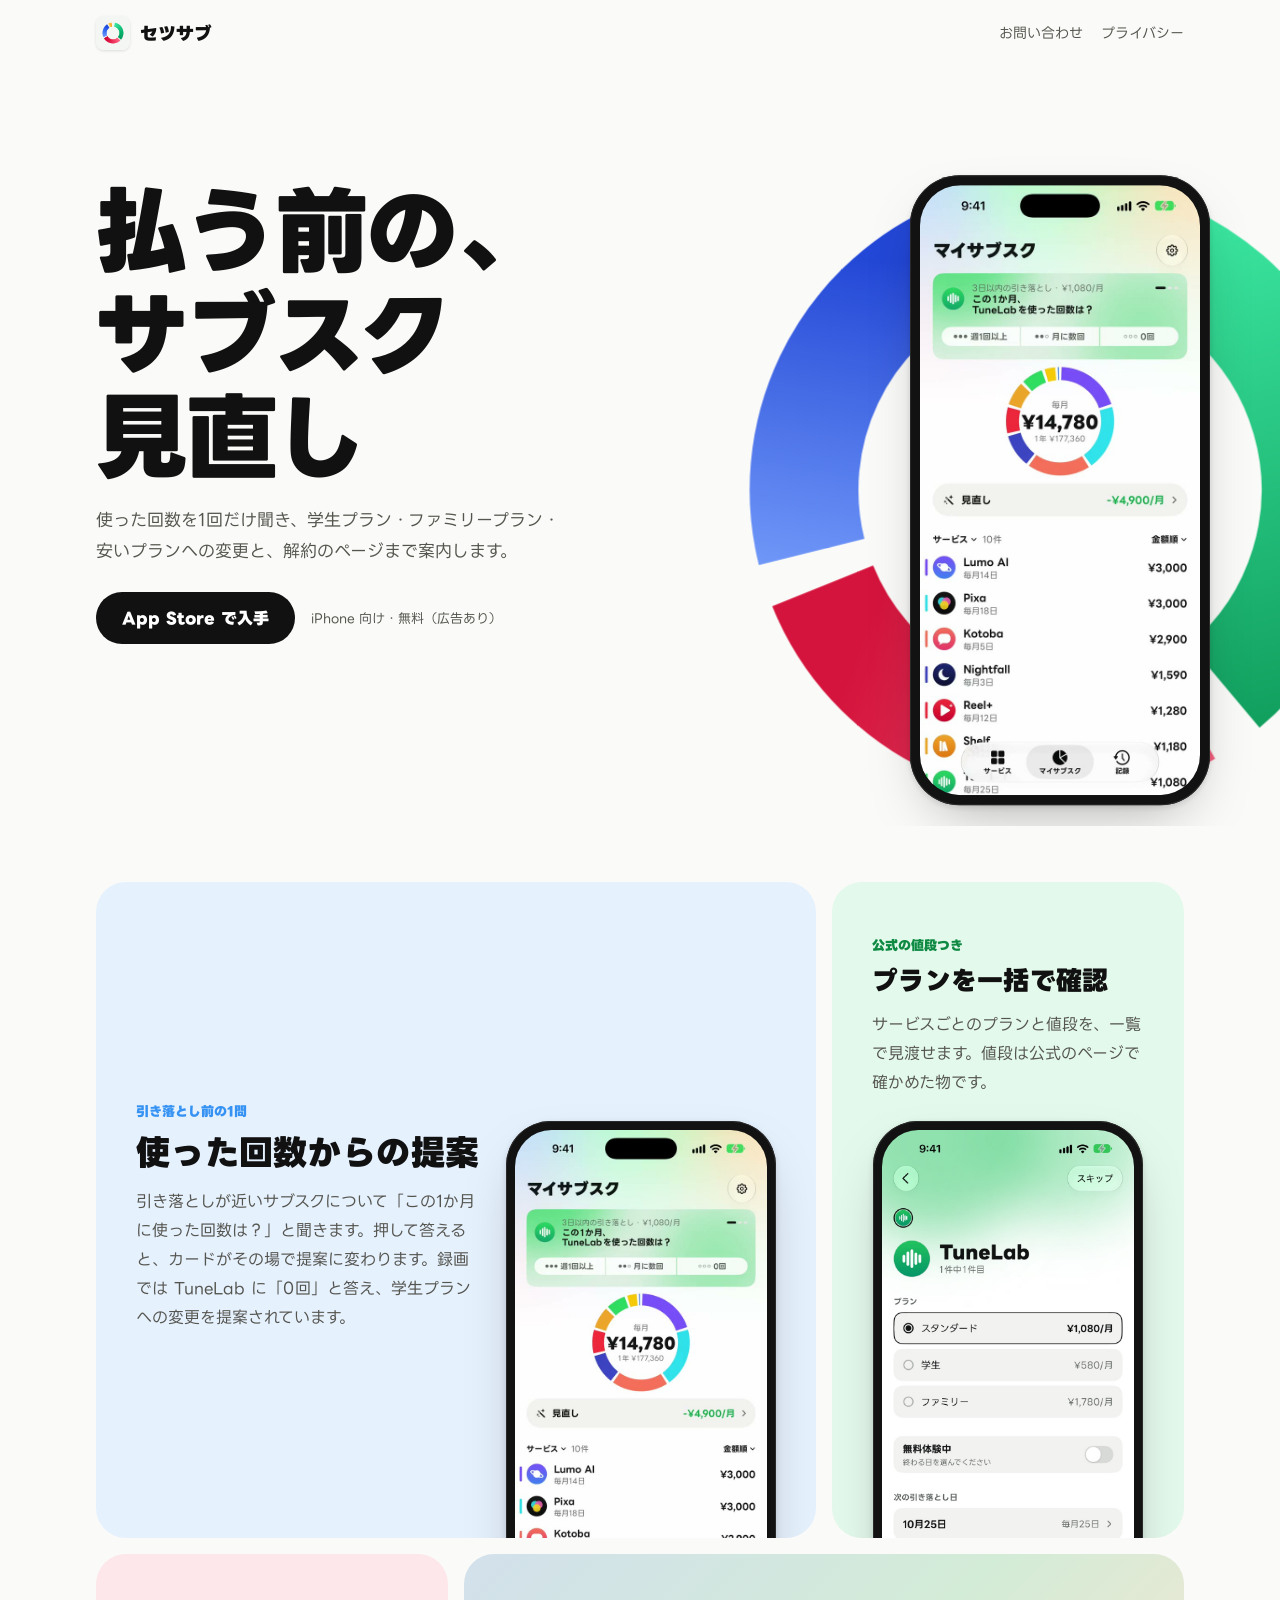
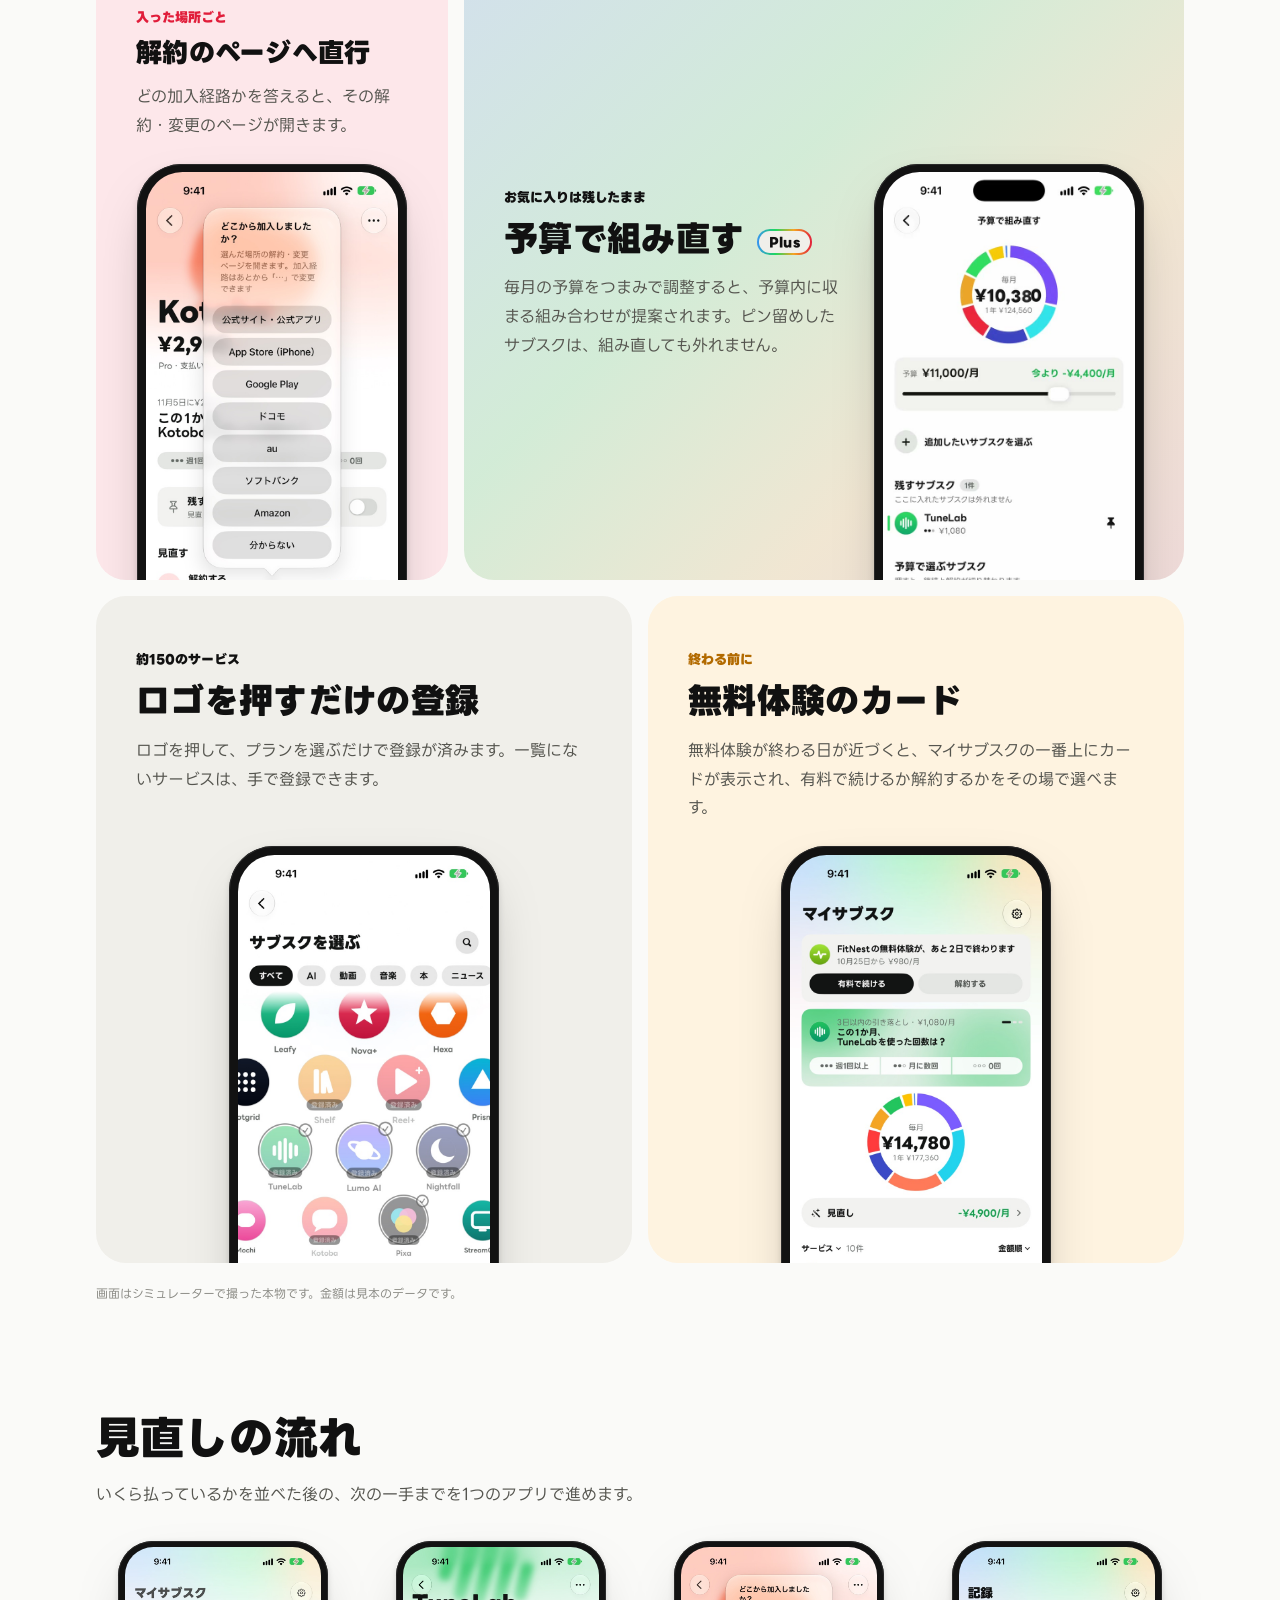
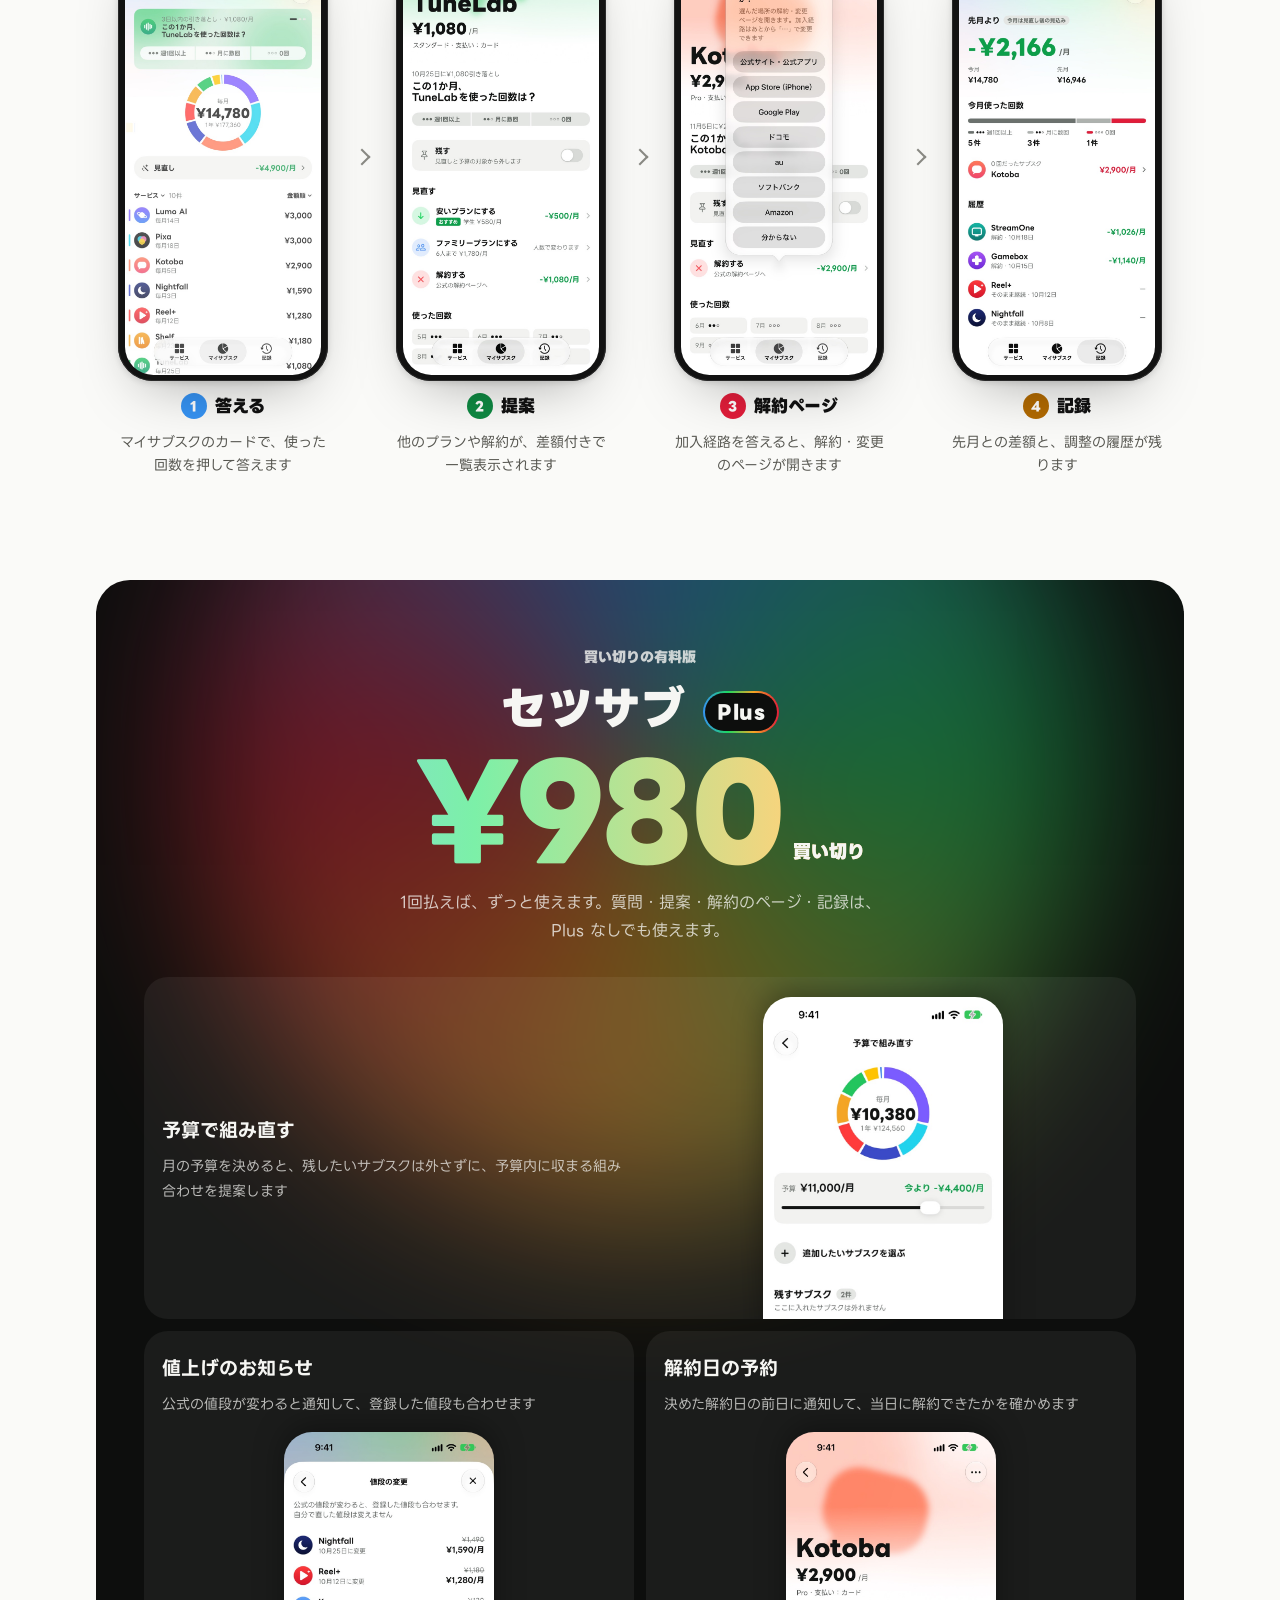
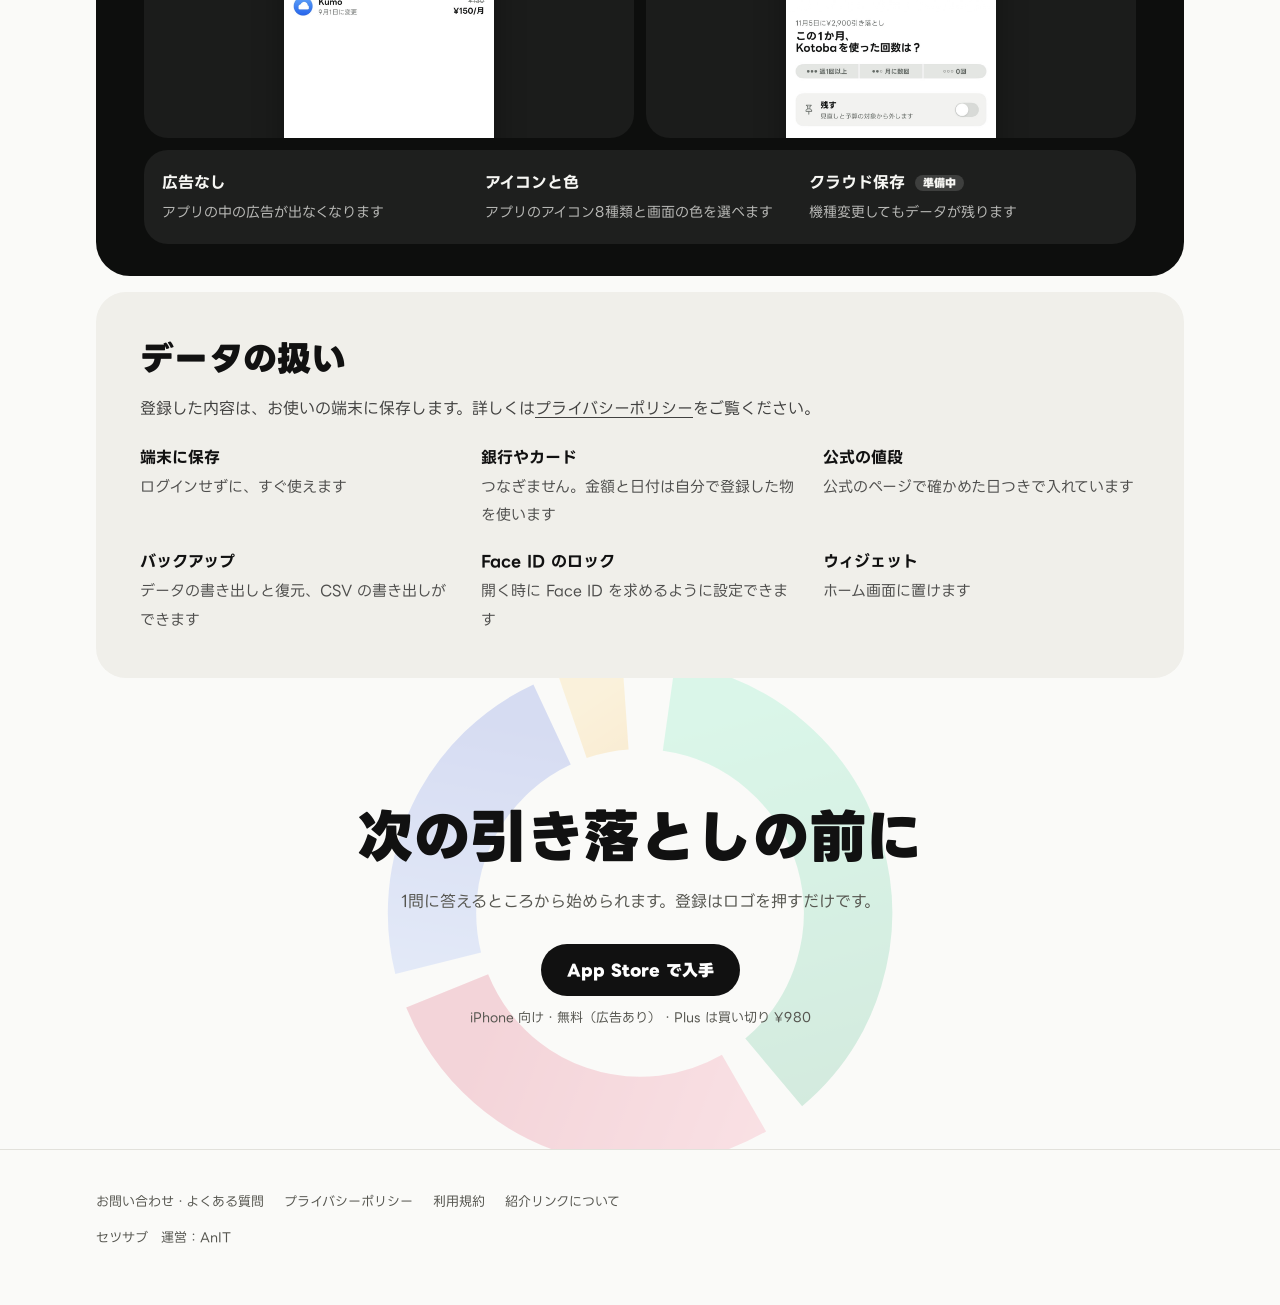
==== docs/index.html @ 862554ca "トップの説明文を直す Co-Authored-By: Claude Opus 5.5 <noreply@anthropic.com>" ====
<!doctype html>
<html lang="ja">
<head>
<meta charset="utf-8">
<meta name="viewport" content="width=device-width, initial-scale=1">
<title>セツサブ - サブスク見直し</title>
<meta name="description" content="使った回数を1回だけ聞き、学生プランやファミリープランへの変更と、解約のページまで案内するアプリです。">
<link rel="icon" href="./img/icon.png">
<link rel="apple-touch-icon" href="./img/icon.png">
<link rel="preconnect" href="https://fonts.googleapis.com">
<link rel="preconnect" href="https://fonts.gstatic.com" crossorigin>
<link rel="stylesheet" href="https://fonts.googleapis.com/css2?family=LINE+Seed+JP:wght@400;700;800&display=swap">
<link rel="stylesheet" href="./lp-base.css">
<style>
/* C：大きな数字と輪が主役。面いっぱいの4色の輪、大きな札のカード、4つの段の帯 */
:root { --tint-blue: #E6F1FE; --tint-green: #E3F9EB; --tint-orange: #FEF3E0; --tint-red: #FDE7EA; }
@media (prefers-color-scheme: dark) { :root:not([data-theme="light"]) { --tint-blue: #0F2133; --tint-green: #0E2618; --tint-orange: #2B2010; --tint-red: #2E1015; } }
:root[data-theme="dark"] { --tint-blue: #0F2133; --tint-green: #0E2618; --tint-orange: #2B2010; --tint-red: #2E1015; }

/* 面いっぱいの輪 */
.hero { position: relative; overflow: hidden; padding: 8px 0 0; }
.hero .wrap { position: relative; z-index: 1; }
.hero h1 { font-size: clamp(40px, 11.5vw, 92px); line-height: 1.12; letter-spacing: -.02em; }
.hero .lead { margin-top: 18px; font-size: 17px; color: var(--ink-2); max-width: 30em; }
.hero .cta { margin-top: 26px; display: flex; flex-wrap: wrap; align-items: center; gap: 12px 16px; }
.ring-stage { position: relative; height: 680px; margin-top: 12px; }
.ring-stage svg.ring { position: absolute; left: 50%; top: 50%; width: 640px; height: 640px; transform: translate(-50%, -50%); overflow: visible; }
.ring-stage .phone { --w: 236px; position: absolute; left: 50%; top: 50%; transform: translate(-50%, -50%); }
.ring .arc { fill: none; stroke-width: 34; transform-box: view-box; transform-origin: 100px 100px; transform: rotate(var(--rot)); animation: assemble .95s cubic-bezier(.3,.35,.25,1) both; }
@keyframes assemble {
  from { stroke-dasharray: 0 503; transform: rotate(calc(var(--rot) - 150deg)) scale(1.3); }
}
.ring-cap { position: absolute; left: 0; right: 0; bottom: 8px; text-align: center; }
@media (min-width: 960px) {
  .hero { min-height: 760px; padding-top: 40px; }
  .hero .wrap { display: grid; grid-template-columns: minmax(0, 560px) 1fr; }
  .hero-text { padding-top: 72px; max-width: 520px; }
  .ring-stage { position: absolute; right: -230px; top: -6px; width: 900px; height: 860px; margin: 0; z-index: 0; }
  .ring-stage svg.ring { width: 860px; height: 860px; }
  .ring-stage .phone { --w: 300px; }
  .ring-cap { bottom: 24px; }
}

/* 大きな数字の札 */
.numbers { padding: 72px 0 24px; }
.numbers h2, .sec-title { font-size: clamp(26px, 6.4vw, 44px); }
.sec-lead { margin-top: 12px; color: var(--ink-2); max-width: 36em; }
.num-grid { margin-top: 32px; display: grid; grid-template-columns: 1fr 1fr; gap: 10px; }
.num { padding: 20px 18px; border-radius: 22px; background: var(--surface); }
.num b { display: block; white-space: nowrap; font-size: clamp(40px, 11vw, 64px); font-weight: 800; line-height: 1.05; letter-spacing: -.02em; color: var(--c, var(--ink)); }
.num b small { font-size: .42em; letter-spacing: 0; margin-left: 2px; }
.num span { display: block; margin-top: 8px; font-size: 14px; color: var(--ink-2); line-height: 1.6; }
.num.wide { grid-column: 1 / -1; }
@media (min-width: 960px) { .num-grid { grid-template-columns: repeat(5, 1fr); } .num.wide { grid-column: auto; } .num b { font-size: 52px; } }

/* 大きなカード */
.cards { padding: 56px 0; display: grid; gap: 14px; }
.card { border-radius: 30px; background: var(--tint, var(--surface)); padding: 28px 20px 0; overflow: hidden; display: grid; gap: 24px; }
.card .label { font-size: 13px; font-weight: 800; color: var(--c, var(--ink-2)); }
.card h3 { margin-top: 6px; font-size: clamp(24px, 6vw, 34px); }
.card h3 .plus-tag { font-size: 13px; vertical-align: .3em; background: linear-gradient(var(--tint), var(--tint)) padding-box, linear-gradient(90deg, var(--blue), var(--green), var(--orange), var(--red)) border-box; }
.card p { margin-top: 12px; color: var(--ink-2); }
.card .shot { display: flex; justify-content: center; align-items: flex-end; }
/* 電話は下の端で切って、カードからはみ出させない（画面の上半分を見せる） */
.card .phone { --w: 250px; margin-bottom: -150px; }
.card.blue { --tint: var(--tint-blue); --c: var(--blue); }
.card.green { --tint: var(--tint-green); --c: var(--green-ink); }
.card.orange { --tint: var(--tint-orange); --c: #B26A00; }
.card.red { --tint: var(--tint-red); --c: var(--red); }
.card.ink { --tint: var(--surface); --c: var(--ink); }
/* Plus の機能（予算で組み直す）は、アプリの Plus のカードと同じ4色を薄く流す（ほかのカードと色を重ねない） */
.card.plus { --tint: var(--surface); --c: var(--ink);
  background: linear-gradient(135deg, color-mix(in srgb, var(--blue) 16%, var(--surface)), color-mix(in srgb, var(--green) 14%, var(--surface)) 40%, color-mix(in srgb, var(--orange) 12%, var(--surface)) 70%, color-mix(in srgb, var(--red) 10%, var(--surface))); }
@media (prefers-color-scheme: dark) { :root:not([data-theme="light"]) .card.orange { --c: var(--orange); } }
@media (min-width: 960px) {
  .cards { grid-template-columns: repeat(6, 1fr); gap: 16px; }
  .card { padding: 40px 40px 0; grid-template-columns: 1fr; }
  .card.span-4 { grid-column: span 4; grid-template-columns: 1fr auto; align-items: end; }
  .card.span-2 { grid-column: span 2; }
  .card.span-2 h3 { font-size: 26px; }
  .card.span-3 { grid-column: span 3; }
  .card.span-4 .text { align-self: center; padding-bottom: 40px; }
  .card .phone { --w: 270px; }
}
.cards-note { margin-top: -36px; padding-bottom: 40px; }

/* 4つの段の帯 */
.flow { padding: 64px 0; }
.flow ol { list-style: none; margin: 32px 0 0; padding: 0; display: grid; grid-template-columns: 1fr 1fr; gap: 24px 12px; counter-reset: f; }
.flow li { counter-increment: f; display: flex; flex-direction: column; align-items: center; text-align: center; gap: 12px; position: relative; }
.flow li .phone { --w: 150px; }
.flow li h3 { font-size: 17px; display: flex; align-items: center; gap: 8px; }
.flow li h3::before { content: counter(f); width: 26px; height: 26px; border-radius: 50%; background: var(--c); color: #fff; display: grid; place-items: center; font-size: 13px; }
.flow li p { font-size: 14px; color: var(--ink-2); line-height: 1.6; max-width: 15em; }
.flow li:nth-child(1) { --c: var(--blue); }
.flow li:nth-child(2) { --c: var(--green-ink); }
.flow li:nth-child(3) { --c: var(--red); }
.flow li:nth-child(4) { --c: #B26A00; }
@media (min-width: 960px) {
  .flow ol { grid-template-columns: repeat(4, 1fr); gap: 24px; }
  .flow li .phone { --w: 210px; }
  .flow li:not(:last-child)::after { content: ""; position: absolute; top: 210px; right: -18px; width: 12px; height: 12px; border-top: 2px solid var(--ink-3); border-right: 2px solid var(--ink-3); transform: rotate(45deg); }
}

/* ダークモード */
.dark { padding: 56px 0; display: grid; gap: 28px; align-items: center; }
.dark .pair { display: flex; justify-content: center; gap: 14px; }
.dark .pair .phone { --w: 165px; }
@media (min-width: 960px) { .dark { grid-template-columns: 1fr auto; gap: 64px; } .dark .pair .phone { --w: 230px; } }

/* Plus とデータ */
.plus-data { padding: 40px 0 0; display: grid; gap: 14px; }
.box { border-radius: 30px; padding: 28px 20px; background: var(--surface); }
.box.plus { background: var(--ink); color: var(--bg); }
.box.plus .plus-tag { background: linear-gradient(var(--ink), var(--ink)) padding-box, linear-gradient(90deg, var(--blue), var(--green), var(--orange), var(--red)) border-box; color: var(--bg); }
.box h2 { font-size: clamp(24px, 6vw, 34px); }
.box .big-price { margin-top: 10px; font-size: clamp(56px, 16vw, 88px); font-weight: 800; line-height: 1; letter-spacing: -.02em; }
.box .big-price small { font-size: 18px; letter-spacing: 0; margin-left: 8px; }
.box > p { margin-top: 12px; opacity: .78; }
.box ul { list-style: none; margin: 20px 0 0; padding: 0; display: grid; gap: 12px; }
.box li b { display: block; }
.box li span { opacity: .72; font-size: 15px; }
.box.plus .soon { background: rgba(255,255,255,.14); color: inherit; }
@media (prefers-color-scheme: dark) { :root:not([data-theme="light"]) .box.plus .soon { background: rgba(0,0,0,.1); } }
@media (min-width: 960px) { .plus-data { gap: 16px; } .box { padding: 44px; } .box ul { grid-template-columns: repeat(3, 1fr); gap: 18px 24px; } }

.final { position: relative; overflow: hidden; text-align: center; padding: 120px 0; }
.final .final-mark { left: 50%; top: 50%; width: 520px; height: 520px; transform: translate(-50%, -50%); opacity: .16; }
.final h2 { position: relative; font-size: clamp(30px, 8vw, 56px); }
.final p { position: relative; margin: 14px auto 0; color: var(--ink-2); max-width: 30em; }
.final .cta { position: relative; margin-top: 28px; display: flex; flex-direction: column; align-items: center; gap: 10px; }

/* Plus：面いっぱいの黒地に、アプリの4色の輪がゆっくり回る光。機能は本物の画面つき */
.plus-hero { position: relative; overflow: hidden; border-radius: 34px; background: #0D0E0D; color: #F6F6F3; padding: 44px 20px 24px; isolation: isolate; grid-column: 1 / -1; }
.plus-glow { position: absolute; left: 50%; top: -260px; width: 900px; height: 900px; margin-left: -450px; z-index: -1; filter: blur(80px); opacity: .45;
  background: conic-gradient(from 0deg, var(--blue), var(--green), var(--orange), var(--red), var(--blue));
  border-radius: 50%; animation: plus-spin 18s linear infinite; }
@keyframes plus-spin { to { transform: rotate(1turn); } }
@media (prefers-reduced-motion: reduce) { .plus-glow { animation: none; } }
.plus-head { text-align: center; }
.plus-kicker { font-size: 14px; font-weight: 800; opacity: .8; }
.plus-hero h2 { margin-top: 8px; font-size: clamp(30px, 8vw, 46px); }
.plus-hero .plus-tag { font-size: .42em; vertical-align: .35em; padding: 3px 12px; border: 2px solid transparent; border-radius: 999px;
  background: linear-gradient(#0D0E0D, #0D0E0D) padding-box, linear-gradient(90deg, var(--blue), var(--green), var(--orange), var(--red)) border-box; }
.plus-price { margin-top: 6px; font-size: clamp(72px, 22vw, 128px); font-weight: 800; line-height: 1; letter-spacing: -.03em;
  background: linear-gradient(90deg, #8EC5FF, #7CF0A8, #FFD27A, #FF8A9B); -webkit-background-clip: text; background-clip: text; color: transparent; }
.plus-price small { font-size: 18px; letter-spacing: 0; margin-left: 10px; color: #F6F6F3; -webkit-text-fill-color: #F6F6F3; }
.plus-lead { margin: 14px auto 0; max-width: 32em; opacity: .78; }
.plus-grid { margin-top: 32px; display: grid; gap: 12px; }
.pf { background: rgba(255,255,255,.06); border-radius: 24px; padding: 20px 18px 0; display: grid; gap: 16px; overflow: hidden; max-height: 470px; }
.pf-text b { display: block; font-size: 19px; }
.pf-text span { display: block; margin-top: 6px; font-size: 14px; opacity: .74; }
.pf-shot { display: flex; justify-content: center; }
.pf-shot img { width: 210px; height: auto; display: block; border-radius: 28px 28px 0 0; margin-bottom: -150px; box-shadow: 0 -6px 30px rgba(0,0,0,.35); }
.pf-small { list-style: none; margin: 0; padding: 18px; display: grid; gap: 14px; background: rgba(255,255,255,.07); border-radius: 24px; }
.pf-small b { display: block; font-size: 16px; }
.pf-small em { font-style: normal; font-size: 11px; font-weight: 800; padding: 2px 8px; border-radius: 999px; background: rgba(255,255,255,.14); margin-left: 4px; vertical-align: .15em; }
.pf-small span { font-size: 14px; opacity: .72; }
@media (min-width: 960px) {
  .plus-hero { padding: 64px 48px 32px; }
  .plus-grid { grid-template-columns: 1fr 1fr; }
  .pf.wide { grid-column: 1 / -1; grid-template-columns: 1fr 1fr; align-items: center; padding-bottom: 0; }
  .pf.wide .pf-shot img { width: 240px; margin-bottom: -200px; }
  .pf { max-height: 520px; }
  .pf-small { grid-column: 1 / -1; grid-template-columns: repeat(3, 1fr); }
}

/* アプリのアイコンと同じ輪（ベクター）。読み込んだ瞬間に、散った欠片が回りながら集まる */
.ring-mark, .final-mark { position: absolute; overflow: visible; }
.ring-mark { left: 50%; top: 50%; width: 640px; height: 640px; transform: translate(-50%, -50%); animation: mark-turn .9s cubic-bezier(.3,.35,.25,1) both; }
.ring-mark .piece { transform-box: view-box; transform-origin: 100px 100px; animation: piece-in .8s cubic-bezier(.34,1.3,.64,1) both; animation-delay: var(--d); }
@keyframes piece-in { from { opacity: 0; transform: rotate(var(--r)) scale(.4); } }
@keyframes mark-turn { from { transform: translate(-50%, -50%) rotate(-35deg); } }
@media (prefers-reduced-motion: reduce) { .ring-mark, .ring-mark .piece { animation: none; } }
</style>
</head>
<body>
<header class="site-header">
  <div class="wrap">
    <a class="brand" href="./index.html"><img src="./img/icon.png" alt="">セツサブ</a>
    <nav class="site-nav" aria-label="サイト内">
      <a href="./support.html">お問い合わせ</a>
      <a class="opt" href="./privacy.html">プライバシー</a>
    </nav>
  </div>
</header>

<main>
  <section class="hero">
    <div class="wrap">
      <div class="hero-text">
        <h1>払う前の、<br><span class="nw">サブスク</span><wbr><span class="nw">見直し</span></h1>
        <p class="lead">使った回数を1回だけ聞き、学生プラン・ファミリープラン・安いプランへの変更と、解約のページまで案内します。</p>
        <div class="cta">
          <!-- TODO: App Store の URL が決まったら href を差し替える -->
          <a class="button" href="#">App Store で入手</a>
          <span class="cta-note">iPhone 向け・無料（広告あり）</span>
        </div>
      </div>
    </div>
    <div class="ring-stage">
      <!-- アプリのアイコンの4つの欠片そのもの。読み込んだ瞬間に、散った欠片が回りながら集まって輪になる（アプリの RingMark と同じ動き） -->
      <svg class="ring-mark" viewBox="0 0 200 200" aria-hidden="true"><defs><linearGradient id="ring-mark-g" gradientUnits="userSpaceOnUse" x1="130" y1="20" x2="170" y2="170"><stop offset="0" stop-color="#3BE6A0"/><stop offset="1" stop-color="#12A05F"/></linearGradient><linearGradient id="ring-mark-r" gradientUnits="userSpaceOnUse" x1="40" y1="140" x2="170" y2="190"><stop offset="0" stop-color="#D4143C"/><stop offset="1" stop-color="#FF6F8E"/></linearGradient><linearGradient id="ring-mark-b" gradientUnits="userSpaceOnUse" x1="60" y1="30" x2="40" y2="150"><stop offset="0" stop-color="#2347D6"/><stop offset="1" stop-color="#7FA8FF"/></linearGradient><linearGradient id="ring-mark-o" gradientUnits="userSpaceOnUse" x1="90" y1="10" x2="110" y2="40"><stop offset="0" stop-color="#FFC94A"/><stop offset="1" stop-color="#F59E0B"/></linearGradient></defs><path d="M111.13 20.78 A80 80 0 0 1 151.42 161.28" fill="none" stroke="url(#ring-mark-g)" stroke-width="34" stroke-linecap="butt" class="piece" style="--len:184.3;--d:0.00s;--r:-60deg"/><path d="M140.00 169.28 A80 80 0 0 1 25.83 129.97" fill="none" stroke="url(#ring-mark-r)" stroke-width="34" stroke-linecap="butt" class="piece" style="--len:136.8;--d:0.07s;--r:-85deg"/><path d="M22.38 119.35 A80 80 0 0 1 66.19 27.50" fill="none" stroke="url(#ring-mark-b)" stroke-width="34" stroke-linecap="butt" class="piece" style="--len:110.3;--d:0.14s;--r:-110deg"/><path d="M73.95 24.36 A80 80 0 0 1 94.42 20.19" fill="none" stroke="url(#ring-mark-o)" stroke-width="34" stroke-linecap="butt" class="piece" style="--len:20.9;--d:0.21s;--r:-135deg"/></svg>
      <div class="phone"><div class="screen">
        <video data-auto autoplay muted loop playsinline preload="auto" poster="./video/launch.jpg" aria-label="起動の画面の録画。4色の帯が輪になり、マイサブスクに移る"><source src="./video/launch.mp4" type="video/mp4"></video>
      </div></div>
    </div>
  </section>

  <div class="wrap">

    <section class="cards" aria-label="できること">
      <article class="card blue span-4">
        <div class="text">
          <p class="label">引き落とし前の1問</p>
          <h3>使った回数からの提案</h3>
          <p>引き落としが近いサブスクについて「この1か月に使った回数は？」と聞きます。押して答えると、カードがその場で提案に変わります。録画では TuneLab に「0回」と答え、学生プランへの変更を提案されています。</p>
        </div>
        <div class="shot"><div class="phone"><div class="screen"><video data-auto muted loop playsinline preload="metadata" poster="./video/answer.jpg" aria-label="TuneLab の使った回数に0回と答え、学生プランの提案が出て、詳細へ進む録画"><source src="./video/answer.mp4" type="video/mp4"></video></div></div></div>
      </article>
      <article class="card green span-2">
        <div class="text">
          <p class="label">公式の値段つき</p>
          <h3>プランを一括で確認</h3>
          <p>サービスごとのプランと値段を、一覧で見渡せます。値段は公式のページで確かめた物です。</p>
        </div>
        <div class="shot"><div class="phone"><div class="screen"><img src="./img/app/plans.jpg" alt="TuneLab のプランを選ぶ画面。スタンダード・学生・ファミリーの値段" loading="lazy" width="750" height="1630"></div></div></div>
      </article>
      <article class="card red span-2">
        <div class="text">
          <p class="label">入った場所ごと</p>
          <h3>解約のページへ直行</h3>
          <p>どの加入経路かを答えると、その解約・変更のページが開きます。</p>
        </div>
        <div class="shot"><div class="phone"><div class="screen"><img src="./img/app/cancel-where.jpg" alt="「どこから加入しましたか？」と入った場所を選ぶ画面" loading="lazy" width="750" height="1630"></div></div></div>
      </article>
      <article class="card plus span-4">
        <div class="text">
          <p class="label">お気に入りは残したまま</p>
          <h3>予算で組み直す <span class="plus-tag">Plus</span></h3>
          <p>毎月の予算をつまみで調整すると、予算内に収まる組み合わせが提案されます。ピン留めしたサブスクは、組み直しても外れません。</p>
        </div>
        <div class="shot"><div class="phone"><div class="screen"><video data-auto muted loop playsinline preload="metadata" poster="./video/rebuild.jpg" aria-label="予算で組み直す画面で、Lumo AI のピンを押して残すサブスクに入れる録画"><source src="./video/rebuild.mp4" type="video/mp4"></video></div></div></div>
      </article>
      <article class="card ink span-3">
        <div class="text">
          <p class="label">約150のサービス</p>
          <h3>ロゴを押すだけの登録</h3>
          <p>ロゴを押して、プランを選ぶだけで登録が済みます。一覧にないサービスは、手で登録できます。</p>
        </div>
        <div class="shot"><div class="phone"><div class="screen"><img src="./img/app/logos.jpg" alt="ロゴを並べたサブスクを選ぶ画面" loading="lazy" width="750" height="1630"></div></div></div>
      </article>
      <article class="card orange span-3">
        <div class="text">
          <p class="label">終わる前に</p>
          <h3>無料体験のカード</h3>
          <p>無料体験が終わる日が近づくと、マイサブスクの一番上にカードが表示され、有料で続けるか解約するかをその場で選べます。</p>
        </div>
        <div class="shot"><div class="phone"><div class="screen"><img src="./img/app/trialsoon.jpg" alt="FitNest の無料体験があと2日で終わると知らせるカード" loading="lazy" width="750" height="1630"></div></div></div>
      </article>
    </section>
    <p class="shot-note cards-note">画面はシミュレーターで撮った本物です。金額は見本のデータです。</p>

    <section class="flow" aria-labelledby="flow-title">
      <h2 class="sec-title" id="flow-title">見直しの流れ</h2>
      <p class="sec-lead">いくら払っているかを並べた後の、次の一手までを1つのアプリで進めます。</p>
      <ol>
        <li><div class="phone"><div class="screen"><img src="./img/app/home.jpg" alt="マイサブスクの、使った回数を聞くカード" loading="lazy" width="750" height="1630"></div></div><h3>答える</h3><p>マイサブスクのカードで、使った回数を押して答えます</p></li>
        <li><div class="phone"><div class="screen"><img src="./img/app/spotify-review.jpg" alt="TuneLab の詳細の見直す。安いプラン・ファミリープラン・解約" loading="lazy" width="750" height="1630"></div></div><h3>提案</h3><p>他のプランや解約が、差額付きで一覧表示されます</p></li>
        <li><div class="phone"><div class="screen"><img src="./img/app/cancel-where.jpg" alt="入った場所を選ぶ画面" loading="lazy" width="750" height="1630"></div></div><h3>解約ページ</h3><p>加入経路を答えると、解約・変更のページが開きます</p></li>
        <li><div class="phone"><div class="screen"><img src="./img/app/record.jpg" alt="記録の画面" loading="lazy" width="750" height="1630"></div></div><h3>記録</h3><p>先月との差額と、調整の履歴が残ります</p></li>
      </ol>
    </section>

    <div class="plus-data">
      <section class="plus-hero" aria-labelledby="plus-title">
        <div class="plus-glow" aria-hidden="true"></div>
        <div class="plus-head">
          <p class="plus-kicker">買い切りの有料版</p>
          <h2 id="plus-title">セツサブ <span class="plus-tag">Plus</span></h2>
          <p class="plus-price">¥980<small>買い切り</small></p>
          <p class="plus-lead">1回払えば、ずっと使えます。質問・提案・解約のページ・記録は、Plus なしでも使えます。</p>
        </div>
        <div class="plus-grid">
          <article class="pf wide">
            <div class="pf-text"><b>予算で組み直す</b><span>月の予算を決めると、残したいサブスクは外さずに、予算内に収まる組み合わせを提案します</span></div>
            <div class="pf-shot"><img src="./img/app/rebuild-pinned.jpg" alt="予算で組み直す画面。残すサブスクと予算のつまみ" loading="lazy" width="750" height="1630"></div>
          </article>
          <article class="pf">
            <div class="pf-text"><b>値上げのお知らせ</b><span>公式の値段が変わると通知して、登録した値段も合わせます</span></div>
            <div class="pf-shot"><img src="./img/app/pricehistory.jpg" alt="値段の変更の一覧" loading="lazy" width="750" height="1630"></div>
          </article>
          <article class="pf">
            <div class="pf-text"><b>解約日の予約</b><span>決めた解約日の前日に通知して、当日に解約できたかを確かめます</span></div>
            <div class="pf-shot"><img src="./img/app/cancelplan.jpg" alt="解約の予定の設定" loading="lazy" width="750" height="1630"></div>
          </article>
          <ul class="pf-small">
            <li><b>広告なし</b><span>アプリの中の広告が出なくなります</span></li>
            <li><b>アイコンと色</b><span>アプリのアイコン8種類と画面の色を選べます</span></li>
            <li><b>クラウド保存 <em>準備中</em></b><span>機種変更してもデータが残ります</span></li>
          </ul>
        </div>
      </section>
      <section class="box" aria-labelledby="data-title">
        <h2 id="data-title">データの扱い</h2>
        <p>登録した内容は、お使いの端末に保存します。詳しくは<a href="./privacy.html">プライバシーポリシー</a>をご覧ください。</p>
        <ul>
          <li><b>端末に保存</b><span>ログインせずに、すぐ使えます</span></li>
          <li><b>銀行やカード</b><span>つなぎません。金額と日付は自分で登録した物を使います</span></li>
          <li><b>公式の値段</b><span>公式のページで確かめた日つきで入れています</span></li>
          <li><b>バックアップ</b><span>データの書き出しと復元、CSV の書き出しができます</span></li>
          <li><b>Face ID のロック</b><span>開く時に Face ID を求めるように設定できます</span></li>
          <li><b>ウィジェット</b><span>ホーム画面に置けます</span></li>
        </ul>
      </section>
    </div>
  </div>

  <section class="final">
    <svg class="final-mark" viewBox="0 0 200 200" aria-hidden="true"><defs><linearGradient id="final-mark-g" gradientUnits="userSpaceOnUse" x1="130" y1="20" x2="170" y2="170"><stop offset="0" stop-color="#3BE6A0"/><stop offset="1" stop-color="#12A05F"/></linearGradient><linearGradient id="final-mark-r" gradientUnits="userSpaceOnUse" x1="40" y1="140" x2="170" y2="190"><stop offset="0" stop-color="#D4143C"/><stop offset="1" stop-color="#FF6F8E"/></linearGradient><linearGradient id="final-mark-b" gradientUnits="userSpaceOnUse" x1="60" y1="30" x2="40" y2="150"><stop offset="0" stop-color="#2347D6"/><stop offset="1" stop-color="#7FA8FF"/></linearGradient><linearGradient id="final-mark-o" gradientUnits="userSpaceOnUse" x1="90" y1="10" x2="110" y2="40"><stop offset="0" stop-color="#FFC94A"/><stop offset="1" stop-color="#F59E0B"/></linearGradient></defs><path d="M111.13 20.78 A80 80 0 0 1 151.42 161.28" fill="none" stroke="url(#final-mark-g)" stroke-width="34" stroke-linecap="butt"/><path d="M140.00 169.28 A80 80 0 0 1 25.83 129.97" fill="none" stroke="url(#final-mark-r)" stroke-width="34" stroke-linecap="butt"/><path d="M22.38 119.35 A80 80 0 0 1 66.19 27.50" fill="none" stroke="url(#final-mark-b)" stroke-width="34" stroke-linecap="butt"/><path d="M73.95 24.36 A80 80 0 0 1 94.42 20.19" fill="none" stroke="url(#final-mark-o)" stroke-width="34" stroke-linecap="butt"/></svg>
    <div class="wrap">
      <h2>次の引き落としの前に</h2>
      <p>1問に答えるところから始められます。登録はロゴを押すだけです。</p>
      <div class="cta">
        <!-- TODO: App Store の URL が決まったら href を差し替える -->
        <a class="button" href="#">App Store で入手</a>
        <span class="cta-note">iPhone 向け・無料（広告あり）・Plus は買い切り ¥980</span>
      </div>
    </div>
  </section>
</main>

<footer class="site-footer">
  <div class="wrap">
    <nav aria-label="サイトの案内">
      <a href="./support.html">お問い合わせ・よくある質問</a>
      <a href="./privacy.html">プライバシーポリシー</a>
      <a href="./terms.html">利用規約</a>
      <a href="./referral.html">紹介リンクについて</a>
    </nav>
    <p>セツサブ　運営：AnIT</p>
  </div>
</footer>
<script src="./lp-video.js"></script>
</body>
</html>
---- docs/lp-base.css ----
/* セツサブ LP 3案の共通部分（色・文字・電話の枠・上下の帯）。各案の形は各 index.html の中 */

:root {
  --bg: #FAFAF8;
  --surface: #F0EFEA;
  --surface-2: #E7E6E0;
  --ink: #111111;
  --ink-2: #55554F;
  --ink-3: #8A8A84;
  --line: #E2E1DB;
  --blue: #3693F3;
  --green: #1ED760;
  --green-ink: #0F8A43;
  --orange: #F5A524;
  --red: #E11D3A;
  --button-bg: #111111;
  --button-ink: #FFFFFF;
  --bezel: #121212;
  --bezel-edge: #2A2A2A;
  color-scheme: light dark;
}

@media (prefers-color-scheme: dark) {
  :root:not([data-theme="light"]) {
    --bg: #0E0E0E;
    --surface: #1A1A1B;
    --surface-2: #242425;
    --ink: #F3F3F1;
    --ink-2: #B2B2AD;
    --ink-3: #7E7E7A;
    --line: #2A2A2B;
    --green-ink: #3DDC79;
    --button-bg: #F3F3F1;
    --button-ink: #111111;
    --bezel: #2B2B2D;
    --bezel-edge: #3A3A3C;
  }
}
:root[data-theme="dark"] {
  --bg: #0E0E0E; --surface: #1A1A1B; --surface-2: #242425; --ink: #F3F3F1; --ink-2: #B2B2AD;
  --ink-3: #7E7E7A; --line: #2A2A2B; --green-ink: #3DDC79; --button-bg: #F3F3F1; --button-ink: #111111;
  --bezel: #2B2B2D; --bezel-edge: #3A3A3C;
}

*, *::before, *::after { box-sizing: border-box; }
html { -webkit-text-size-adjust: 100%; }
body {
  margin: 0;
  background: var(--bg);
  color: var(--ink);
  font-family: "LINE Seed JP", -apple-system, BlinkMacSystemFont, "Hiragino Sans", "Hiragino Kaku Gothic ProN", "Noto Sans JP", sans-serif;
  font-size: 16px;
  line-height: 1.8;
  overflow-x: hidden;
  word-break: normal;
  overflow-wrap: anywhere;
  line-break: strict;
}
img, video { display: block; max-width: 100%; }
a { color: inherit; text-underline-offset: 3px; text-decoration-thickness: 1px; }
h1, h2, h3 { margin: 0; line-height: 1.35; font-weight: 800; letter-spacing: .01em; }
p { margin: 0; }
/* 見出しの改行を語の切れ目で（Chrome / Safari 17.4+）。効かない所は <wbr> と nowrap の span で守る */
h1, h2, h3, .lead, .pain, .big { text-wrap: balance; word-break: auto-phrase; }
.nw { white-space: nowrap; }

.wrap { width: 100%; max-width: 1120px; margin: 0 auto; padding: 0 16px; }

/* 上の帯 */
.site-header { padding: 16px 0; }
.site-header .wrap { display: flex; align-items: center; justify-content: space-between; gap: 12px; }
.brand { display: flex; align-items: center; gap: 10px; text-decoration: none; font-weight: 800; font-size: 18px; }
.brand img { width: 34px; height: 34px; border-radius: 8px; box-shadow: 0 1px 3px rgba(0,0,0,.12); }
.site-nav { display: flex; gap: 18px; font-size: 14px; }
.site-nav a { text-decoration: none; color: var(--ink-2); }
.site-nav a:hover { color: var(--ink); }
@media (max-width: 520px) { .site-nav .opt { display: none; } }

/* ボタン */
.button {
  display: inline-flex; align-items: center; justify-content: center; gap: 8px;
  min-height: 52px; padding: 0 26px; border-radius: 999px;
  background: var(--button-bg); color: var(--button-ink);
  font-weight: 800; font-size: 16px; text-decoration: none;
  transition: transform .12s ease-out;
}
.button:hover { color: var(--button-ink); }
.button:active { transform: scale(.97); }
.button svg { width: 18px; height: 18px; }
.cta-note { font-size: 13px; color: var(--ink-2); }

/* 電話の枠：本物の画面写真を CSS で縮めて入れる。状態バーは写真の中の本物 */
.phone {
  --w: 300px;
  position: relative;
  width: var(--w);
  max-width: 100%;
  padding: calc(var(--w) * .032);
  border-radius: calc(var(--w) * .165);
  background: var(--bezel);
  box-shadow: 0 0 0 1px var(--bezel-edge) inset, 0 24px 60px -24px rgba(0,0,0,.35), 0 2px 6px rgba(0,0,0,.12);
  flex: none;
}
.phone .screen {
  position: relative;
  overflow: hidden;
  border-radius: calc(var(--w) * .135);
  aspect-ratio: 1206 / 2622;
  background: #000;
}
.phone .screen > img, .phone .screen > video {
  position: absolute; inset: 0; width: 100%; height: 100%; object-fit: cover;
}

.shot-note { font-size: 12px; color: var(--ink-3); }

/* Plus の印（アプリの Plus の札と同じ4色の縁） */
.plus-tag {
  display: inline-block; padding: 0 10px; border-radius: 999px; font-size: .62em; font-weight: 800; line-height: 1.7;
  border: 2px solid transparent;
  background: linear-gradient(var(--bg), var(--bg)) padding-box, linear-gradient(90deg, var(--blue), var(--green), var(--orange), var(--red)) border-box;
  vertical-align: .2em;
}
.soon { display: inline-block; font-size: 11px; font-weight: 700; padding: 0 8px; border-radius: 999px; background: var(--surface-2); color: var(--ink-2); line-height: 1.8; vertical-align: .15em; margin-left: 6px; }

/* 下の帯 */
.site-footer { padding: 40px 0 56px; border-top: 1px solid var(--line); font-size: 13px; color: var(--ink-2); }
.site-footer nav { display: flex; flex-wrap: wrap; gap: 8px 20px; margin-bottom: 12px; }
.site-footer a { text-decoration: none; }
.site-footer a:hover { color: var(--ink); }

@media (prefers-reduced-motion: reduce) {
  *, *::before, *::after { animation: none !important; transition: none !important; }
}
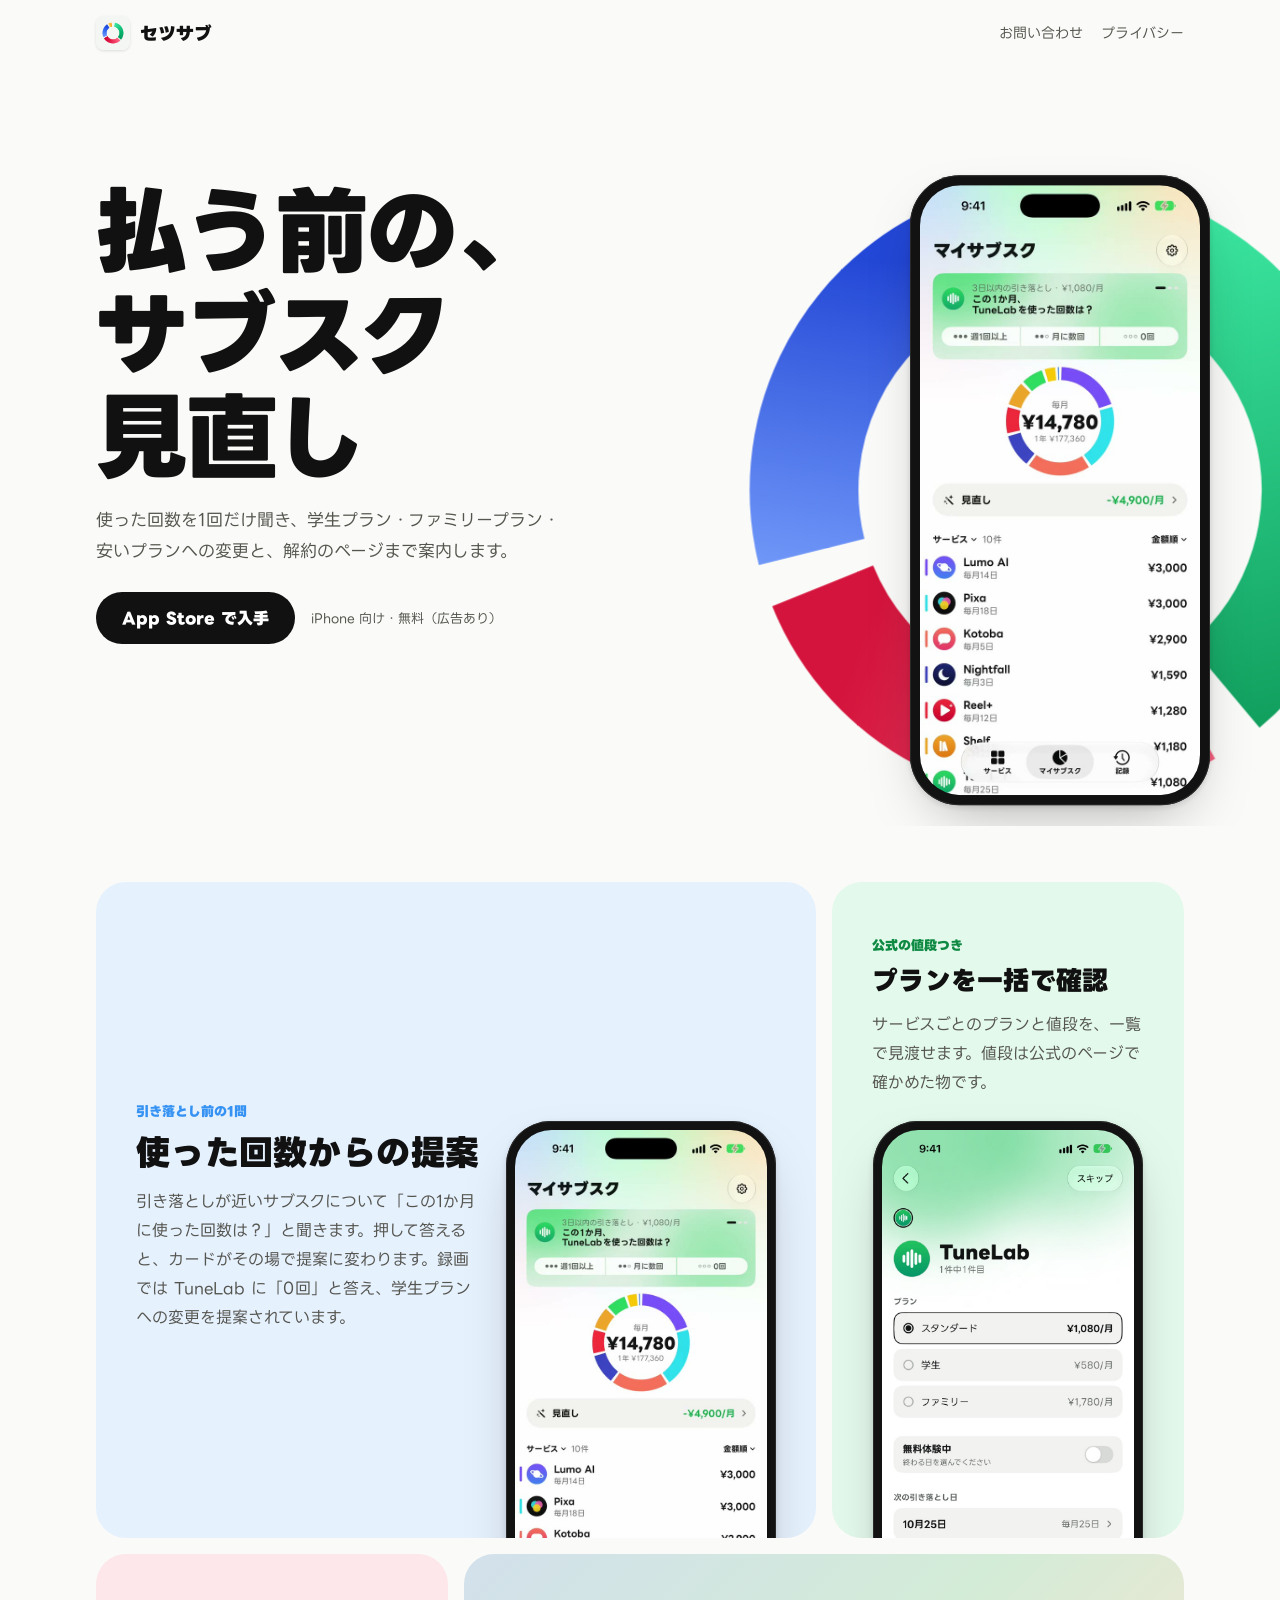
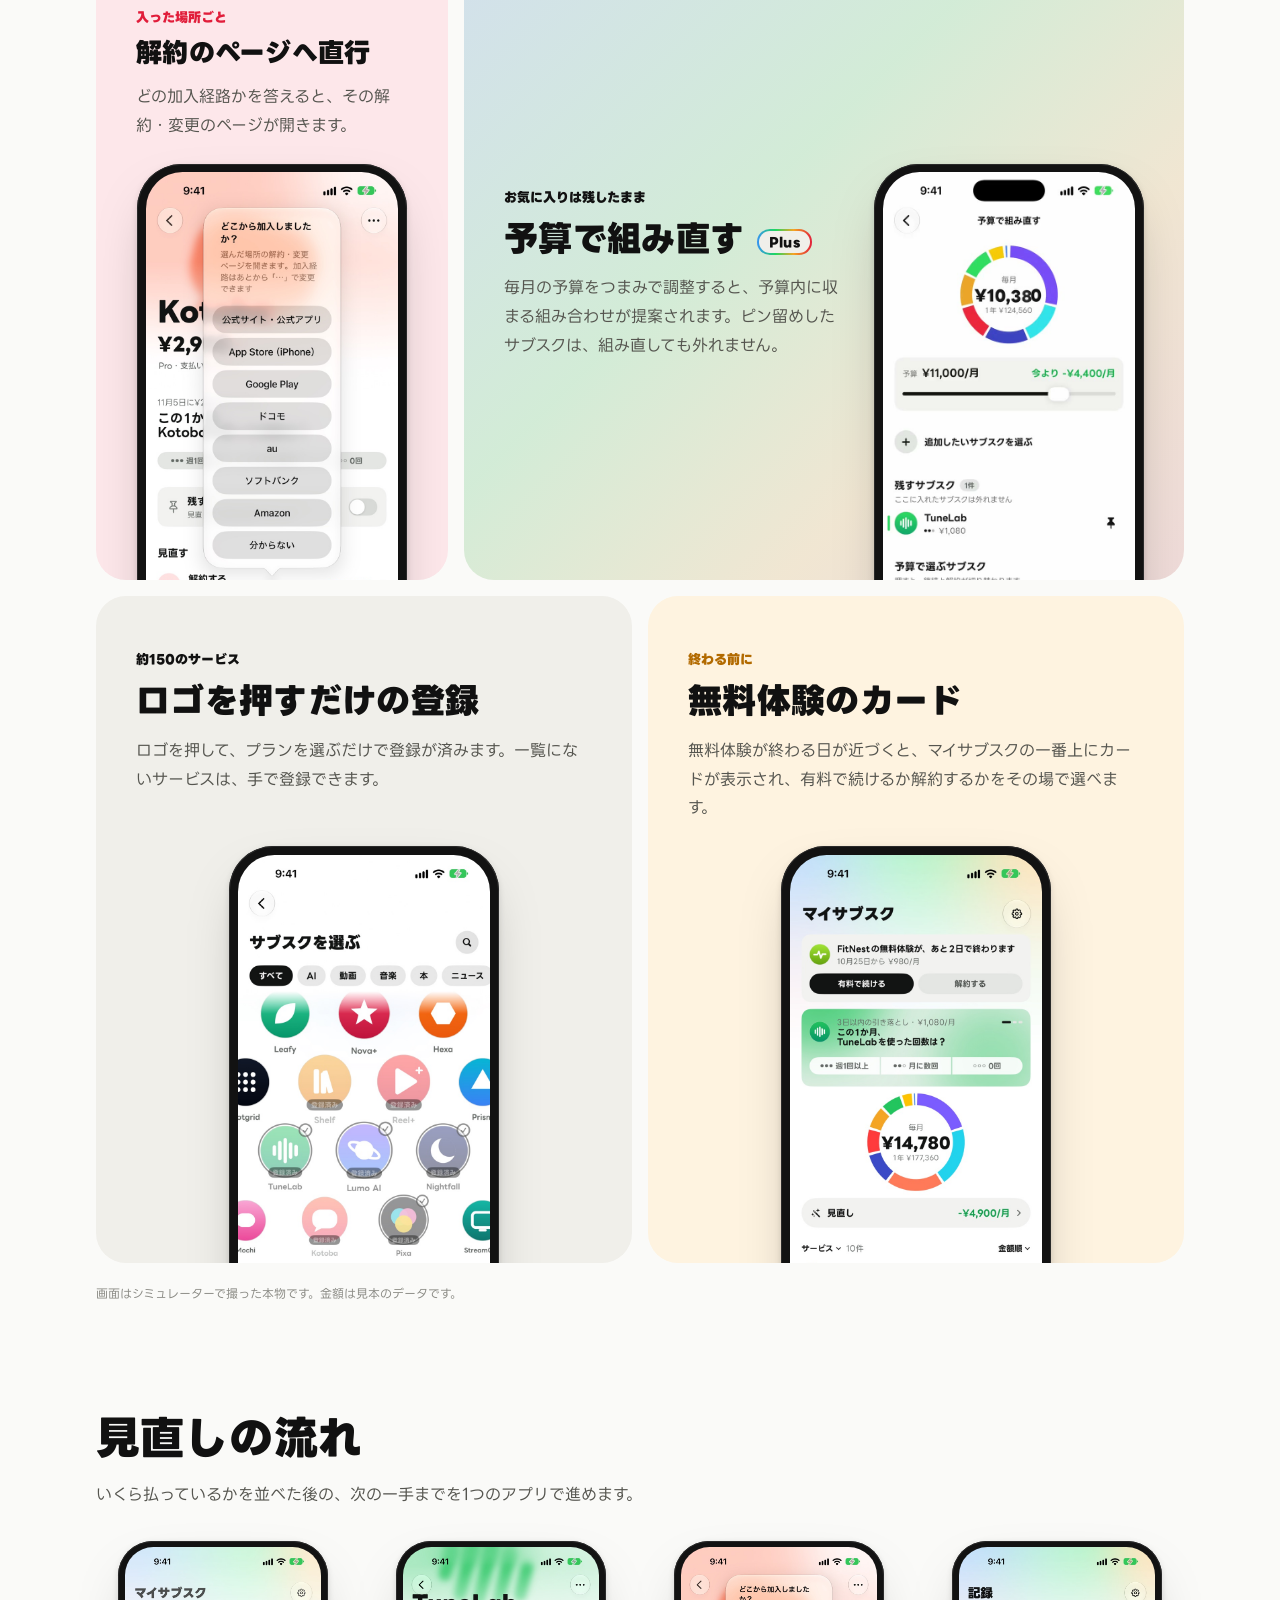
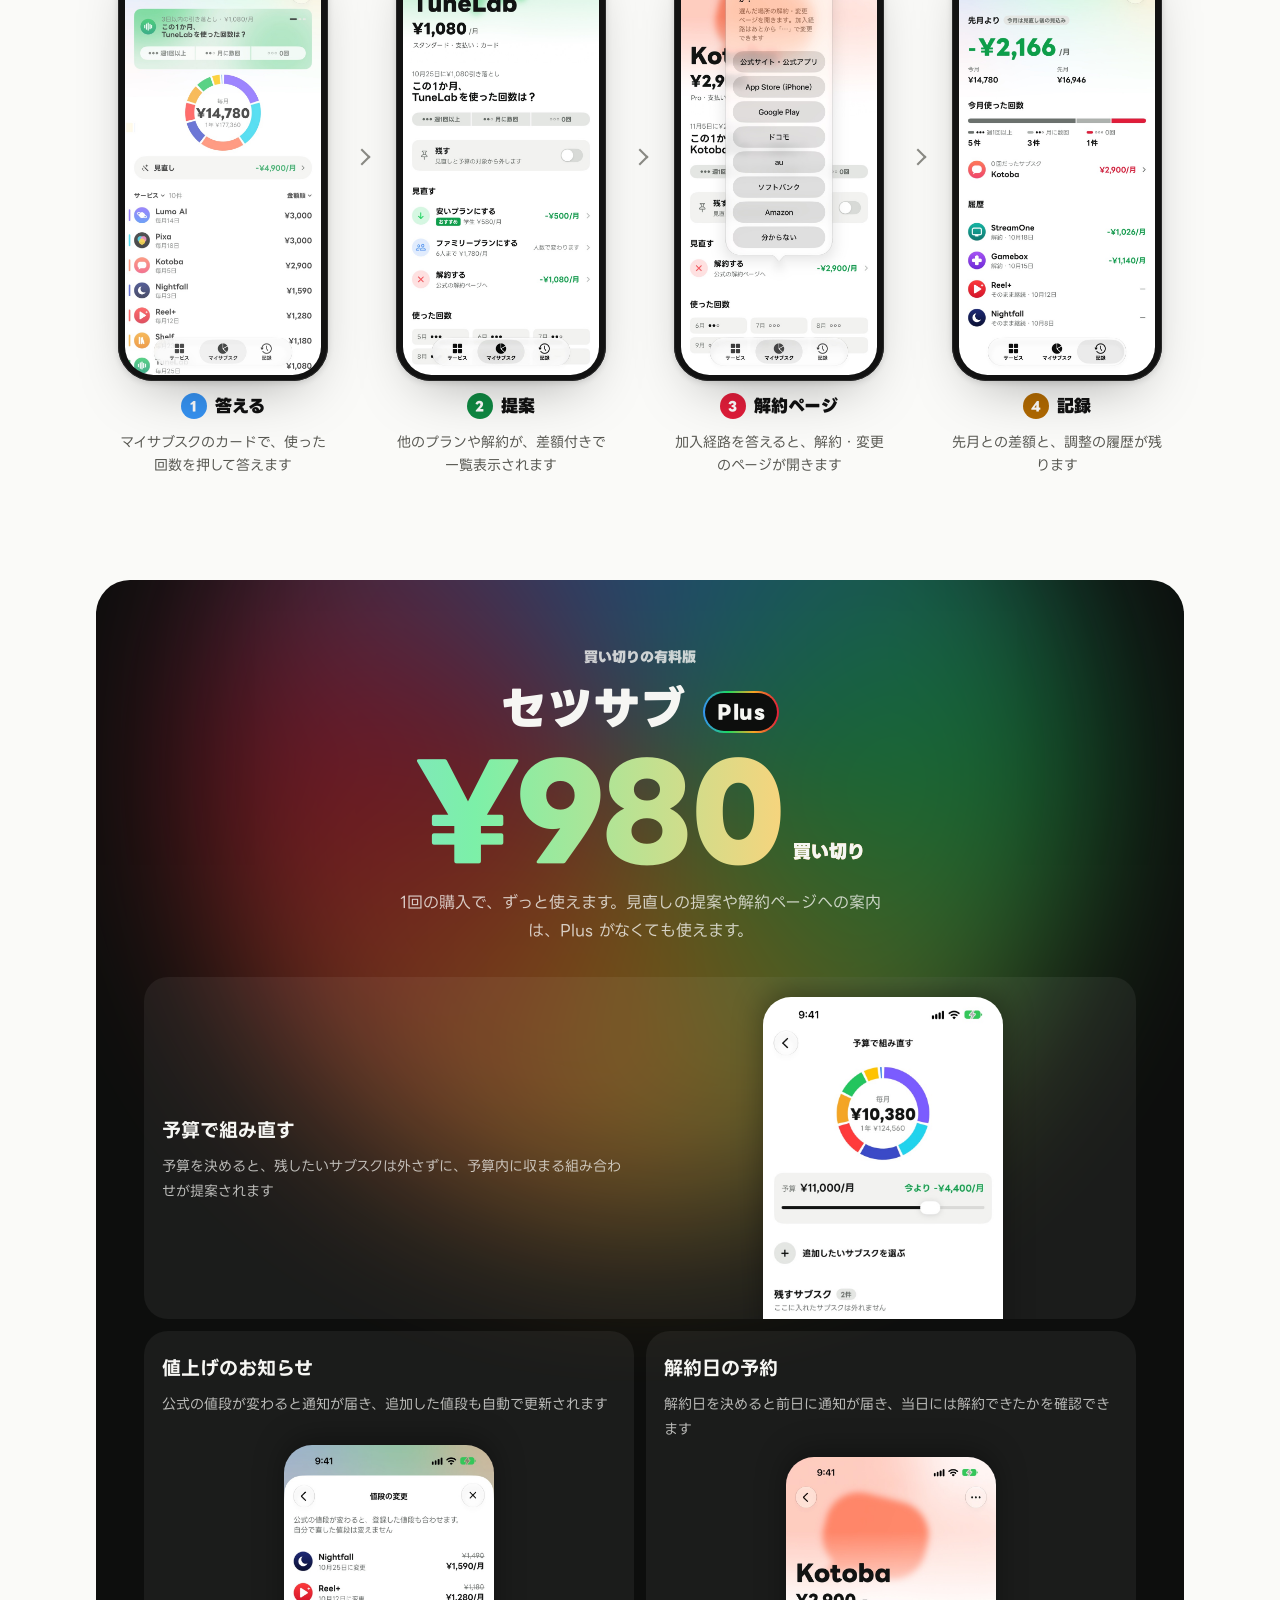
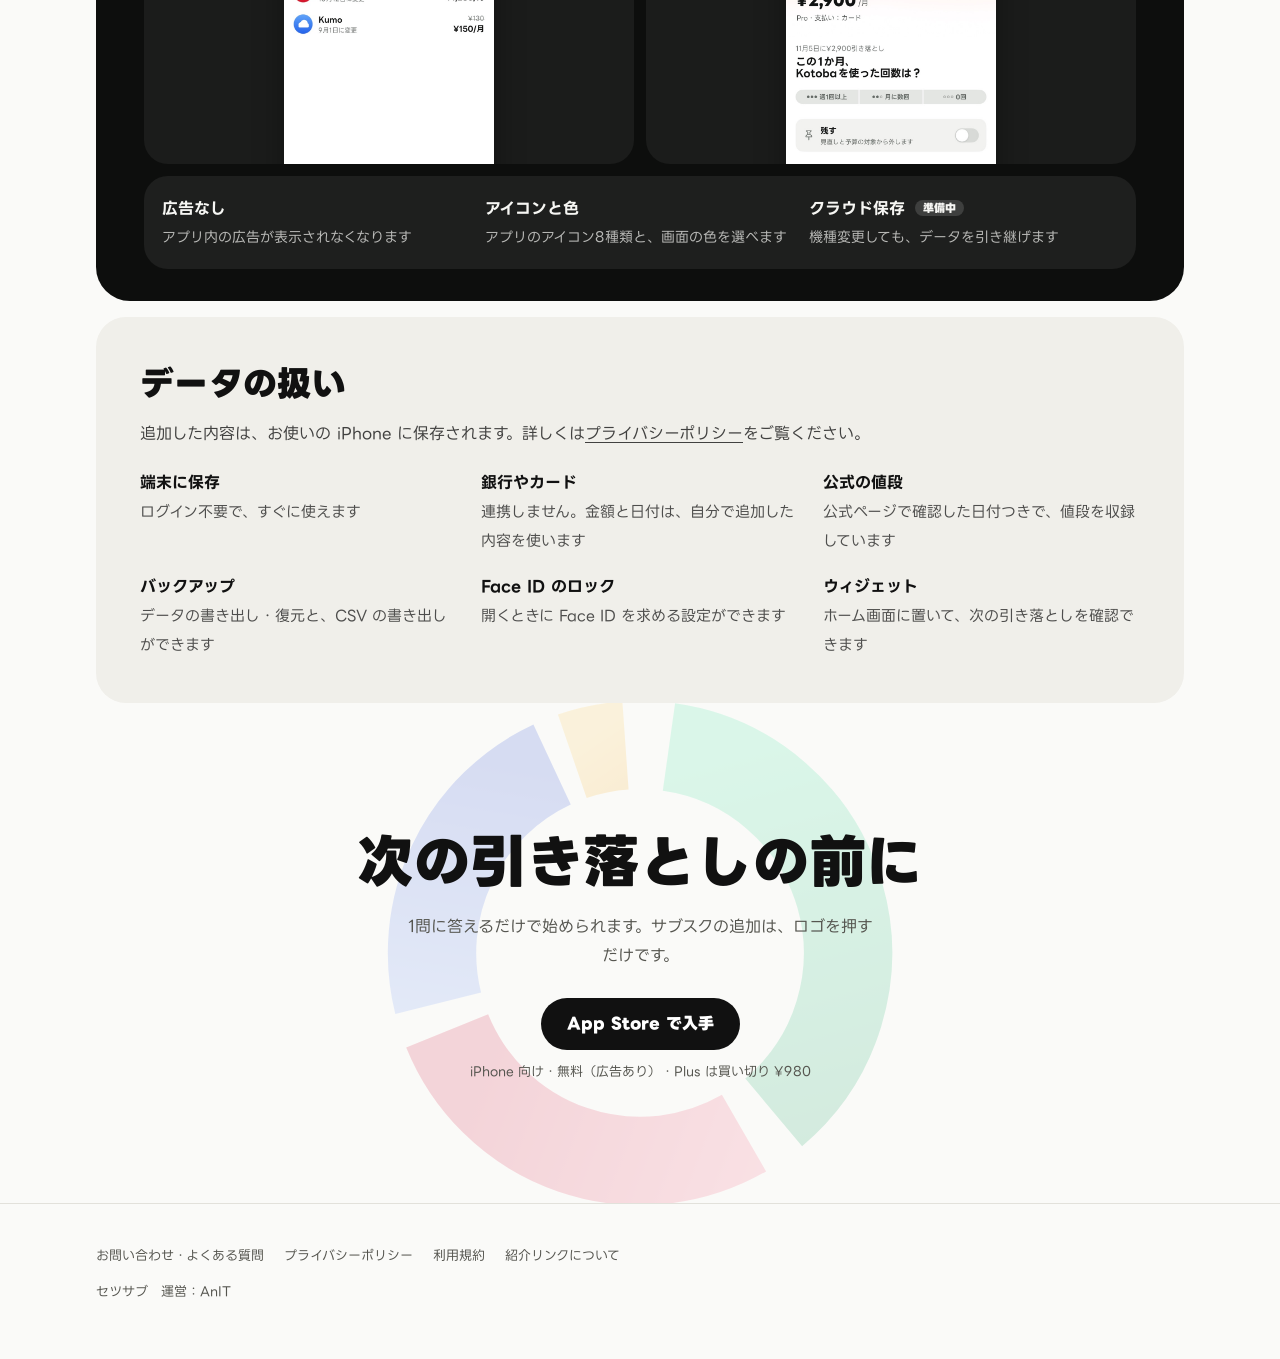
==== commit 7eab909e: "Plus から下の説明文も同じ書き方に Co-Authored-By: Claude Opus 5.5 <noreply@anthropic.com>" ====
--- a/docs/index.html
+++ b/docs/index.html
@@ -279,38 +279,38 @@
           <p class="plus-kicker">買い切りの有料版</p>
           <h2 id="plus-title">セツサブ <span class="plus-tag">Plus</span></h2>
           <p class="plus-price">¥980<small>買い切り</small></p>
-          <p class="plus-lead">1回払えば、ずっと使えます。質問・提案・解約のページ・記録は、Plus なしでも使えます。</p>
+          <p class="plus-lead">1回の購入で、ずっと使えます。見直しの提案や解約ページへの案内は、Plus がなくても使えます。</p>
         </div>
         <div class="plus-grid">
           <article class="pf wide">
-            <div class="pf-text"><b>予算で組み直す</b><span>月の予算を決めると、残したいサブスクは外さずに、予算内に収まる組み合わせを提案します</span></div>
+            <div class="pf-text"><b>予算で組み直す</b><span>予算を決めると、残したいサブスクは外さずに、予算内に収まる組み合わせが提案されます</span></div>
             <div class="pf-shot"><img src="./img/app/rebuild-pinned.jpg" alt="予算で組み直す画面。残すサブスクと予算のつまみ" loading="lazy" width="750" height="1630"></div>
           </article>
           <article class="pf">
-            <div class="pf-text"><b>値上げのお知らせ</b><span>公式の値段が変わると通知して、登録した値段も合わせます</span></div>
+            <div class="pf-text"><b>値上げのお知らせ</b><span>公式の値段が変わると通知が届き、追加した値段も自動で更新されます</span></div>
             <div class="pf-shot"><img src="./img/app/pricehistory.jpg" alt="値段の変更の一覧" loading="lazy" width="750" height="1630"></div>
           </article>
           <article class="pf">
-            <div class="pf-text"><b>解約日の予約</b><span>決めた解約日の前日に通知して、当日に解約できたかを確かめます</span></div>
+            <div class="pf-text"><b>解約日の予約</b><span>解約日を決めると前日に通知が届き、当日には解約できたかを確認できます</span></div>
             <div class="pf-shot"><img src="./img/app/cancelplan.jpg" alt="解約の予定の設定" loading="lazy" width="750" height="1630"></div>
           </article>
           <ul class="pf-small">
-            <li><b>広告なし</b><span>アプリの中の広告が出なくなります</span></li>
-            <li><b>アイコンと色</b><span>アプリのアイコン8種類と画面の色を選べます</span></li>
-            <li><b>クラウド保存 <em>準備中</em></b><span>機種変更してもデータが残ります</span></li>
+            <li><b>広告なし</b><span>アプリ内の広告が表示されなくなります</span></li>
+            <li><b>アイコンと色</b><span>アプリのアイコン8種類と、画面の色を選べます</span></li>
+            <li><b>クラウド保存 <em>準備中</em></b><span>機種変更しても、データを引き継げます</span></li>
           </ul>
         </div>
       </section>
       <section class="box" aria-labelledby="data-title">
         <h2 id="data-title">データの扱い</h2>
-        <p>登録した内容は、お使いの端末に保存します。詳しくは<a href="./privacy.html">プライバシーポリシー</a>をご覧ください。</p>
+        <p>追加した内容は、お使いの iPhone に保存されます。詳しくは<a href="./privacy.html">プライバシーポリシー</a>をご覧ください。</p>
         <ul>
-          <li><b>端末に保存</b><span>ログインせずに、すぐ使えます</span></li>
-          <li><b>銀行やカード</b><span>つなぎません。金額と日付は自分で登録した物を使います</span></li>
-          <li><b>公式の値段</b><span>公式のページで確かめた日つきで入れています</span></li>
-          <li><b>バックアップ</b><span>データの書き出しと復元、CSV の書き出しができます</span></li>
-          <li><b>Face ID のロック</b><span>開く時に Face ID を求めるように設定できます</span></li>
-          <li><b>ウィジェット</b><span>ホーム画面に置けます</span></li>
+          <li><b>端末に保存</b><span>ログイン不要で、すぐに使えます</span></li>
+          <li><b>銀行やカード</b><span>連携しません。金額と日付は、自分で追加した内容を使います</span></li>
+          <li><b>公式の値段</b><span>公式ページで確認した日付つきで、値段を収録しています</span></li>
+          <li><b>バックアップ</b><span>データの書き出し・復元と、CSV の書き出しができます</span></li>
+          <li><b>Face ID のロック</b><span>開くときに Face ID を求める設定ができます</span></li>
+          <li><b>ウィジェット</b><span>ホーム画面に置いて、次の引き落としを確認できます</span></li>
         </ul>
       </section>
     </div>
@@ -320,7 +320,7 @@
     <svg class="final-mark" viewBox="0 0 200 200" aria-hidden="true"><defs><linearGradient id="final-mark-g" gradientUnits="userSpaceOnUse" x1="130" y1="20" x2="170" y2="170"><stop offset="0" stop-color="#3BE6A0"/><stop offset="1" stop-color="#12A05F"/></linearGradient><linearGradient id="final-mark-r" gradientUnits="userSpaceOnUse" x1="40" y1="140" x2="170" y2="190"><stop offset="0" stop-color="#D4143C"/><stop offset="1" stop-color="#FF6F8E"/></linearGradient><linearGradient id="final-mark-b" gradientUnits="userSpaceOnUse" x1="60" y1="30" x2="40" y2="150"><stop offset="0" stop-color="#2347D6"/><stop offset="1" stop-color="#7FA8FF"/></linearGradient><linearGradient id="final-mark-o" gradientUnits="userSpaceOnUse" x1="90" y1="10" x2="110" y2="40"><stop offset="0" stop-color="#FFC94A"/><stop offset="1" stop-color="#F59E0B"/></linearGradient></defs><path d="M111.13 20.78 A80 80 0 0 1 151.42 161.28" fill="none" stroke="url(#final-mark-g)" stroke-width="34" stroke-linecap="butt"/><path d="M140.00 169.28 A80 80 0 0 1 25.83 129.97" fill="none" stroke="url(#final-mark-r)" stroke-width="34" stroke-linecap="butt"/><path d="M22.38 119.35 A80 80 0 0 1 66.19 27.50" fill="none" stroke="url(#final-mark-b)" stroke-width="34" stroke-linecap="butt"/><path d="M73.95 24.36 A80 80 0 0 1 94.42 20.19" fill="none" stroke="url(#final-mark-o)" stroke-width="34" stroke-linecap="butt"/></svg>
     <div class="wrap">
       <h2>次の引き落としの前に</h2>
-      <p>1問に答えるところから始められます。登録はロゴを押すだけです。</p>
+      <p>1問に答えるだけで始められます。サブスクの追加は、ロゴを押すだけです。</p>
       <div class="cta">
         <!-- TODO: App Store の URL が決まったら href を差し替える -->
         <a class="button" href="#">App Store で入手</a>
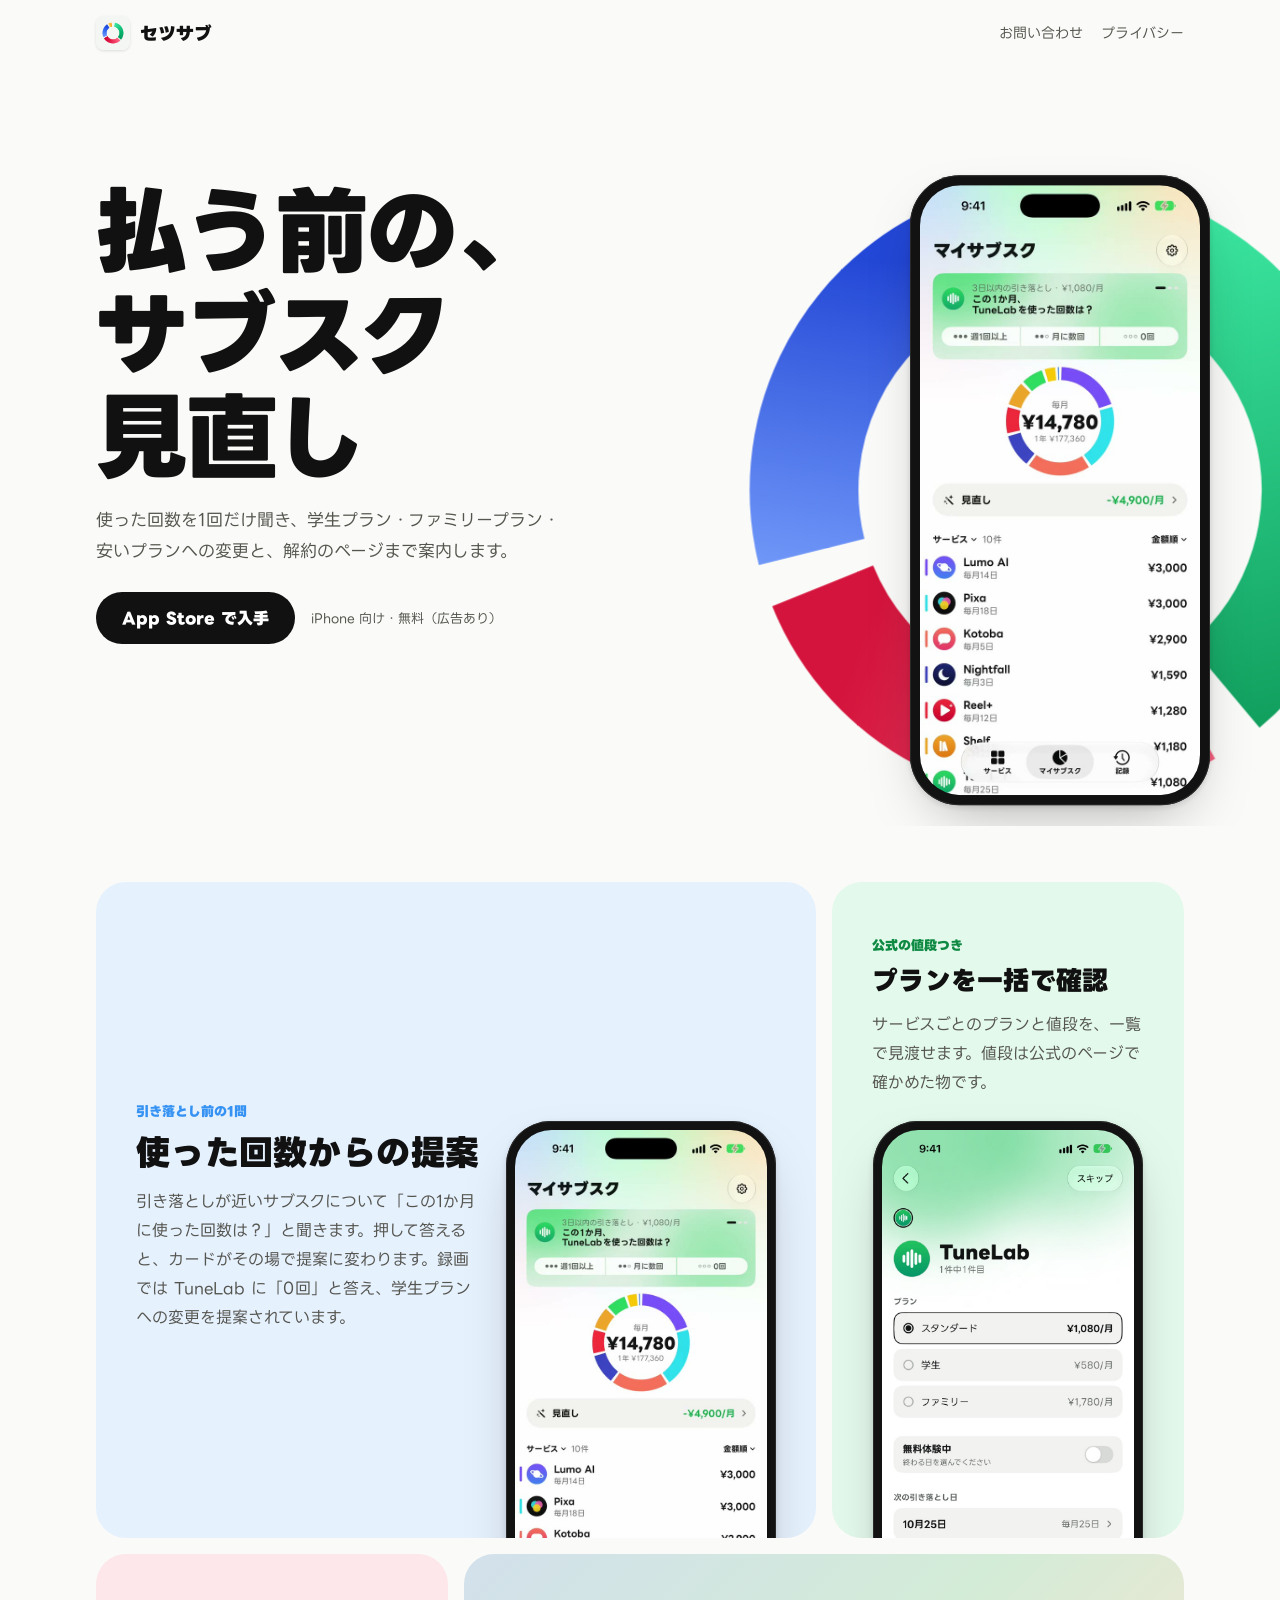
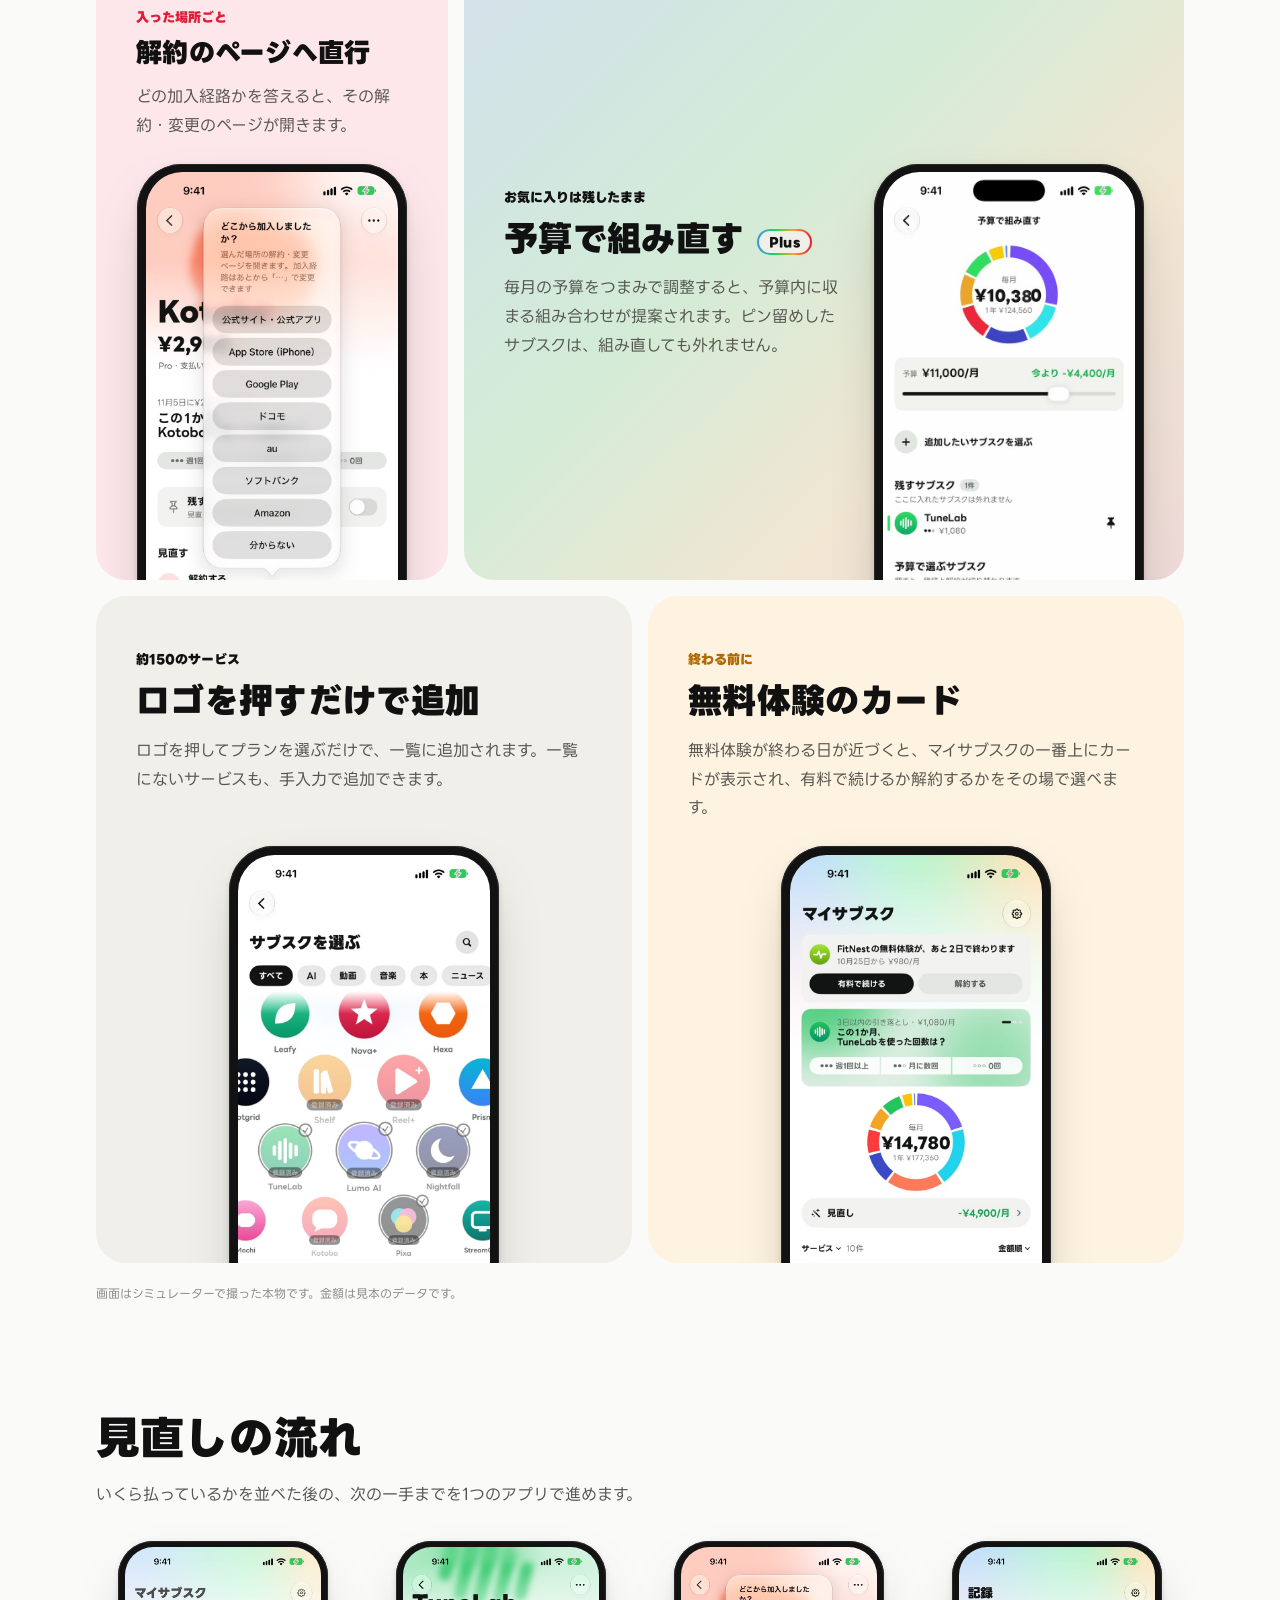
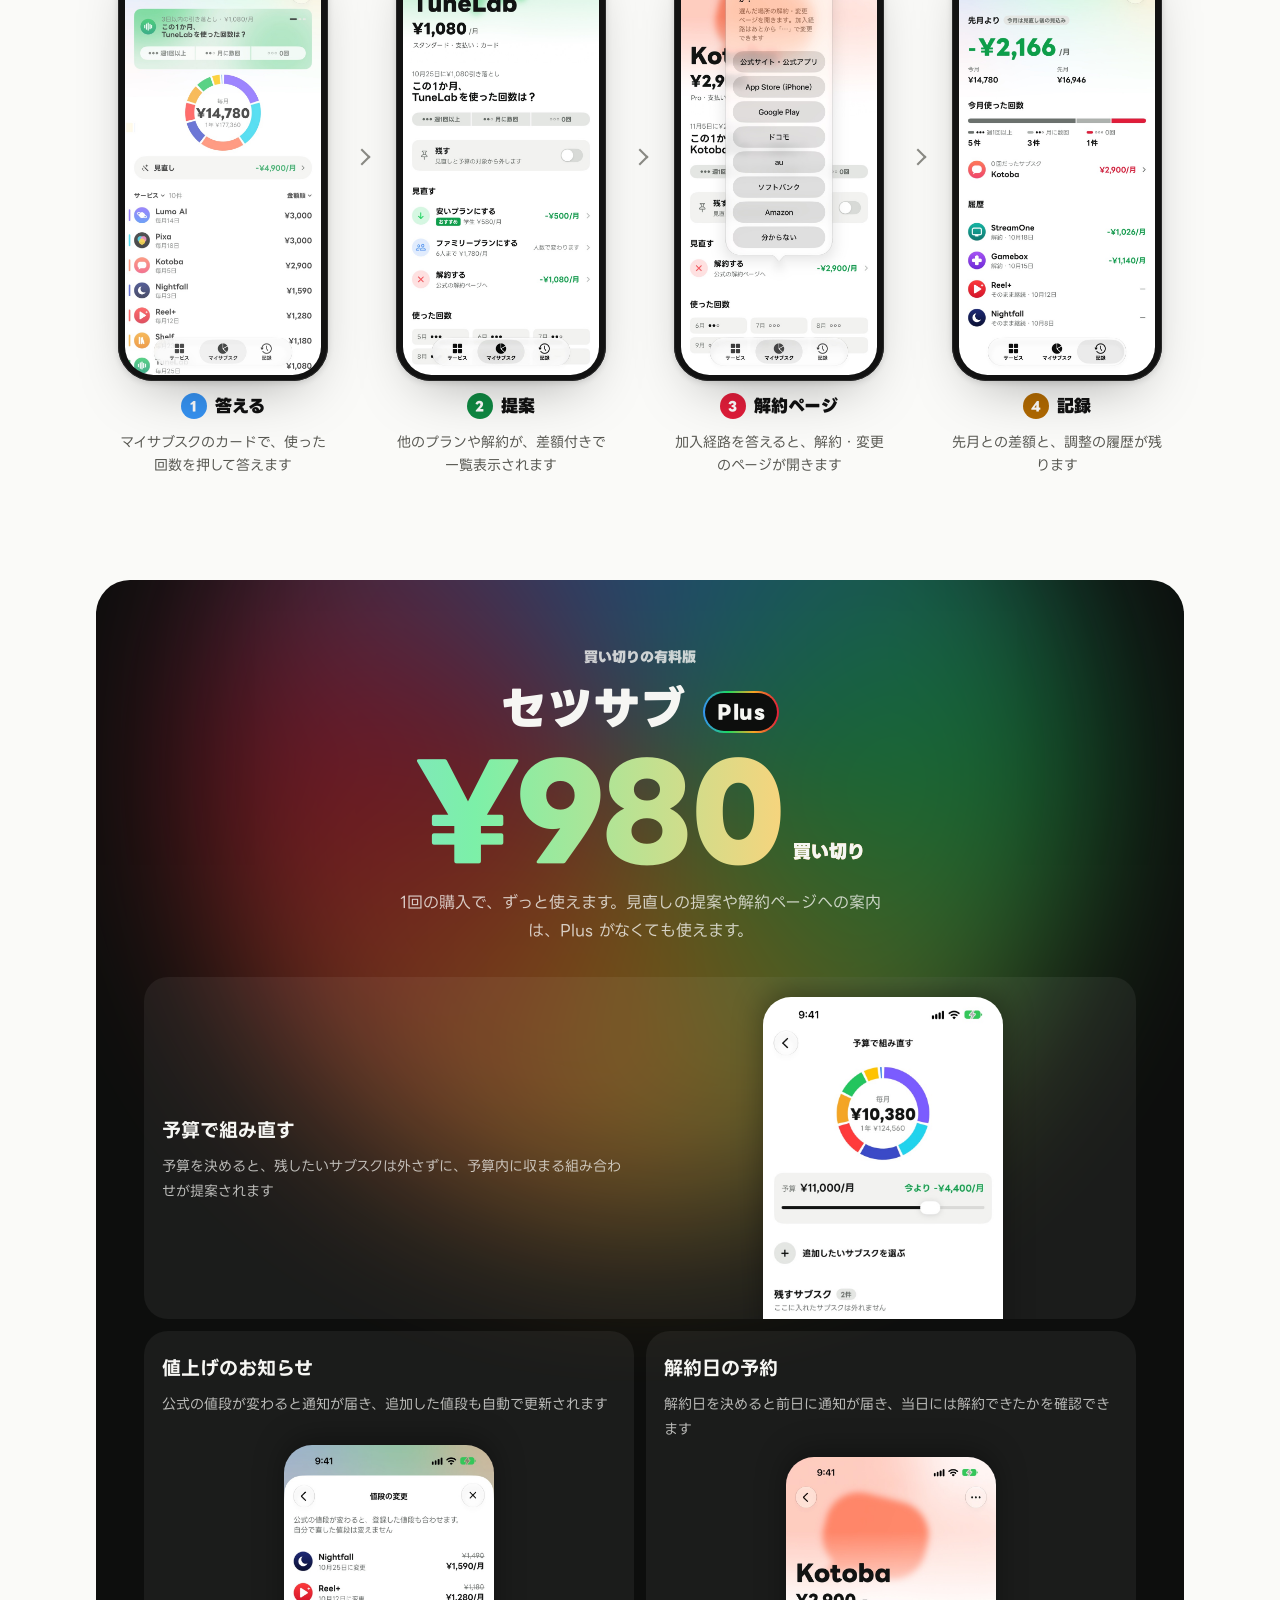
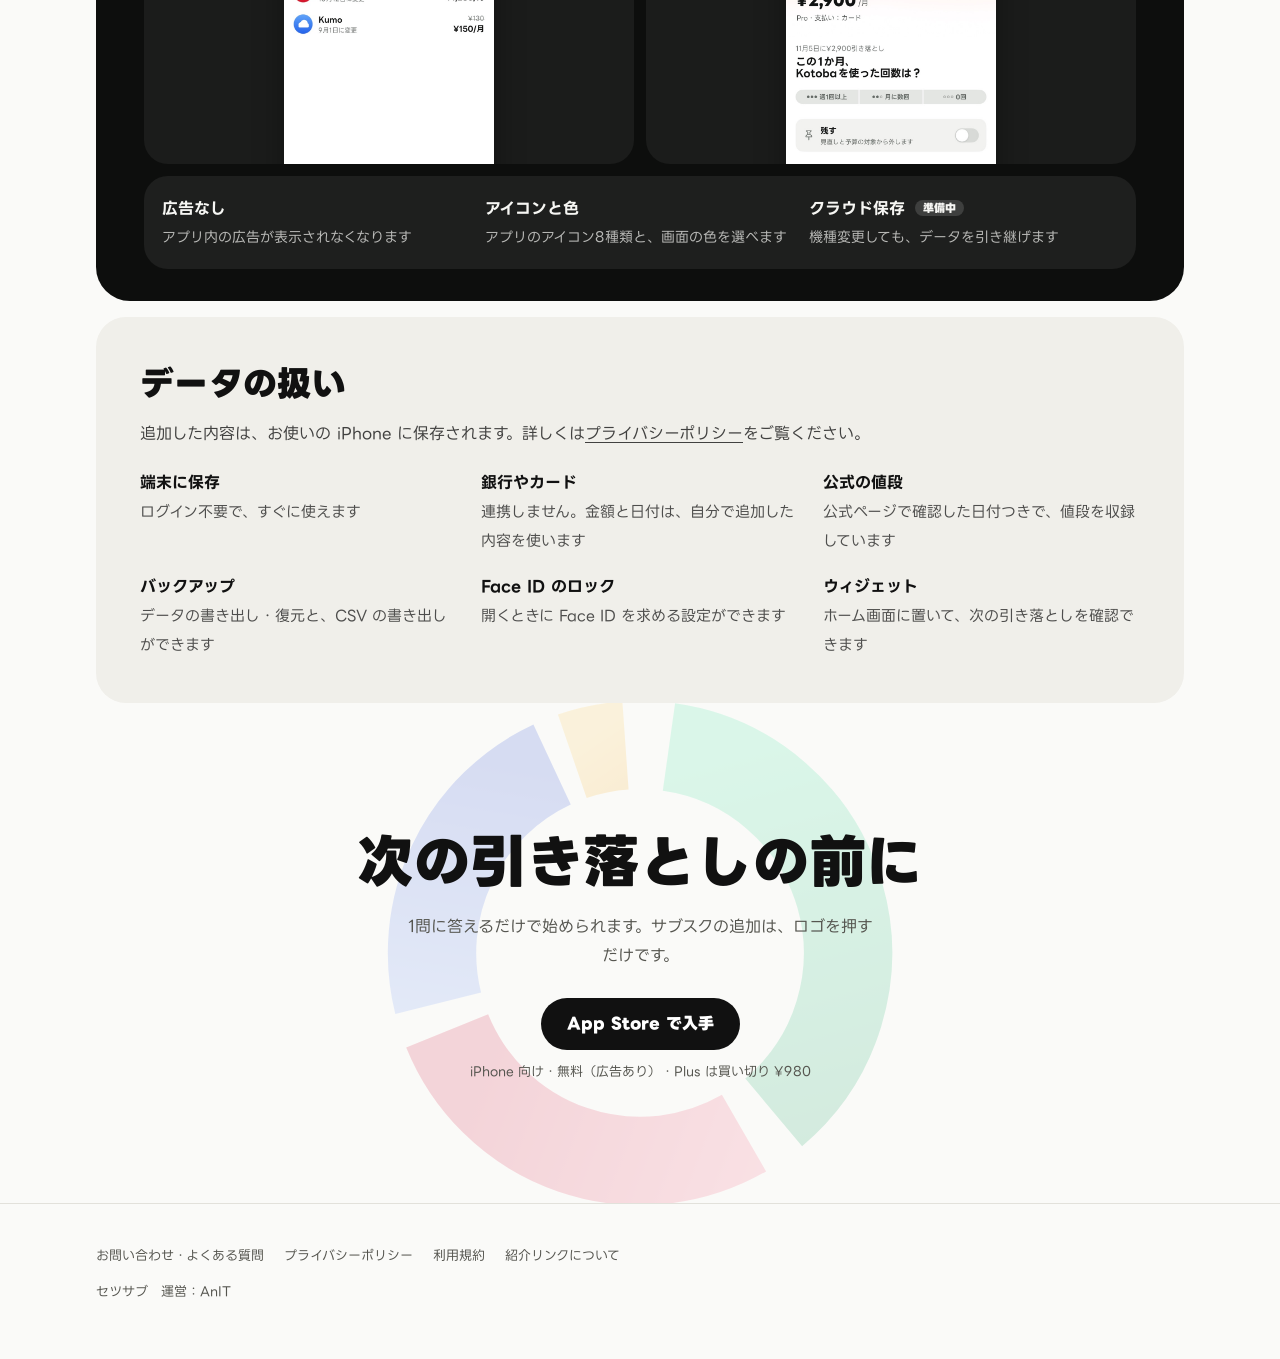
==== commit f066b8d7: "「登録」を「追加」に Co-Authored-By: Claude Opus 5.5 <noreply@anthropic.com>" ====
--- a/docs/index.html
+++ b/docs/index.html
@@ -245,8 +245,8 @@
       <article class="card ink span-3">
         <div class="text">
           <p class="label">約150のサービス</p>
-          <h3>ロゴを押すだけの登録</h3>
-          <p>ロゴを押して、プランを選ぶだけで登録が済みます。一覧にないサービスは、手で登録できます。</p>
+          <h3>ロゴを押すだけで追加</h3>
+          <p>ロゴを押してプランを選ぶだけで、一覧に追加されます。一覧にないサービスも、手入力で追加できます。</p>
         </div>
         <div class="shot"><div class="phone"><div class="screen"><img src="./img/app/logos.jpg" alt="ロゴを並べたサブスクを選ぶ画面" loading="lazy" width="750" height="1630"></div></div></div>
       </article>
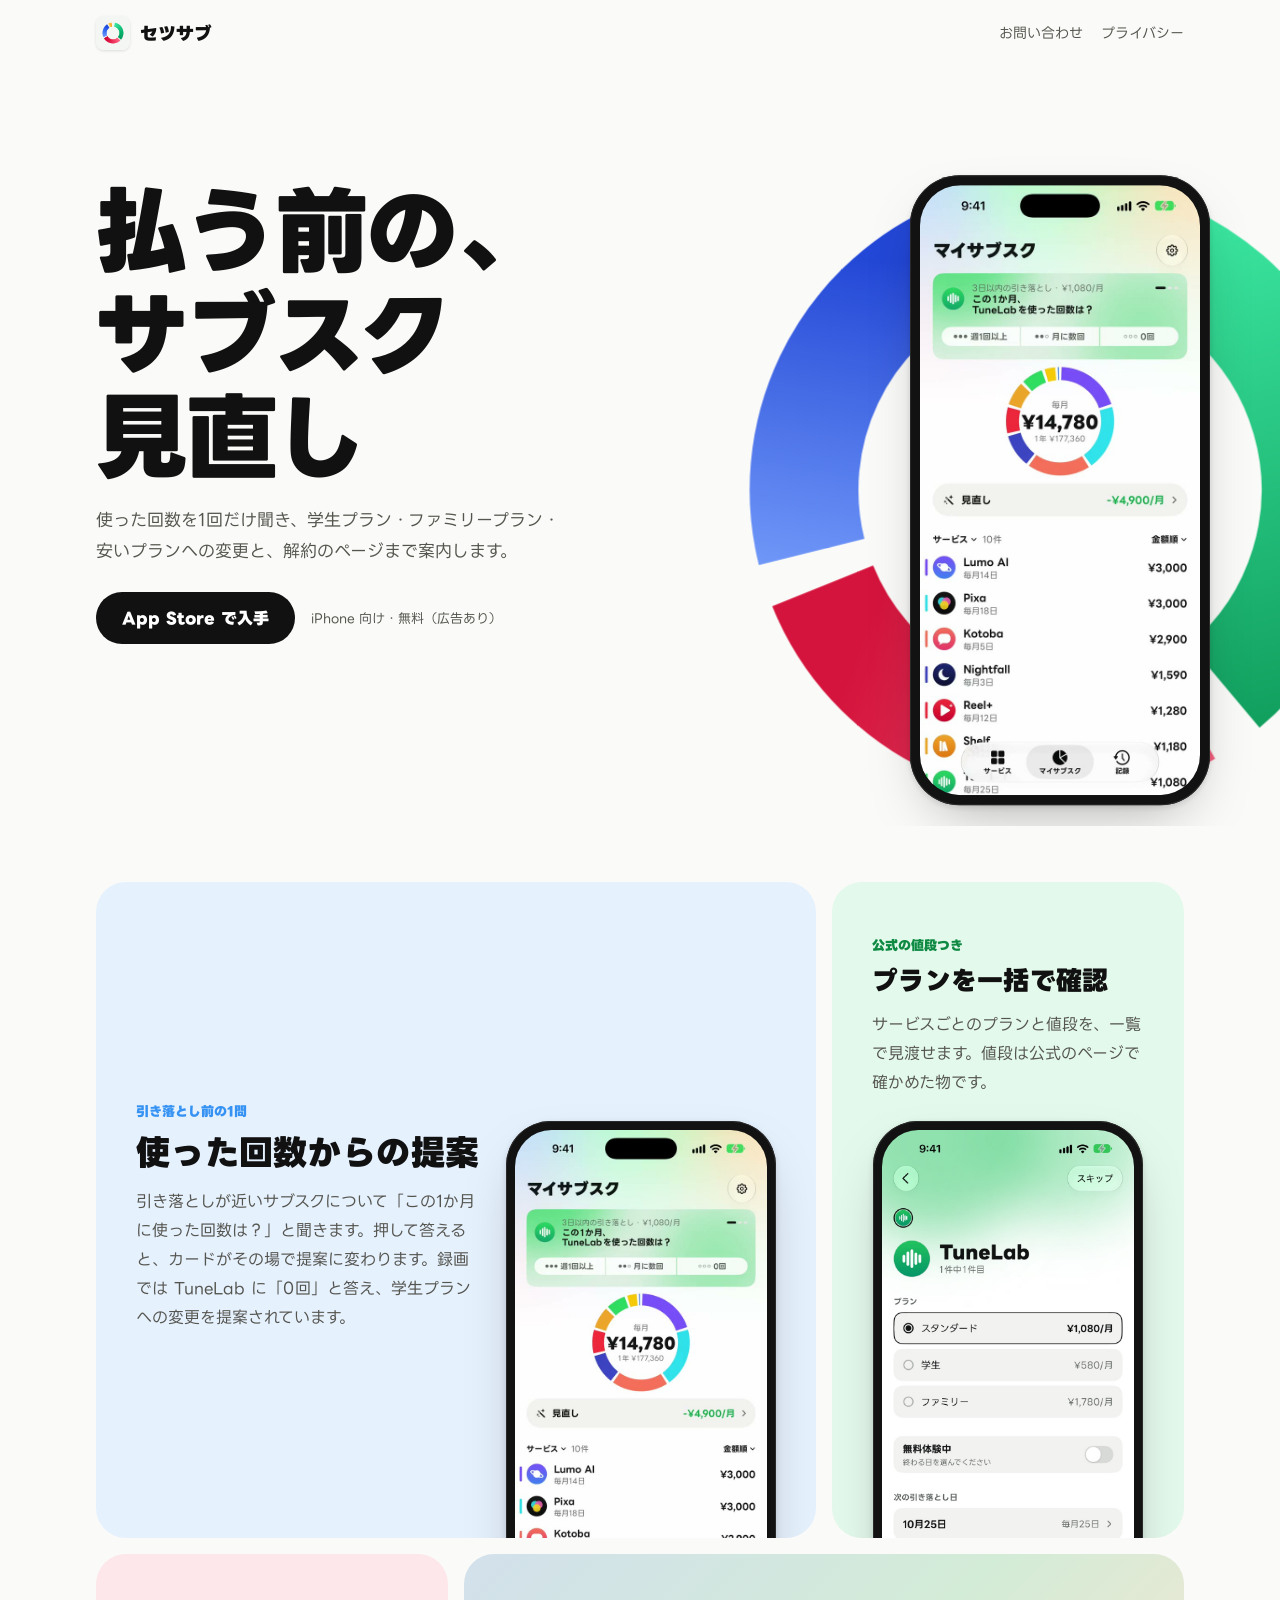
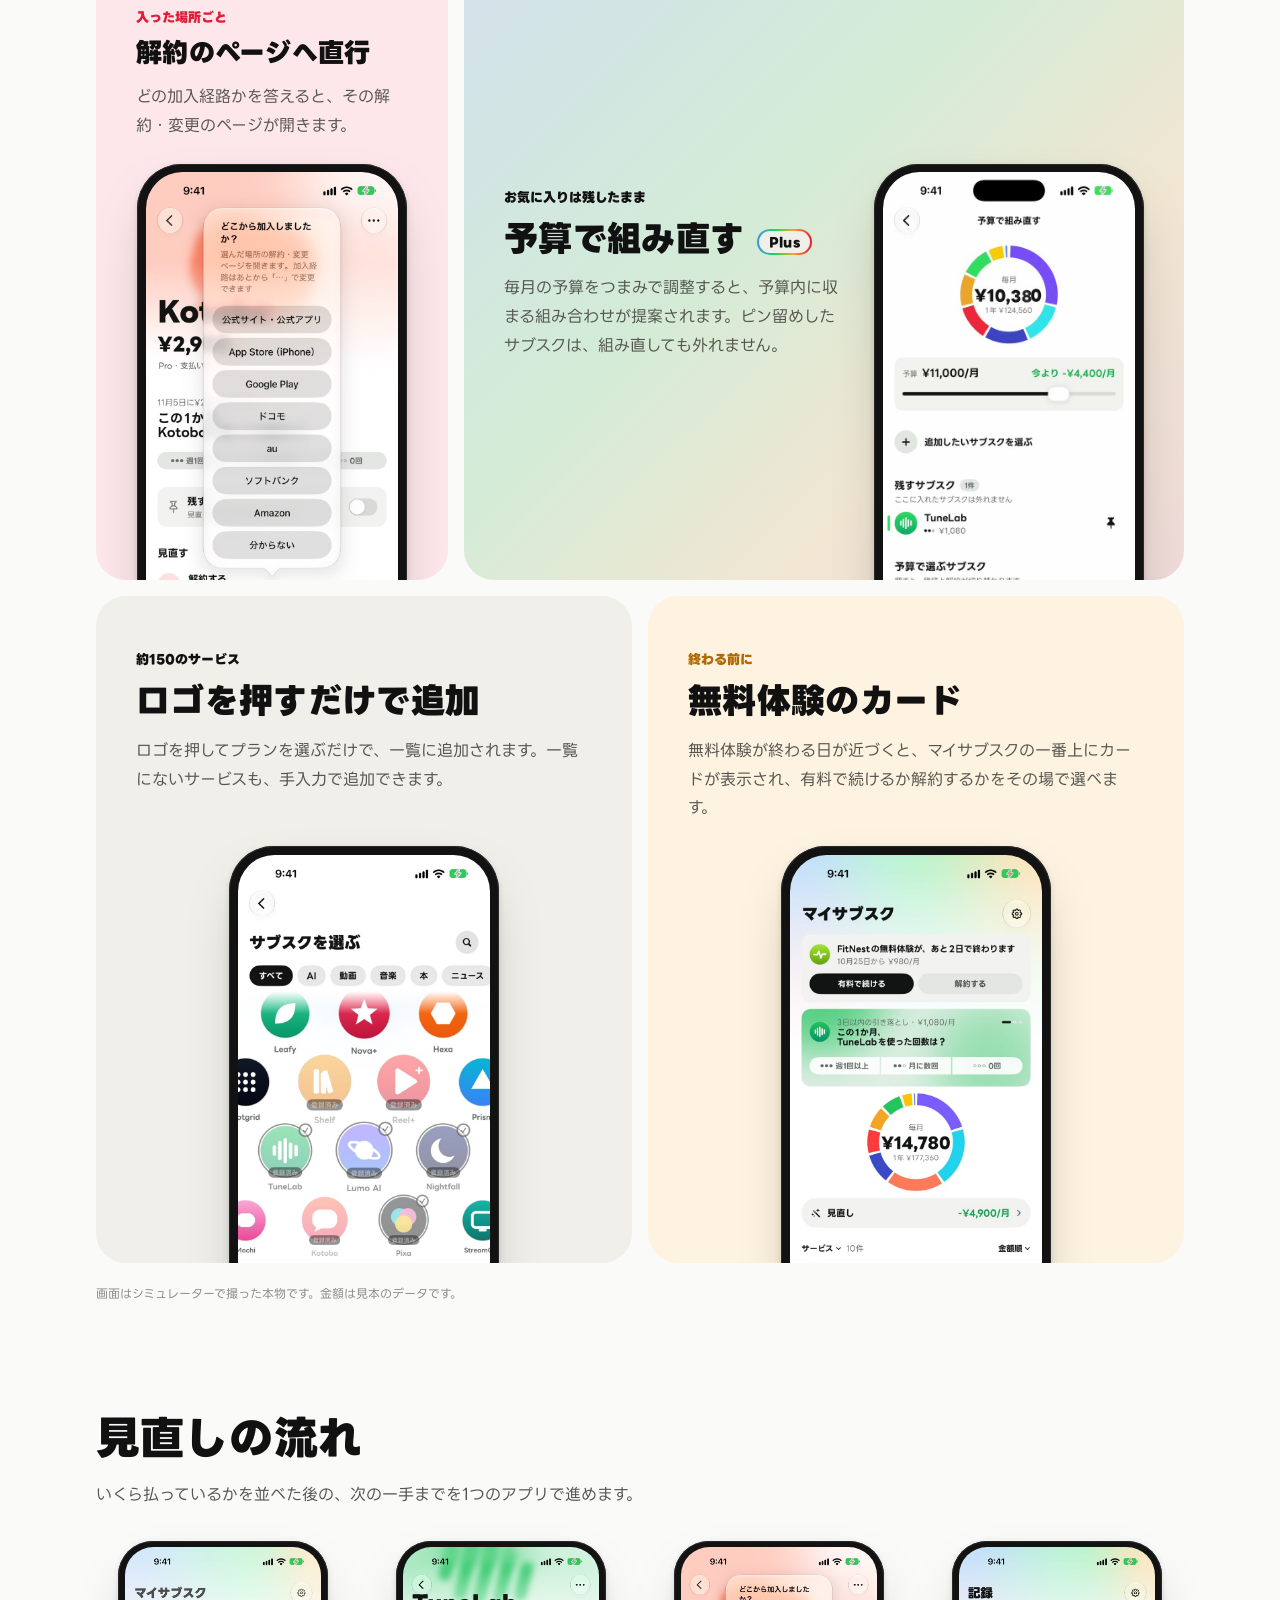
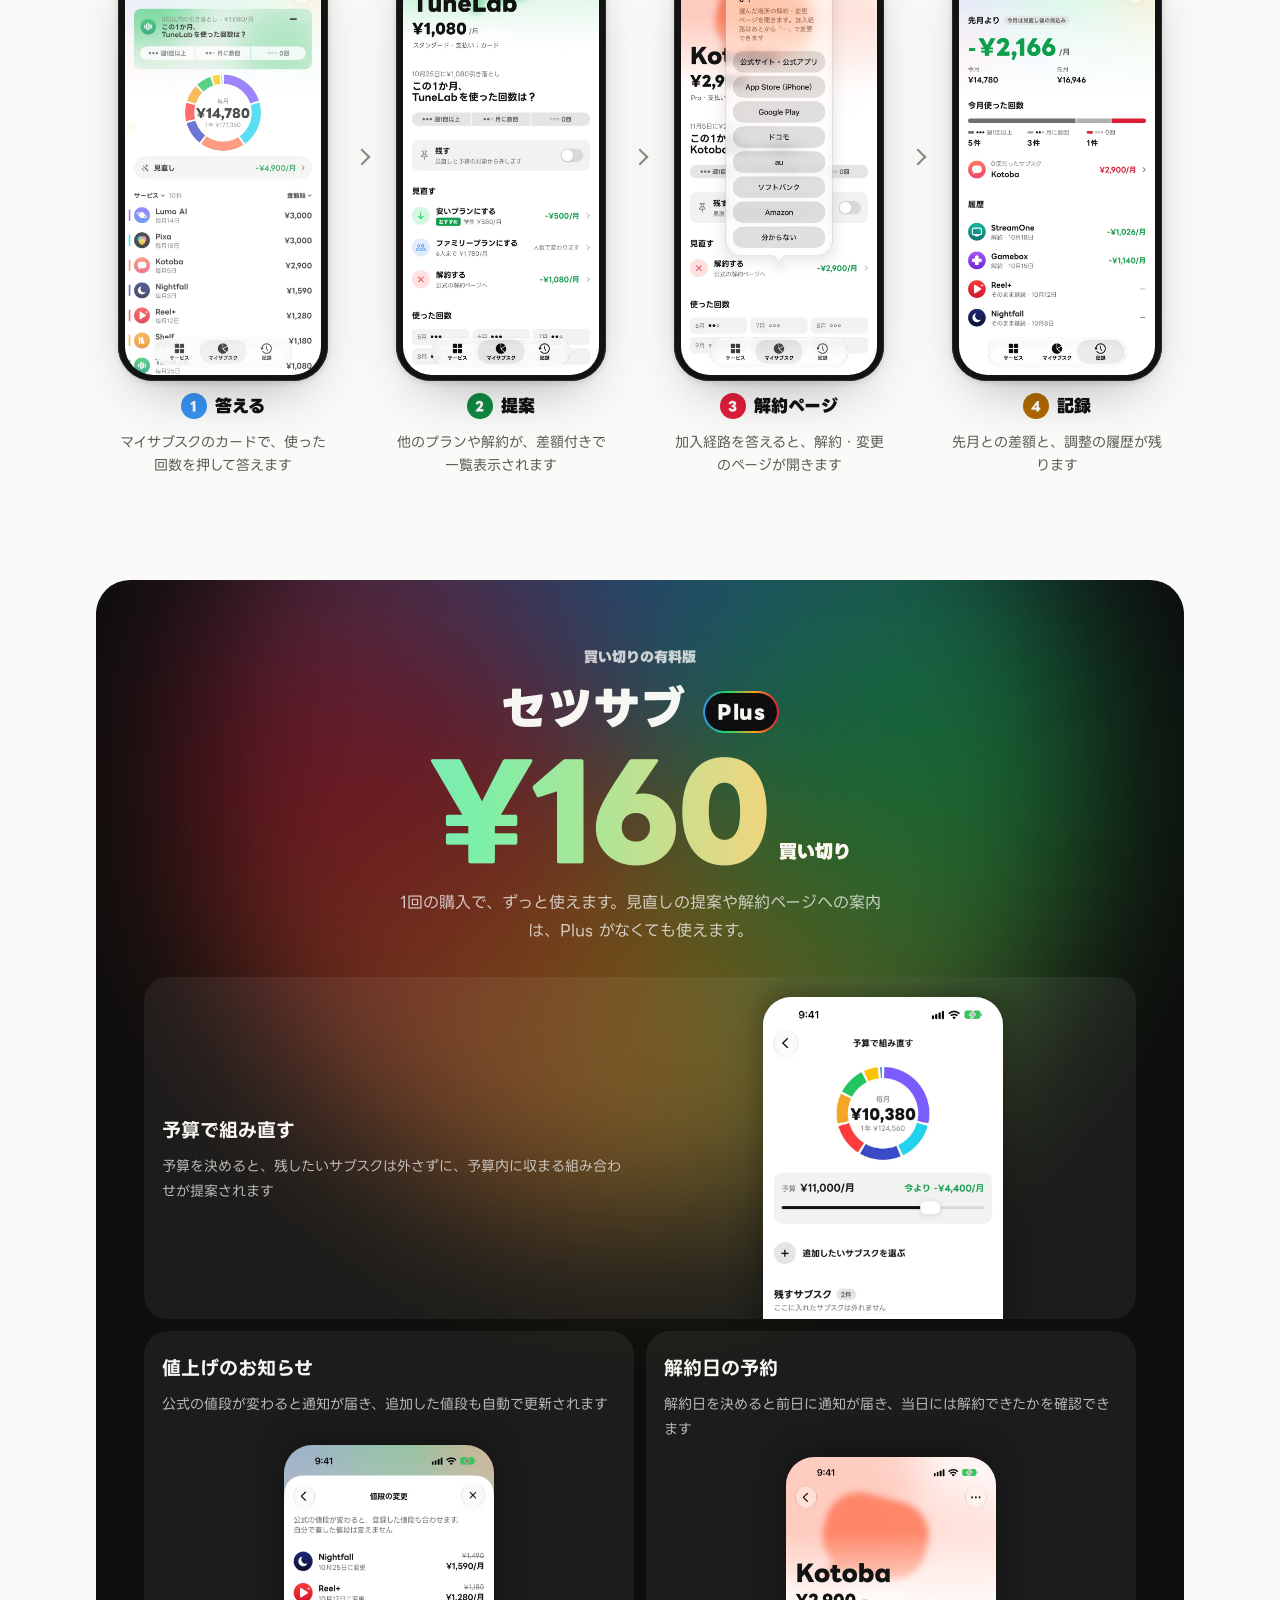
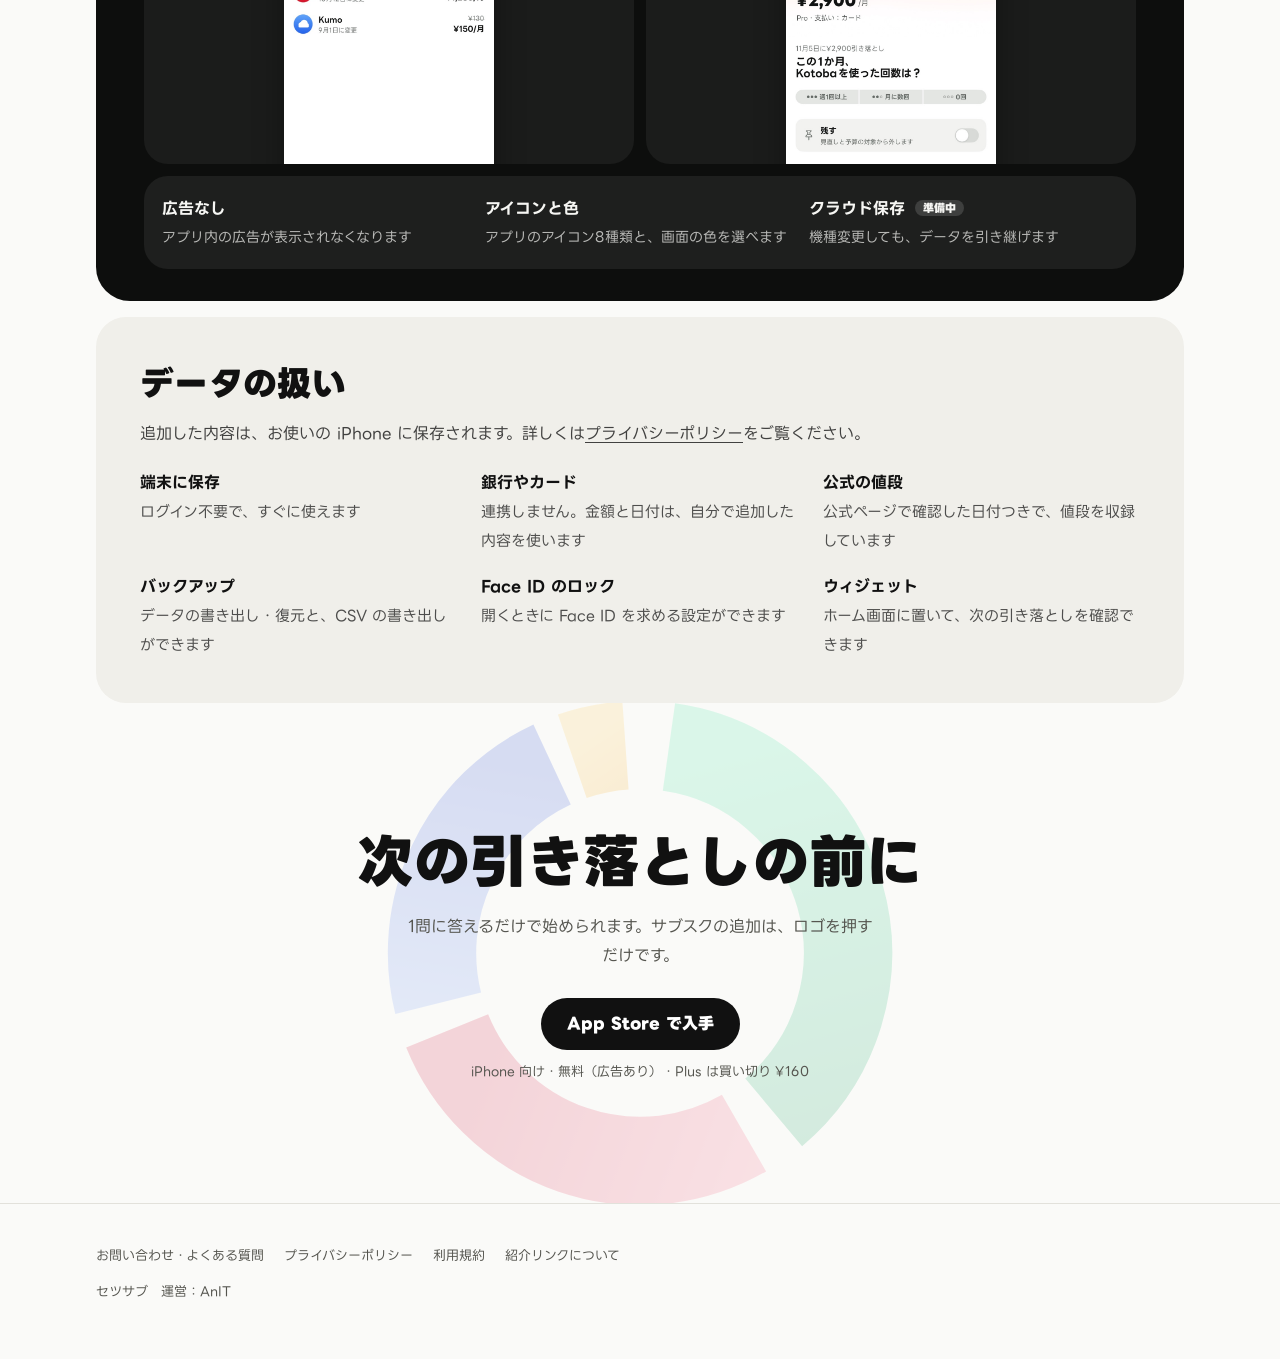
==== commit 99f2970b: "Plus の値段を ¥160 に Co-Authored-By: Claude Opus 5.5 <noreply@anthropic.com>" ====
--- a/docs/index.html
+++ b/docs/index.html
@@ -278,7 +278,7 @@
         <div class="plus-head">
           <p class="plus-kicker">買い切りの有料版</p>
           <h2 id="plus-title">セツサブ <span class="plus-tag">Plus</span></h2>
-          <p class="plus-price">¥980<small>買い切り</small></p>
+          <p class="plus-price">¥160<small>買い切り</small></p>
           <p class="plus-lead">1回の購入で、ずっと使えます。見直しの提案や解約ページへの案内は、Plus がなくても使えます。</p>
         </div>
         <div class="plus-grid">
@@ -324,7 +324,7 @@
       <div class="cta">
         <!-- TODO: App Store の URL が決まったら href を差し替える -->
         <a class="button" href="#">App Store で入手</a>
-        <span class="cta-note">iPhone 向け・無料（広告あり）・Plus は買い切り ¥980</span>
+        <span class="cta-note">iPhone 向け・無料（広告あり）・Plus は買い切り ¥160</span>
       </div>
     </div>
   </section>
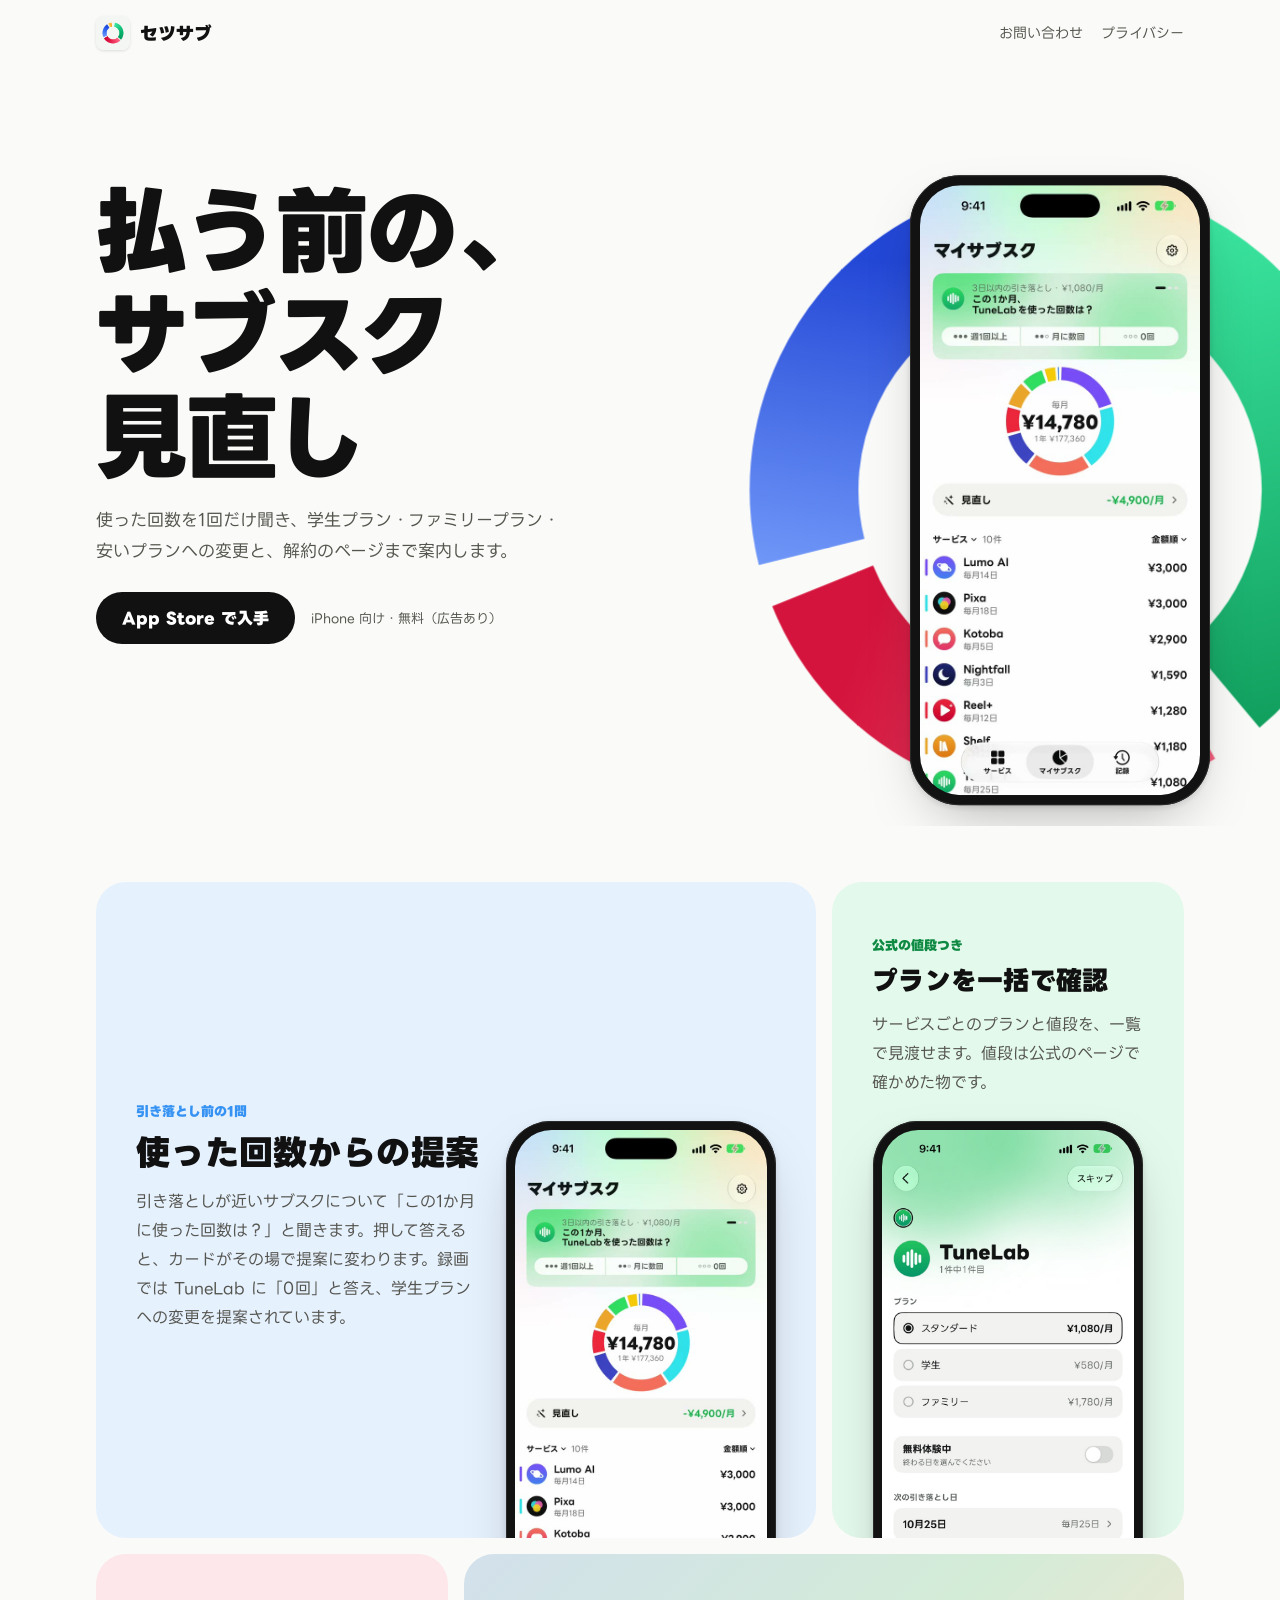
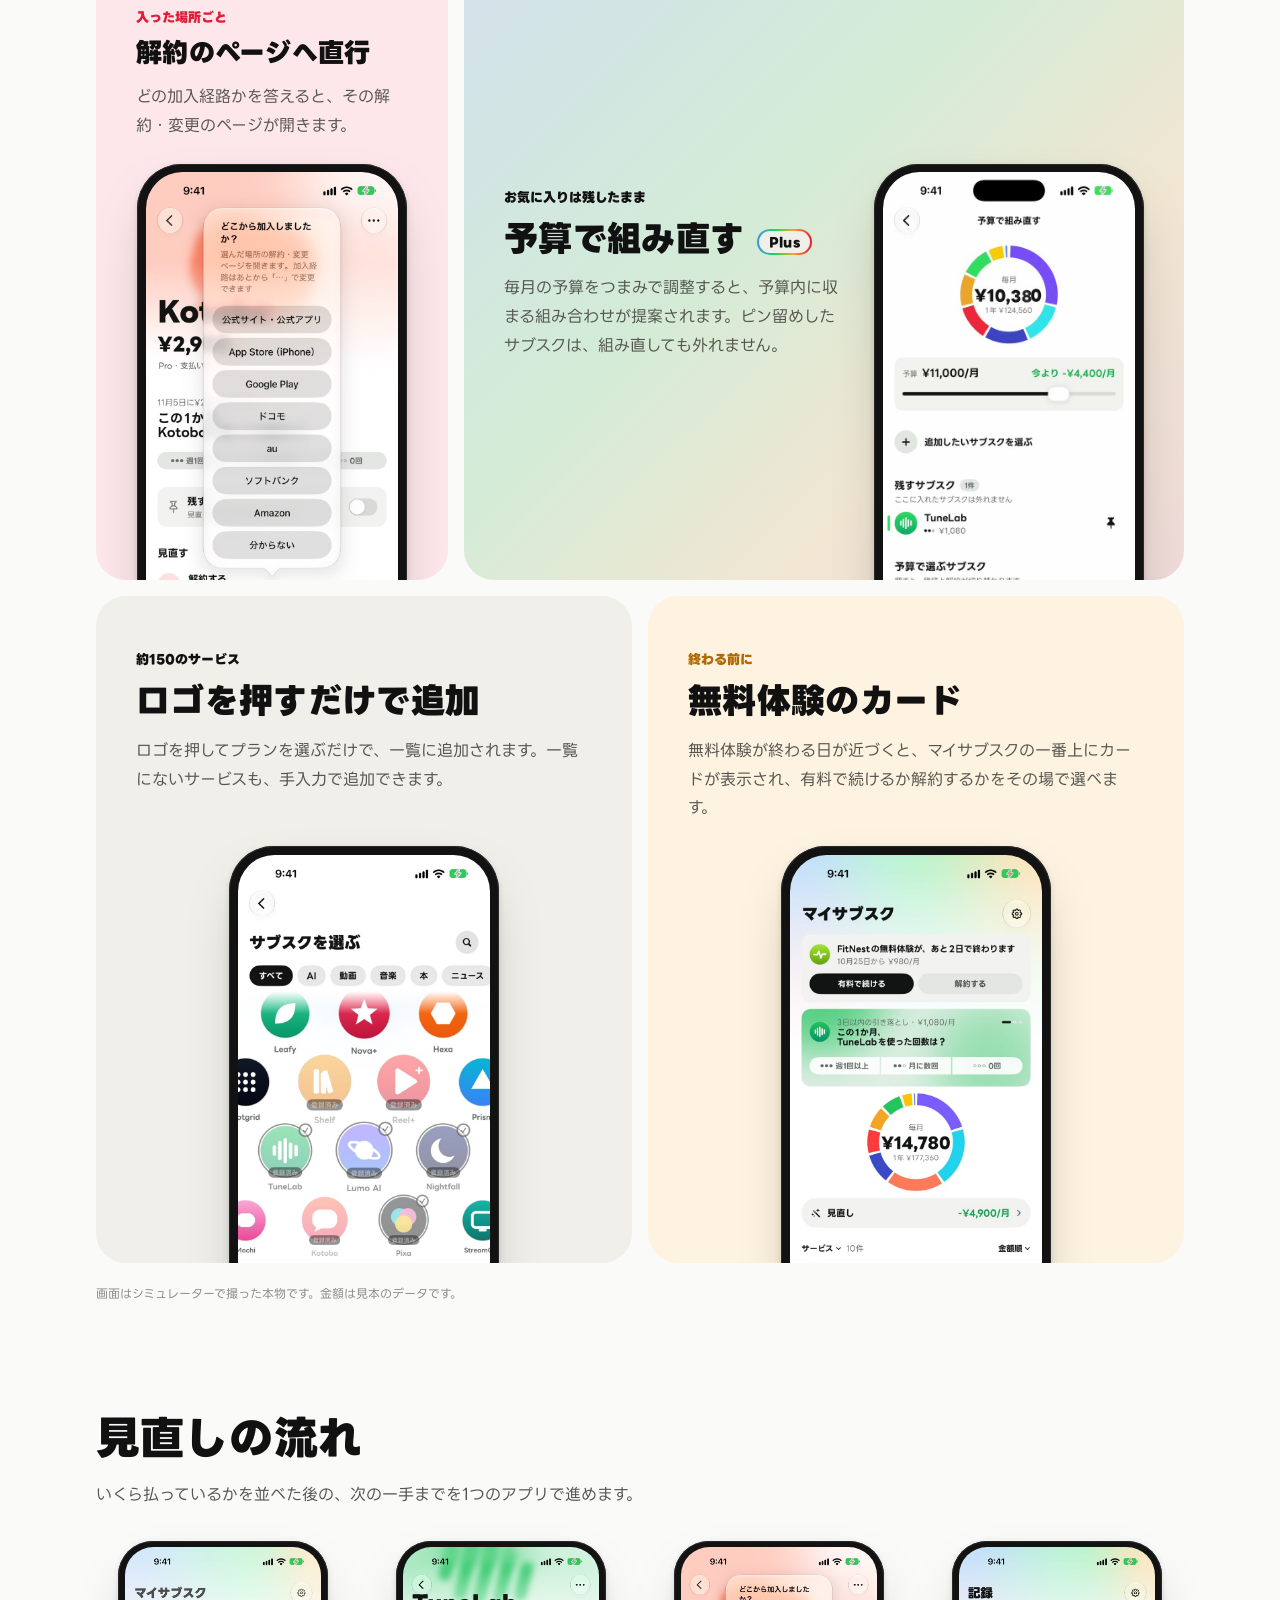
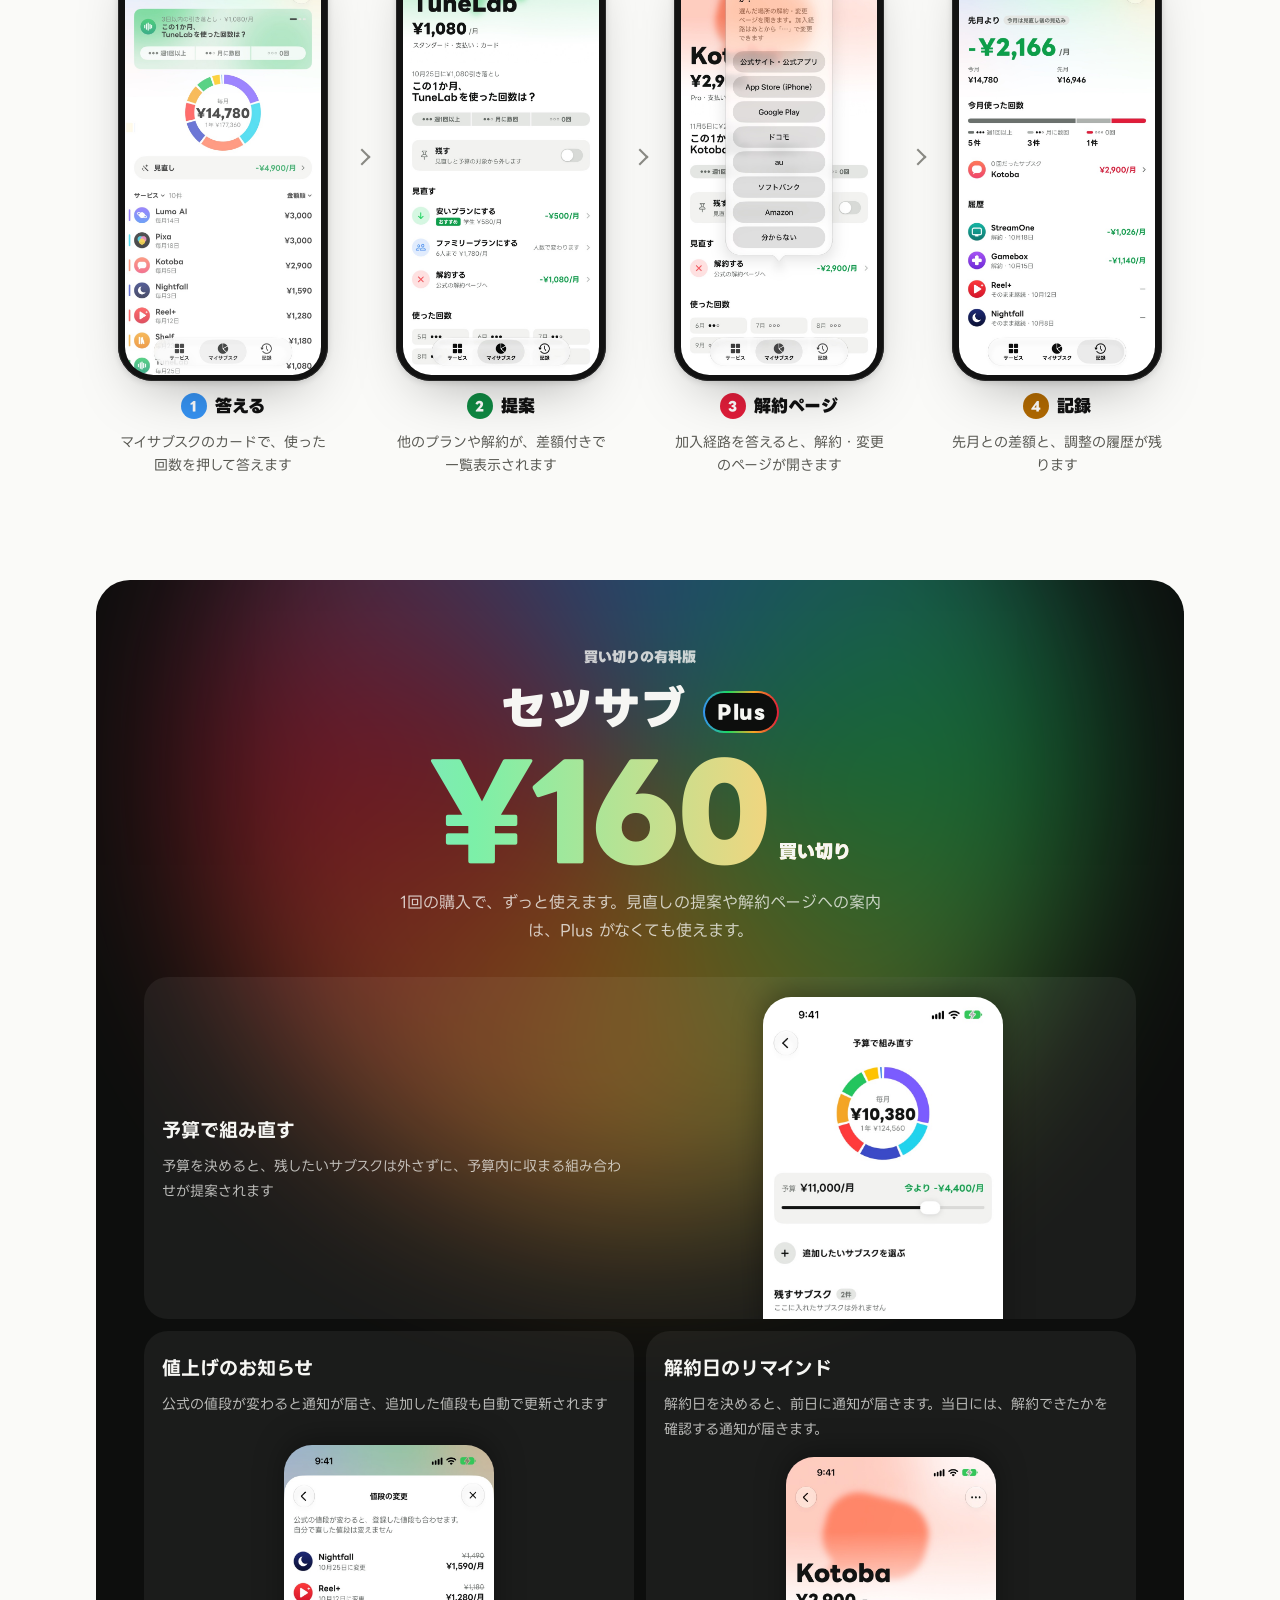
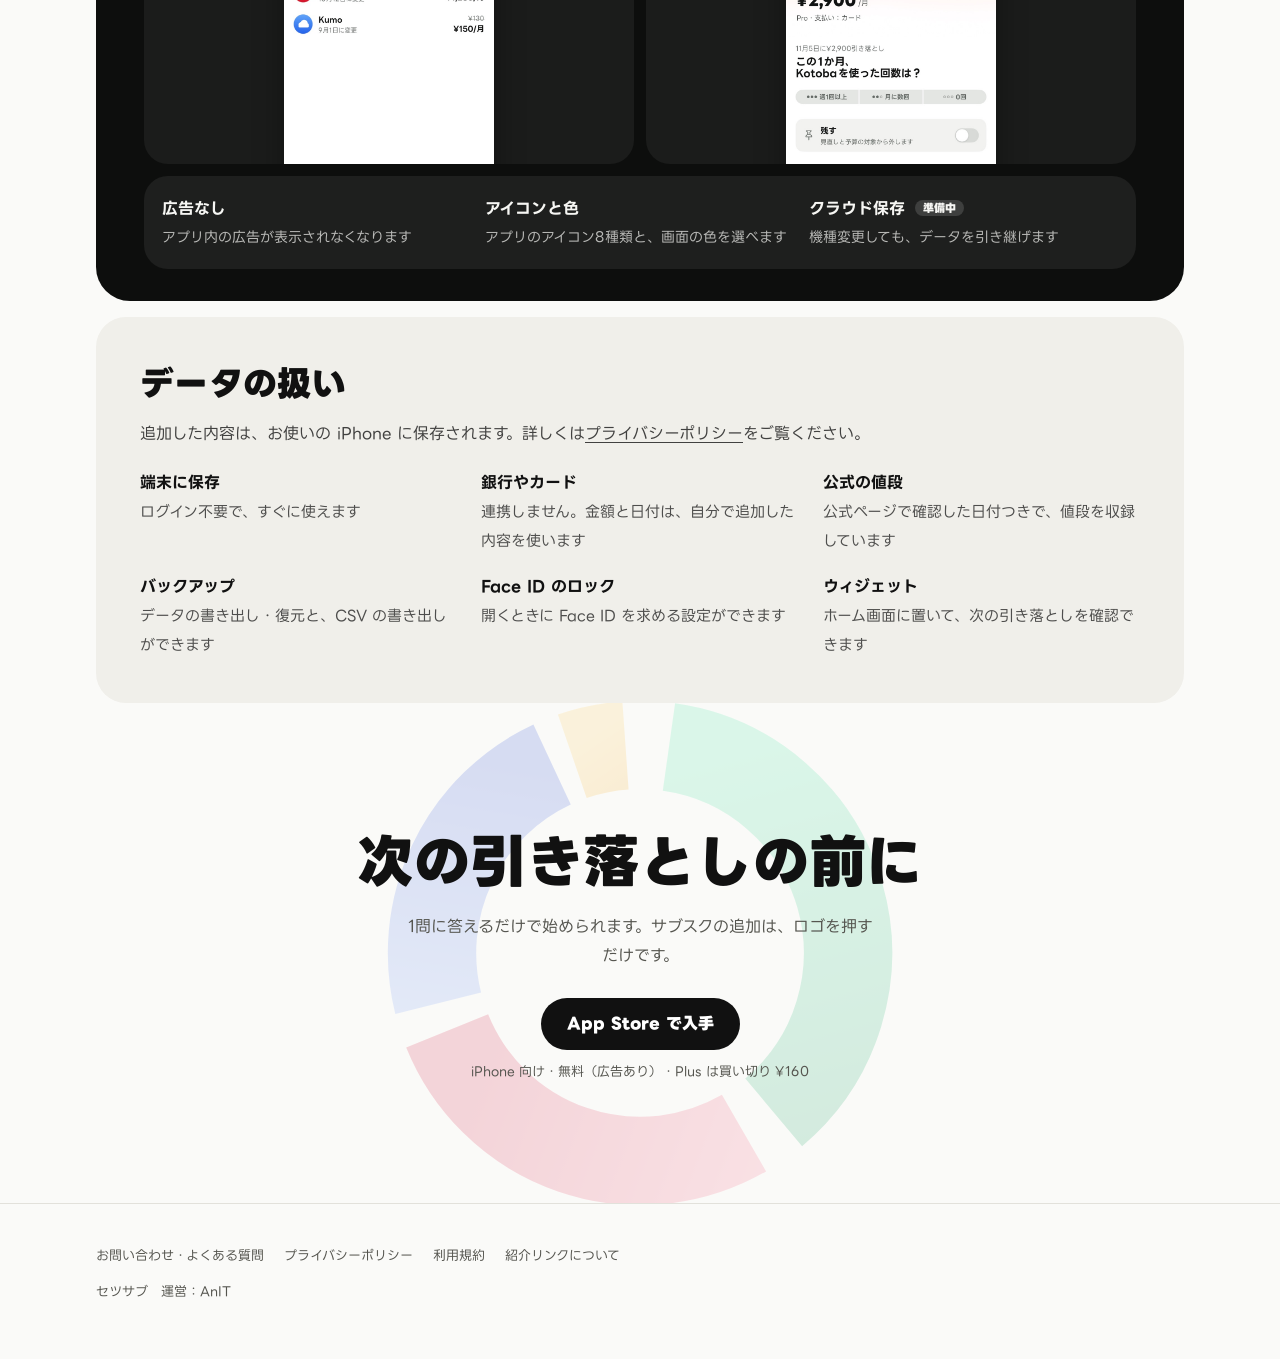
==== commit 3d8beb3e: "Plus の「解約日の予約」を「解約日のリマインド」に Co-Authored-By: Claude Opus 5.5 <noreply@anthropic.com>" ====
--- a/docs/index.html
+++ b/docs/index.html
@@ -291,7 +291,7 @@
             <div class="pf-shot"><img src="./img/app/pricehistory.jpg" alt="値段の変更の一覧" loading="lazy" width="750" height="1630"></div>
           </article>
           <article class="pf">
-            <div class="pf-text"><b>解約日の予約</b><span>解約日を決めると前日に通知が届き、当日には解約できたかを確認できます</span></div>
+            <div class="pf-text"><b>解約日のリマインド</b><span>解約日を決めると、前日に通知が届きます。当日には、解約できたかを確認する通知が届きます。</span></div>
             <div class="pf-shot"><img src="./img/app/cancelplan.jpg" alt="解約の予定の設定" loading="lazy" width="750" height="1630"></div>
           </article>
           <ul class="pf-small">
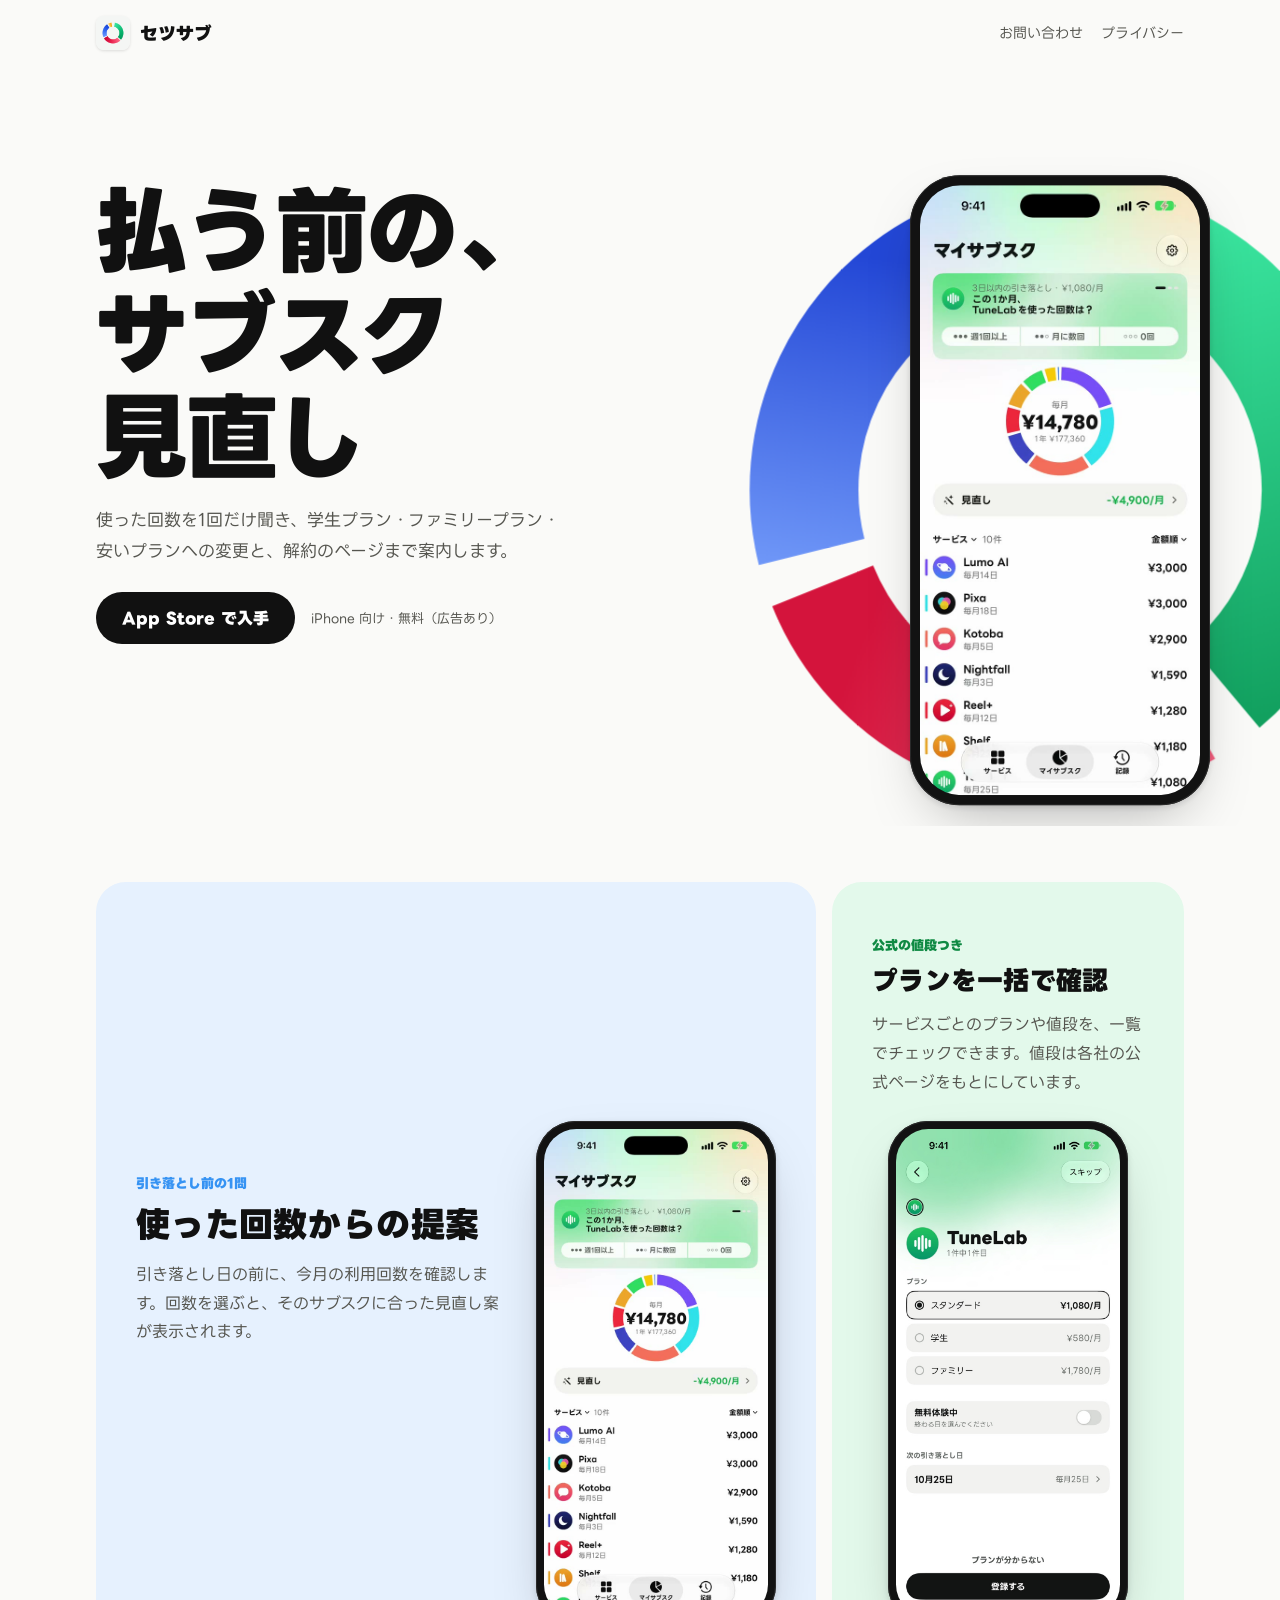
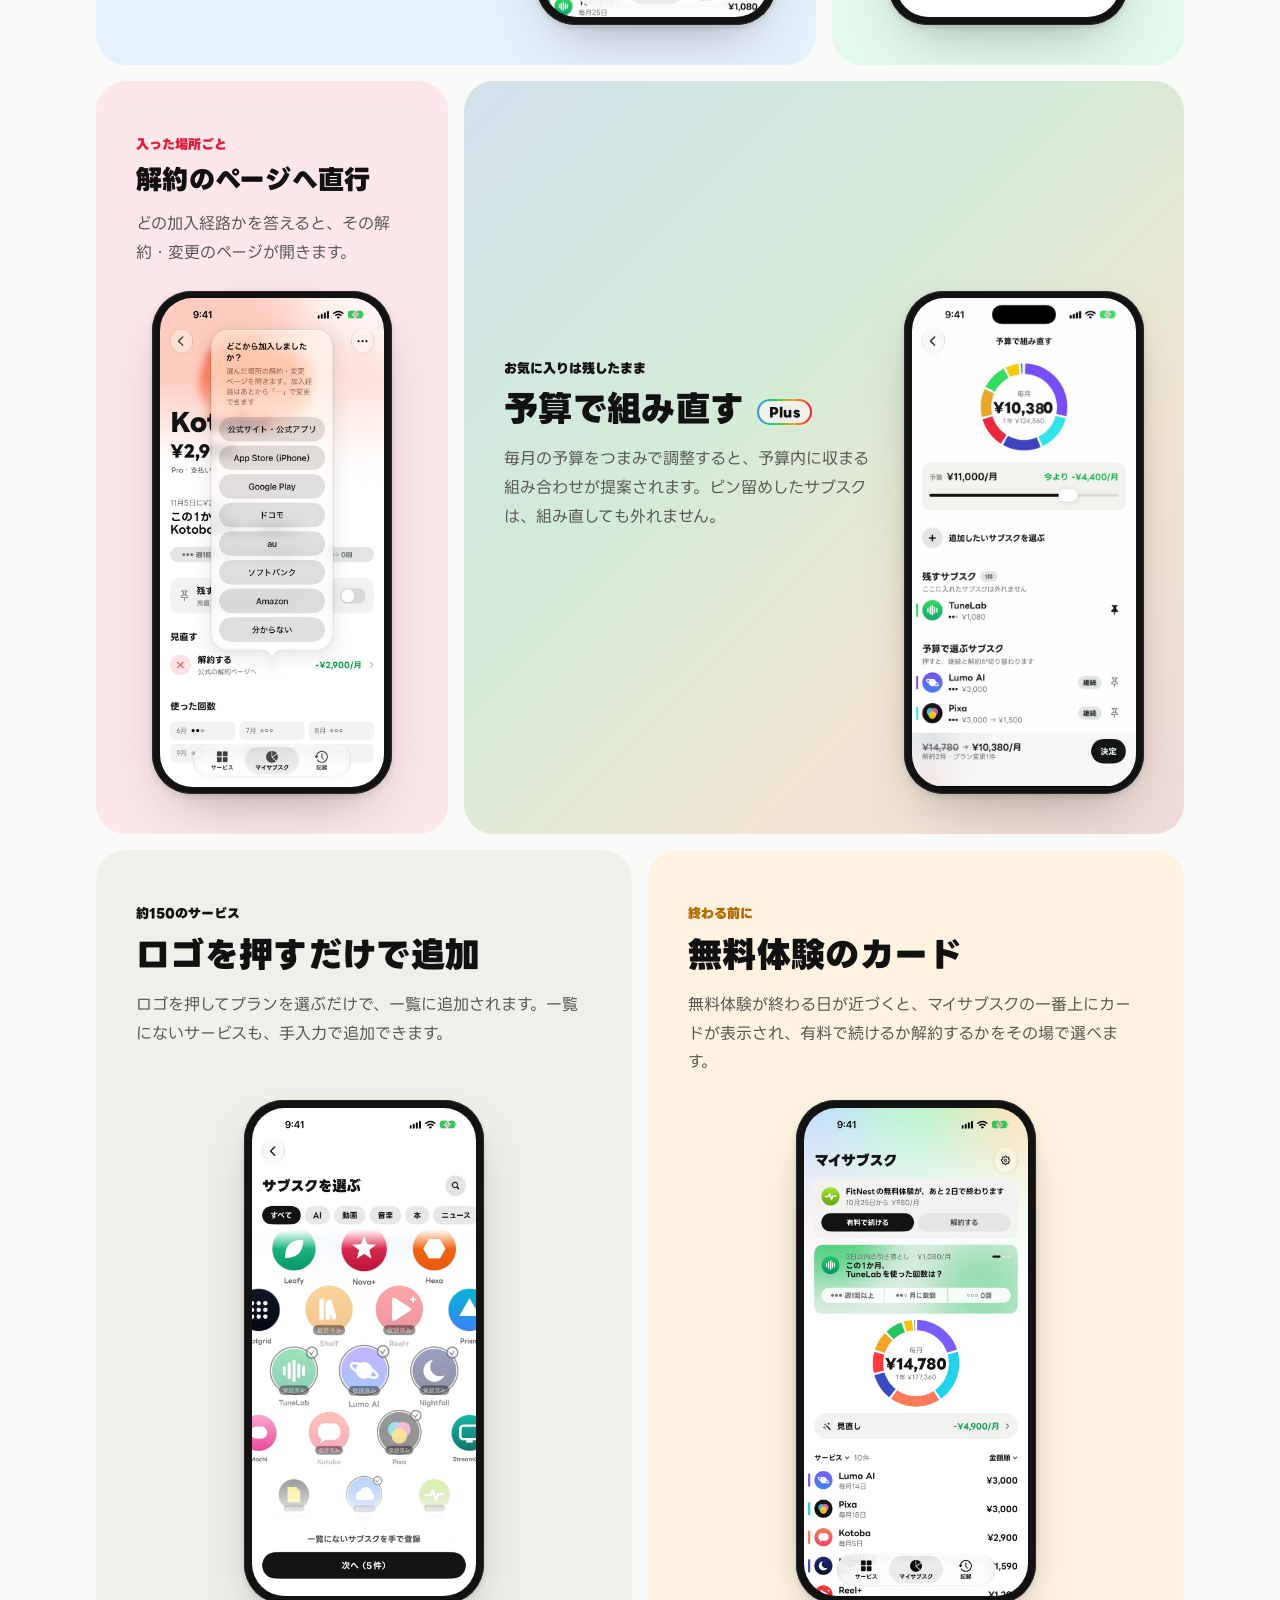
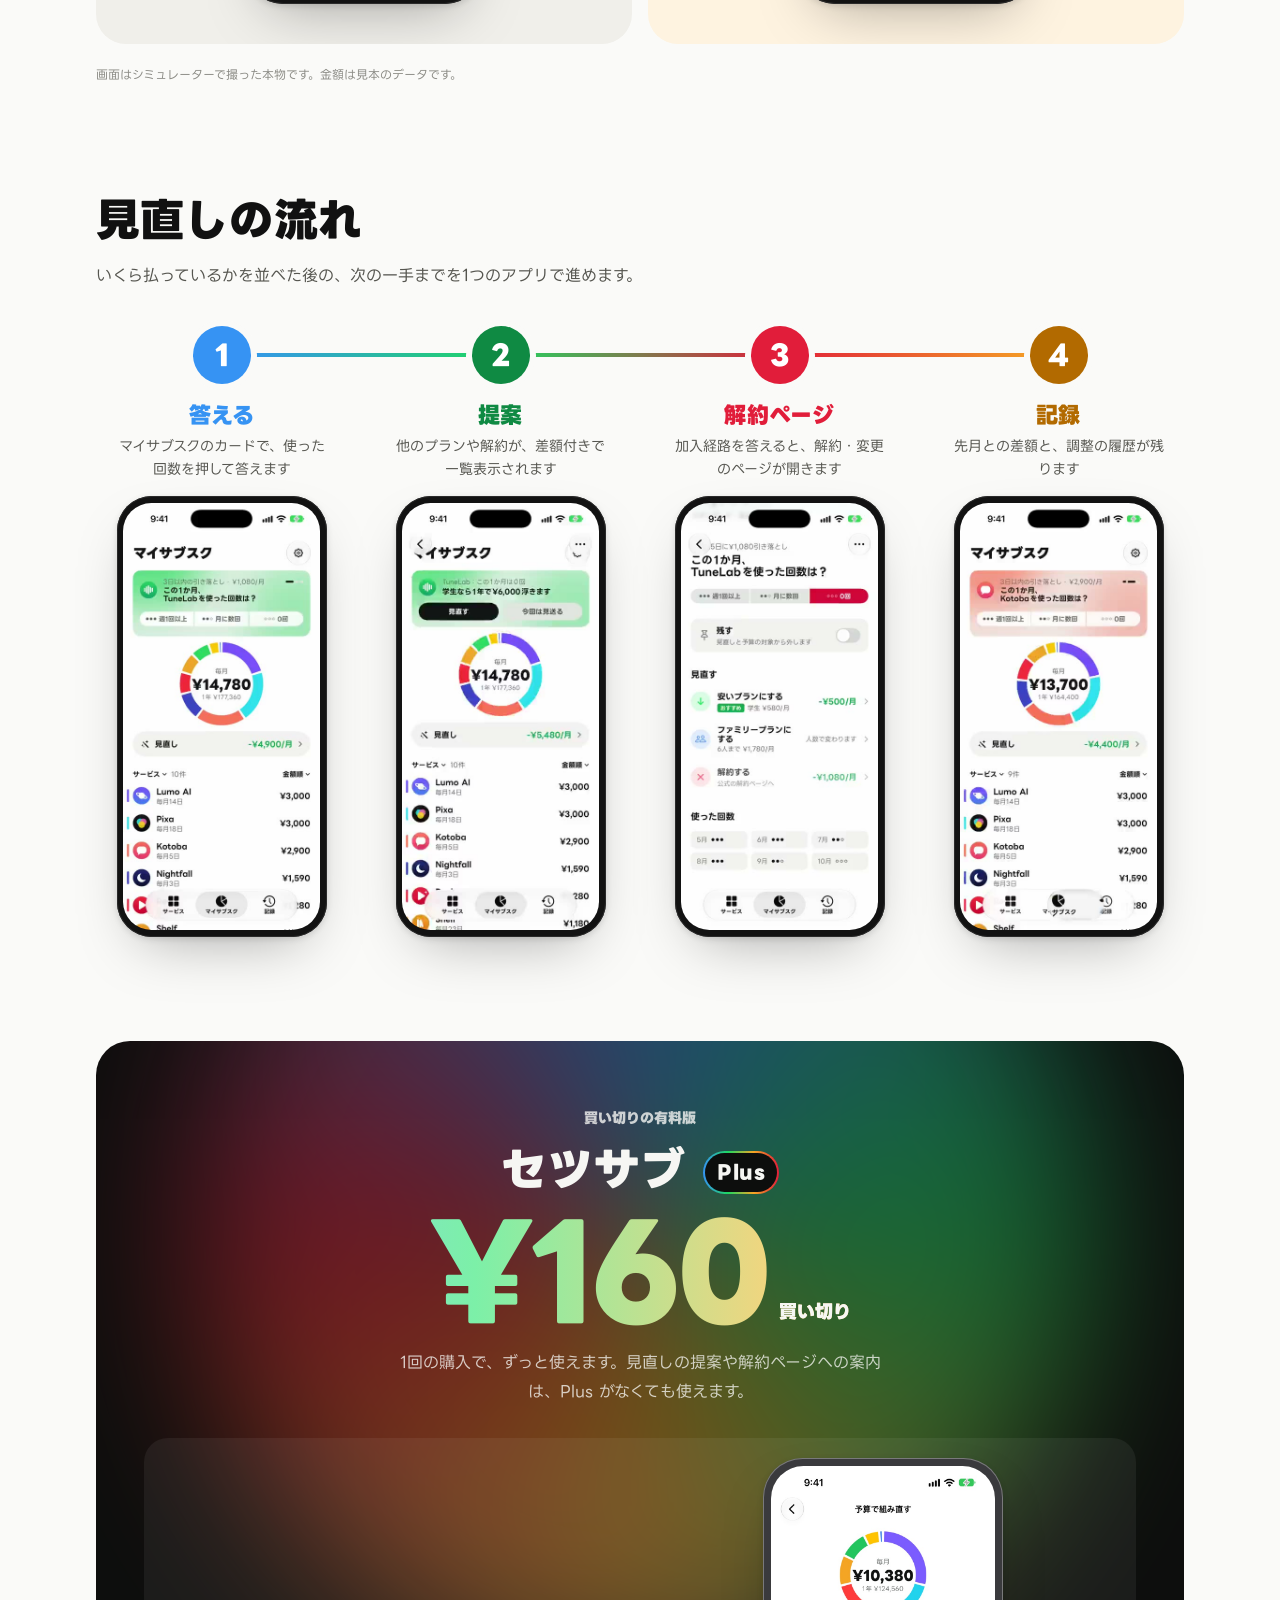
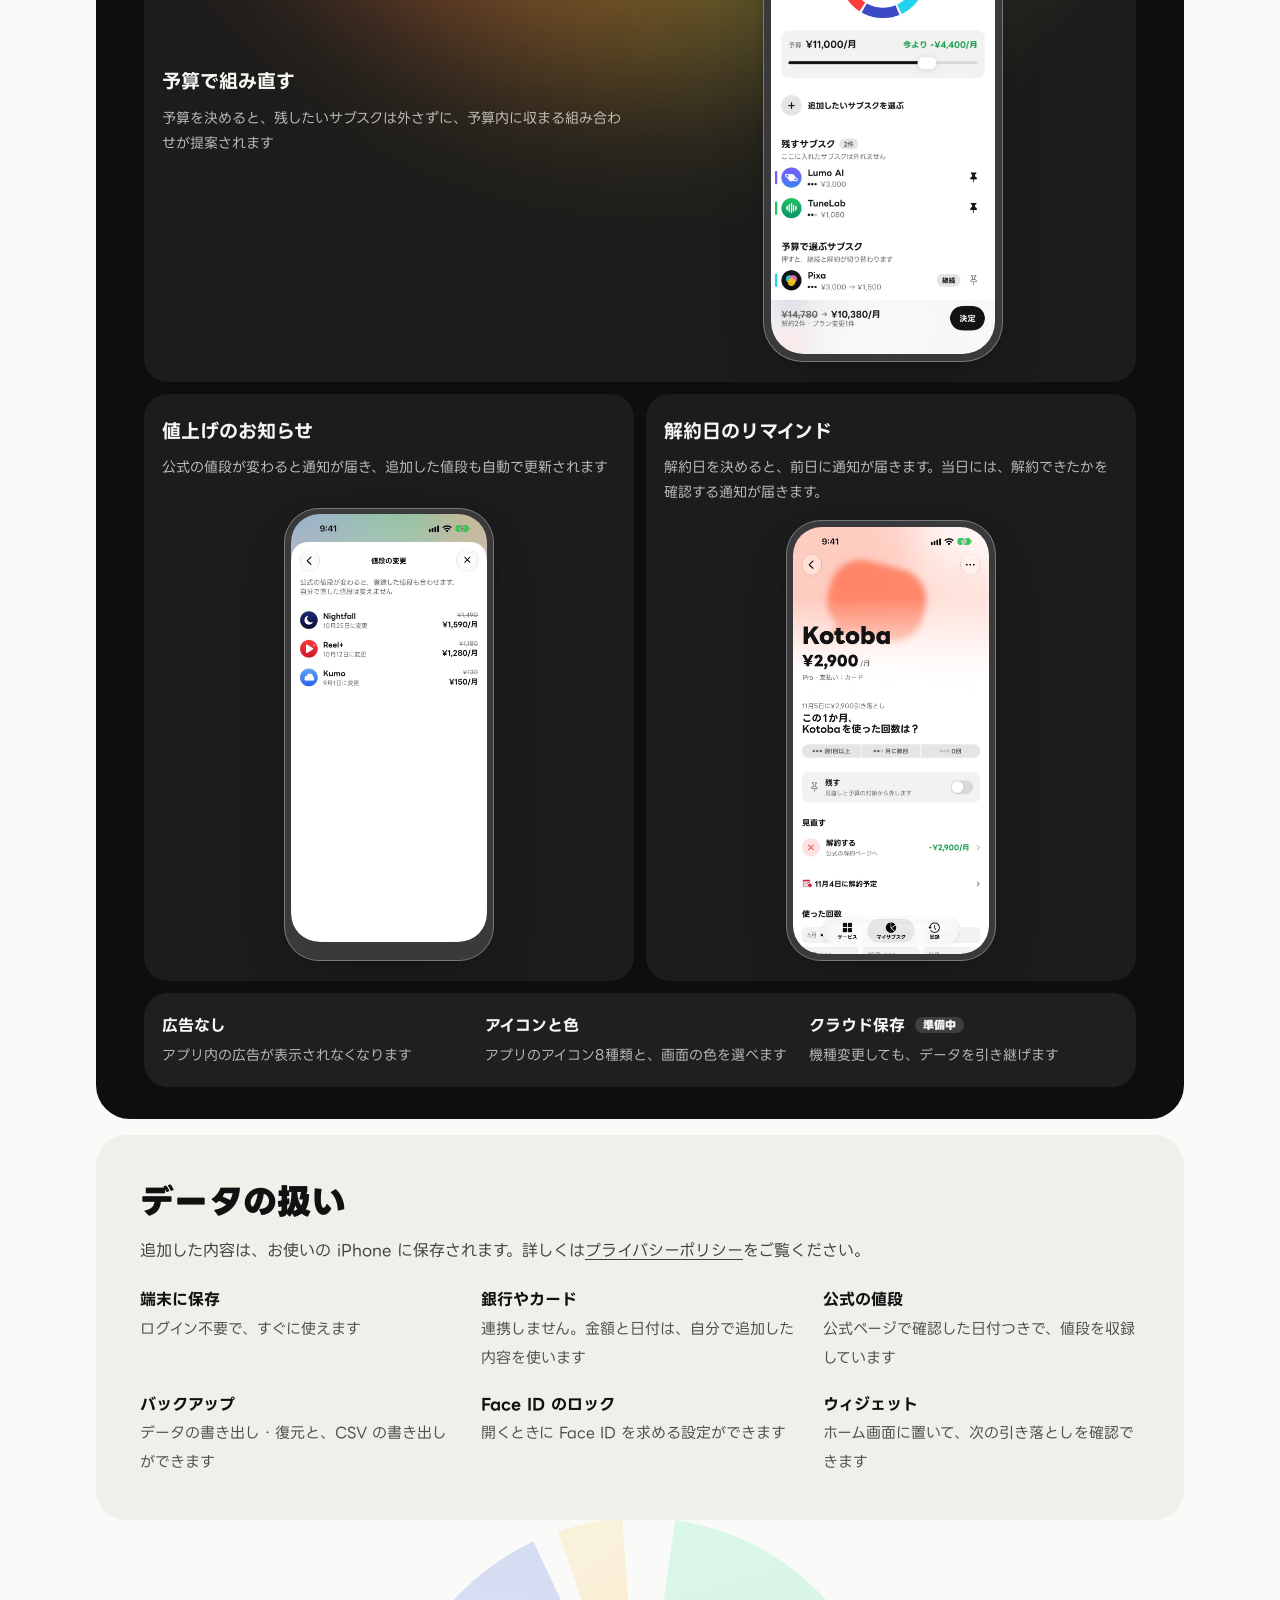
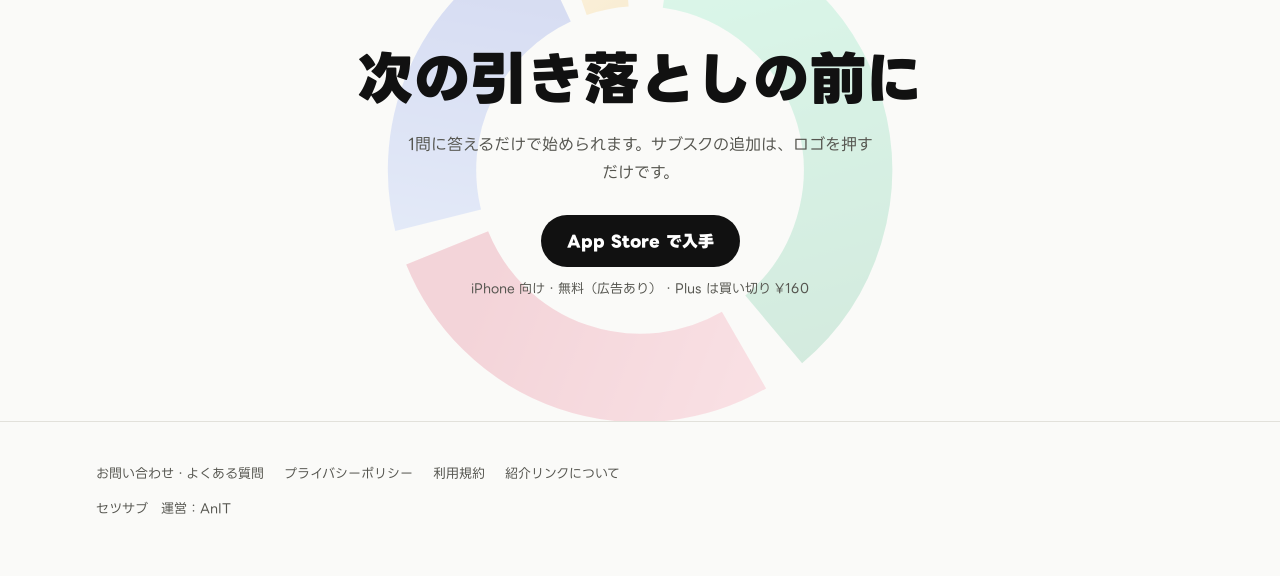
==== commit ed19f648: "見直しの流れを縦の1本道と動画に・スマホを丸ごと表示・文の直し Co-Authored-By: Claude Opus 5.5 <noreply@anthropic.com>" ====
--- a/docs/index.html
+++ b/docs/index.html
@@ -61,8 +61,7 @@
 .card h3 .plus-tag { font-size: 13px; vertical-align: .3em; background: linear-gradient(var(--tint), var(--tint)) padding-box, linear-gradient(90deg, var(--blue), var(--green), var(--orange), var(--red)) border-box; }
 .card p { margin-top: 12px; color: var(--ink-2); }
 .card .shot { display: flex; justify-content: center; align-items: flex-end; }
-/* 電話は下の端で切って、カードからはみ出させない（画面の上半分を見せる） */
-.card .phone { --w: 250px; margin-bottom: -150px; }
+.card .phone { --w: 250px; }
 .card.blue { --tint: var(--tint-blue); --c: var(--blue); }
 .card.green { --tint: var(--tint-green); --c: var(--green-ink); }
 .card.orange { --tint: var(--tint-orange); --c: #B26A00; }
@@ -83,23 +82,43 @@
   .card .phone { --w: 270px; }
 }
 .cards-note { margin-top: -36px; padding-bottom: 40px; }
-
-/* 4つの段の帯 */
+/* スマホは丸ごと見せる（下を切ると欠けて見える。2026-10-25 本人・お父さん） */
+.card { padding-bottom: 28px; }
+.card .phone { --w: 210px; margin-bottom: 0; }
+@media (min-width: 960px) { .card { padding-bottom: 40px; } .card .phone { --w: 240px; } }
+
+/* 見直しの流れ：スマホは縦の1本道。大きい番号を、アプリの4色で塗り分けた線でつなぐ（線はスクロールに合わせて伸びる） */
 .flow { padding: 64px 0; }
-.flow ol { list-style: none; margin: 32px 0 0; padding: 0; display: grid; grid-template-columns: 1fr 1fr; gap: 24px 12px; counter-reset: f; }
-.flow li { counter-increment: f; display: flex; flex-direction: column; align-items: center; text-align: center; gap: 12px; position: relative; }
-.flow li .phone { --w: 150px; }
-.flow li h3 { font-size: 17px; display: flex; align-items: center; gap: 8px; }
-.flow li h3::before { content: counter(f); width: 26px; height: 26px; border-radius: 50%; background: var(--c); color: #fff; display: grid; place-items: center; font-size: 13px; }
-.flow li p { font-size: 14px; color: var(--ink-2); line-height: 1.6; max-width: 15em; }
+.flow ol { list-style: none; margin: 36px 0 0; padding: 0; position: relative; display: grid; gap: 40px; }
+.flow ol::before, .flow ol::after { content: ""; position: absolute; left: 27px; top: 28px; bottom: 28px; width: 4px; border-radius: 2px; }
+.flow ol::before { background: var(--surface-2); }
+.flow ol::after { background: linear-gradient(var(--blue), var(--green) 33%, var(--red) 67%, var(--orange)); }
+@supports (animation-timeline: view()) {
+  .flow ol::after { animation: flow-line linear both; animation-timeline: view(); animation-range: entry 40% cover 70%; }
+  @keyframes flow-line { from { clip-path: inset(0 0 100% 0); } to { clip-path: inset(0); } }
+}
+.flow li { position: relative; z-index: 1; display: grid; grid-template-columns: 58px 1fr; gap: 0 16px; align-items: start; }
+.flow .step-num { width: 58px; height: 58px; border-radius: 50%; background: var(--c); color: #fff; display: grid; place-items: center; font-size: 28px; font-weight: 800; line-height: 1; box-shadow: 0 0 0 6px var(--bg); }
+.flow .step-body { padding-top: 6px; }
+.flow li h3 { font-size: 22px; color: var(--c); }
+.flow li p { margin-top: 6px; font-size: 14px; color: var(--ink-2); line-height: 1.6; }
+.flow li .phone { --w: 200px; grid-column: 2; margin-top: 16px; }
 .flow li:nth-child(1) { --c: var(--blue); }
 .flow li:nth-child(2) { --c: var(--green-ink); }
 .flow li:nth-child(3) { --c: var(--red); }
 .flow li:nth-child(4) { --c: #B26A00; }
+@media (prefers-color-scheme: dark) { :root:not([data-theme="light"]) .flow li:nth-child(4) { --c: var(--orange); } }
+:root[data-theme="dark"] .flow li:nth-child(4) { --c: var(--orange); }
+/* PC は横の1本道。番号の列を同じ4色の線で横につなぐ */
 @media (min-width: 960px) {
-  .flow ol { grid-template-columns: repeat(4, 1fr); gap: 24px; }
-  .flow li .phone { --w: 210px; }
-  .flow li:not(:last-child)::after { content: ""; position: absolute; top: 210px; right: -18px; width: 12px; height: 12px; border-top: 2px solid var(--ink-3); border-right: 2px solid var(--ink-3); transform: rotate(45deg); }
+  .flow ol { grid-template-columns: repeat(4, 1fr); gap: 28px; }
+  .flow ol::before, .flow ol::after { left: 12.5%; right: 12.5%; top: 27px; bottom: auto; width: auto; height: 4px; }
+  .flow ol::after { background: linear-gradient(90deg, var(--blue), var(--green) 33%, var(--red) 67%, var(--orange)); }
+  @supports (animation-timeline: view()) { @keyframes flow-line { from { clip-path: inset(0 100% 0 0); } to { clip-path: inset(0); } } }
+  .flow li { grid-template-columns: 1fr; justify-items: center; text-align: center; gap: 16px; }
+  .flow .step-body { padding-top: 0; }
+  .flow li p { max-width: 15em; }
+  .flow li .phone { --w: 210px; grid-column: auto; margin-top: 0; }
 }
 
 /* ダークモード */
@@ -147,11 +166,11 @@
 .plus-price small { font-size: 18px; letter-spacing: 0; margin-left: 10px; color: #F6F6F3; -webkit-text-fill-color: #F6F6F3; }
 .plus-lead { margin: 14px auto 0; max-width: 32em; opacity: .78; }
 .plus-grid { margin-top: 32px; display: grid; gap: 12px; }
-.pf { background: rgba(255,255,255,.06); border-radius: 24px; padding: 20px 18px 0; display: grid; gap: 16px; overflow: hidden; max-height: 470px; }
+.pf { background: rgba(255,255,255,.06); border-radius: 24px; padding: 20px 18px 20px; display: grid; gap: 16px; overflow: hidden; }
 .pf-text b { display: block; font-size: 19px; }
 .pf-text span { display: block; margin-top: 6px; font-size: 14px; opacity: .74; }
 .pf-shot { display: flex; justify-content: center; }
-.pf-shot img { width: 210px; height: auto; display: block; border-radius: 28px 28px 0 0; margin-bottom: -150px; box-shadow: 0 -6px 30px rgba(0,0,0,.35); }
+.pf-shot .phone { --w: 210px; --bezel: #3A3A3D; --bezel-edge: rgba(255,255,255,.32); }
 .pf-small { list-style: none; margin: 0; padding: 18px; display: grid; gap: 14px; background: rgba(255,255,255,.07); border-radius: 24px; }
 .pf-small b { display: block; font-size: 16px; }
 .pf-small em { font-style: normal; font-size: 11px; font-weight: 800; padding: 2px 8px; border-radius: 999px; background: rgba(255,255,255,.14); margin-left: 4px; vertical-align: .15em; }
@@ -159,9 +178,9 @@
 @media (min-width: 960px) {
   .plus-hero { padding: 64px 48px 32px; }
   .plus-grid { grid-template-columns: 1fr 1fr; }
-  .pf.wide { grid-column: 1 / -1; grid-template-columns: 1fr 1fr; align-items: center; padding-bottom: 0; }
-  .pf.wide .pf-shot img { width: 240px; margin-bottom: -200px; }
-  .pf { max-height: 520px; }
+  .pf.wide { grid-column: 1 / -1; grid-template-columns: 1fr 1fr; align-items: center; padding-bottom: 20px; }
+  .pf.wide .pf-shot .phone { --w: 240px; }
+
   .pf-small { grid-column: 1 / -1; grid-template-columns: repeat(3, 1fr); }
 }
 
@@ -214,7 +233,7 @@
         <div class="text">
           <p class="label">引き落とし前の1問</p>
           <h3>使った回数からの提案</h3>
-          <p>引き落としが近いサブスクについて「この1か月に使った回数は？」と聞きます。押して答えると、カードがその場で提案に変わります。録画では TuneLab に「0回」と答え、学生プランへの変更を提案されています。</p>
+          <p>引き落とし日の前に、今月の利用回数を確認します。回数を選ぶと、そのサブスクに合った見直し案が表示されます。</p>
         </div>
         <div class="shot"><div class="phone"><div class="screen"><video data-auto muted loop playsinline preload="metadata" poster="./video/answer.jpg" aria-label="TuneLab の使った回数に0回と答え、学生プランの提案が出て、詳細へ進む録画"><source src="./video/answer.mp4" type="video/mp4"></video></div></div></div>
       </article>
@@ -222,7 +241,7 @@
         <div class="text">
           <p class="label">公式の値段つき</p>
           <h3>プランを一括で確認</h3>
-          <p>サービスごとのプランと値段を、一覧で見渡せます。値段は公式のページで確かめた物です。</p>
+          <p>サービスごとのプランや値段を、一覧でチェックできます。値段は各社の公式ページをもとにしています。</p>
         </div>
         <div class="shot"><div class="phone"><div class="screen"><img src="./img/app/plans.jpg" alt="TuneLab のプランを選ぶ画面。スタンダード・学生・ファミリーの値段" loading="lazy" width="750" height="1630"></div></div></div>
       </article>
@@ -265,10 +284,10 @@
       <h2 class="sec-title" id="flow-title">見直しの流れ</h2>
       <p class="sec-lead">いくら払っているかを並べた後の、次の一手までを1つのアプリで進めます。</p>
       <ol>
-        <li><div class="phone"><div class="screen"><img src="./img/app/home.jpg" alt="マイサブスクの、使った回数を聞くカード" loading="lazy" width="750" height="1630"></div></div><h3>答える</h3><p>マイサブスクのカードで、使った回数を押して答えます</p></li>
-        <li><div class="phone"><div class="screen"><img src="./img/app/spotify-review.jpg" alt="TuneLab の詳細の見直す。安いプラン・ファミリープラン・解約" loading="lazy" width="750" height="1630"></div></div><h3>提案</h3><p>他のプランや解約が、差額付きで一覧表示されます</p></li>
-        <li><div class="phone"><div class="screen"><img src="./img/app/cancel-where.jpg" alt="入った場所を選ぶ画面" loading="lazy" width="750" height="1630"></div></div><h3>解約ページ</h3><p>加入経路を答えると、解約・変更のページが開きます</p></li>
-        <li><div class="phone"><div class="screen"><img src="./img/app/record.jpg" alt="記録の画面" loading="lazy" width="750" height="1630"></div></div><h3>記録</h3><p>先月との差額と、調整の履歴が残ります</p></li>
+        <li><span class="step-num" aria-hidden="true">1</span><div class="step-body"><h3>答える</h3><p>マイサブスクのカードで、使った回数を押して答えます</p></div><div class="phone"><div class="screen"><video src="./img/flow/flow1.mp4" poster="./img/flow/flow1.jpg" autoplay muted loop playsinline preload="metadata" aria-label="マイサブスクの、使った回数を聞くカード" width="420" height="914"></video></div></div></li>
+        <li><span class="step-num" aria-hidden="true">2</span><div class="step-body"><h3>提案</h3><p>他のプランや解約が、差額付きで一覧表示されます</p></div><div class="phone"><div class="screen"><video src="./img/flow/flow2.mp4" poster="./img/flow/flow2.jpg" autoplay muted loop playsinline preload="metadata" aria-label="TuneLab の詳細の見直す。安いプラン・ファミリープラン・解約" width="420" height="914"></video></div></div></li>
+        <li><span class="step-num" aria-hidden="true">3</span><div class="step-body"><h3>解約ページ</h3><p>加入経路を答えると、解約・変更のページが開きます</p></div><div class="phone"><div class="screen"><video src="./img/flow/flow3.mp4" poster="./img/flow/flow3.jpg" autoplay muted loop playsinline preload="metadata" aria-label="入った場所を選ぶ画面" width="420" height="914"></video></div></div></li>
+        <li><span class="step-num" aria-hidden="true">4</span><div class="step-body"><h3>記録</h3><p>先月との差額と、調整の履歴が残ります</p></div><div class="phone"><div class="screen"><video src="./img/flow/flow4.mp4" poster="./img/flow/flow4.jpg" autoplay muted loop playsinline preload="metadata" aria-label="記録の画面" width="420" height="914"></video></div></div></li>
       </ol>
     </section>
 
@@ -284,15 +303,15 @@
         <div class="plus-grid">
           <article class="pf wide">
             <div class="pf-text"><b>予算で組み直す</b><span>予算を決めると、残したいサブスクは外さずに、予算内に収まる組み合わせが提案されます</span></div>
-            <div class="pf-shot"><img src="./img/app/rebuild-pinned.jpg" alt="予算で組み直す画面。残すサブスクと予算のつまみ" loading="lazy" width="750" height="1630"></div>
+            <div class="pf-shot"><div class="phone"><div class="screen"><img src="./img/app/rebuild-pinned.jpg" alt="予算で組み直す画面。残すサブスクと予算のつまみ" loading="lazy" width="750" height="1630"></div></div></div>
           </article>
           <article class="pf">
             <div class="pf-text"><b>値上げのお知らせ</b><span>公式の値段が変わると通知が届き、追加した値段も自動で更新されます</span></div>
-            <div class="pf-shot"><img src="./img/app/pricehistory.jpg" alt="値段の変更の一覧" loading="lazy" width="750" height="1630"></div>
+            <div class="pf-shot"><div class="phone"><div class="screen"><img src="./img/app/pricehistory.jpg" alt="値段の変更の一覧" loading="lazy" width="750" height="1630"></div></div></div>
           </article>
           <article class="pf">
             <div class="pf-text"><b>解約日のリマインド</b><span>解約日を決めると、前日に通知が届きます。当日には、解約できたかを確認する通知が届きます。</span></div>
-            <div class="pf-shot"><img src="./img/app/cancelplan.jpg" alt="解約の予定の設定" loading="lazy" width="750" height="1630"></div>
+            <div class="pf-shot"><div class="phone"><div class="screen"><img src="./img/app/cancelplan.jpg" alt="解約の予定の設定" loading="lazy" width="750" height="1630"></div></div></div>
           </article>
           <ul class="pf-small">
             <li><b>広告なし</b><span>アプリ内の広告が表示されなくなります</span></li>
--- a/docs/lp-base.css
+++ b/docs/lp-base.css
@@ -32,14 +32,14 @@
     --green-ink: #3DDC79;
     --button-bg: #F3F3F1;
     --button-ink: #111111;
-    --bezel: #2B2B2D;
-    --bezel-edge: #3A3A3C;
+    --bezel: #3A3A3D;
+    --bezel-edge: rgba(255,255,255,.32);
   }
 }
 :root[data-theme="dark"] {
   --bg: #0E0E0E; --surface: #1A1A1B; --surface-2: #242425; --ink: #F3F3F1; --ink-2: #B2B2AD;
   --ink-3: #7E7E7A; --line: #2A2A2B; --green-ink: #3DDC79; --button-bg: #F3F3F1; --button-ink: #111111;
-  --bezel: #2B2B2D; --bezel-edge: #3A3A3C;
+  --bezel: #3A3A3D; --bezel-edge: rgba(255,255,255,.32);
 }
 
 *, *::before, *::after { box-sizing: border-box; }
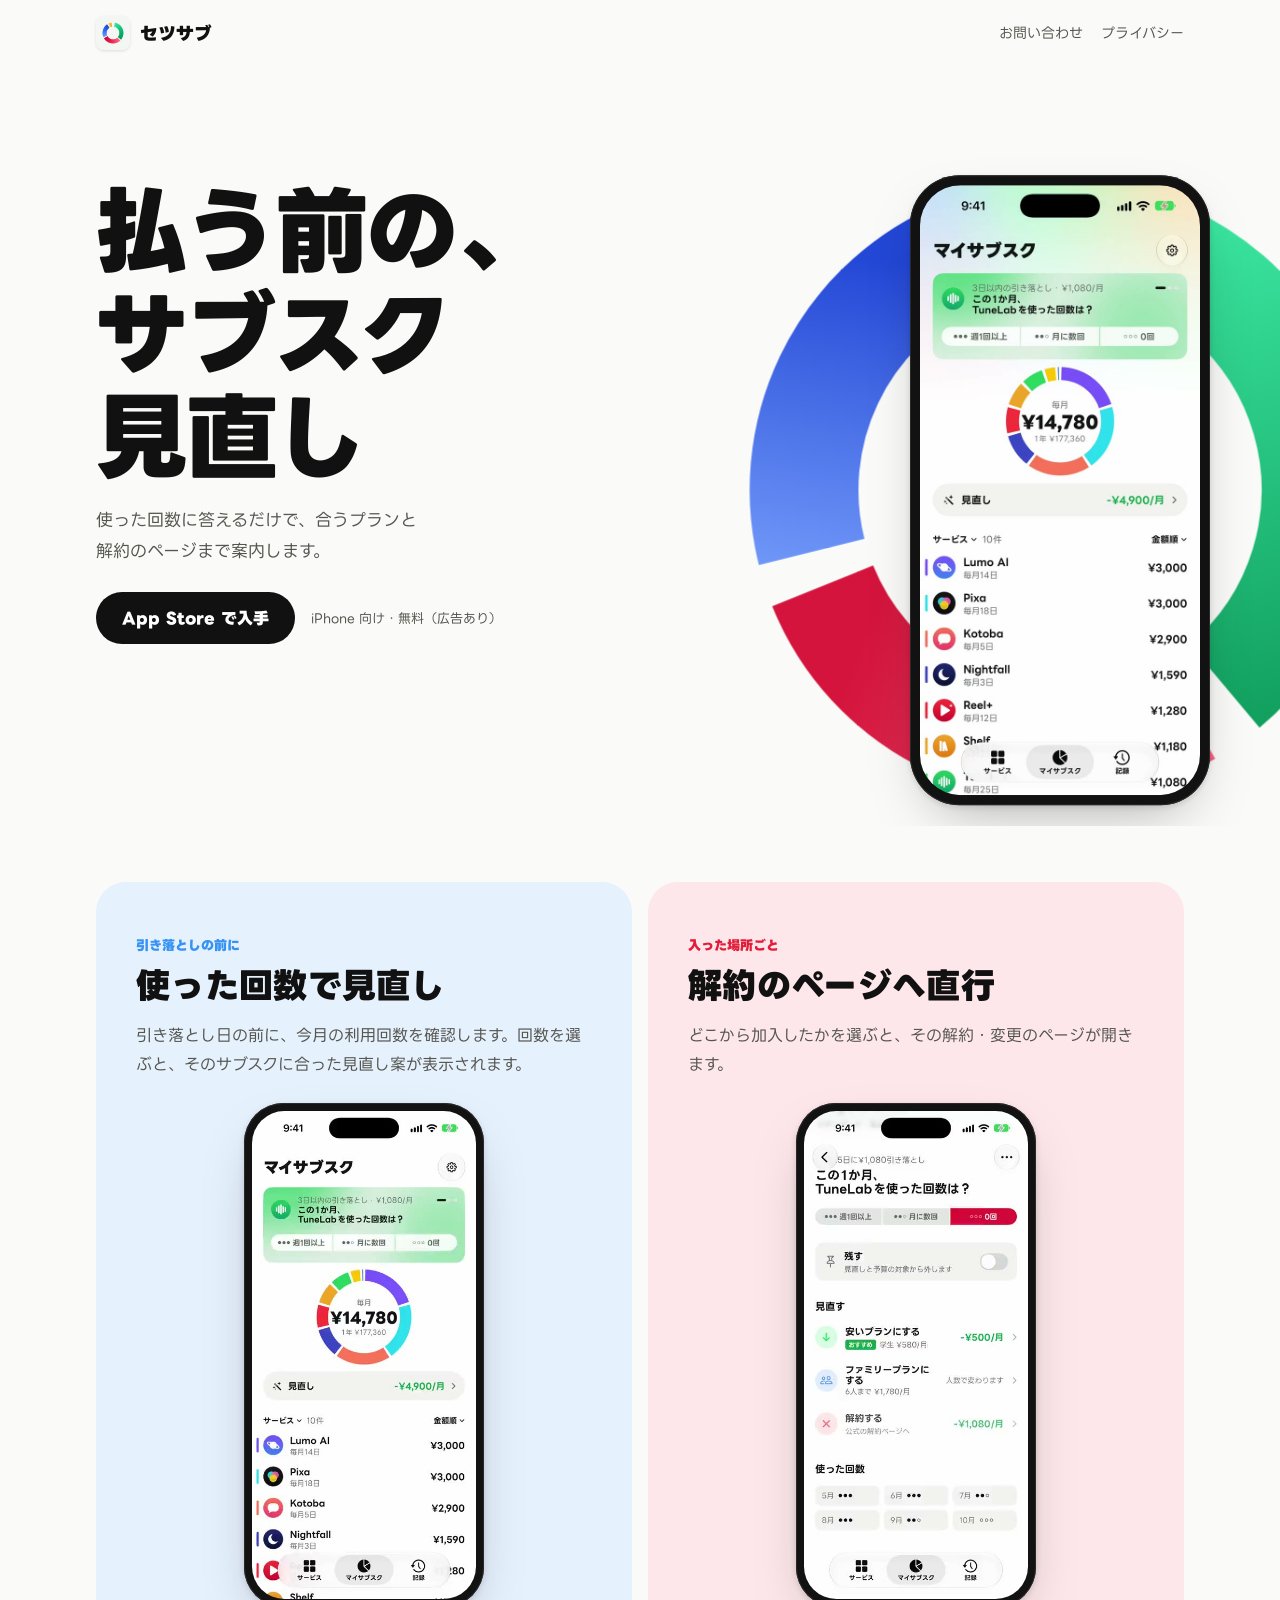
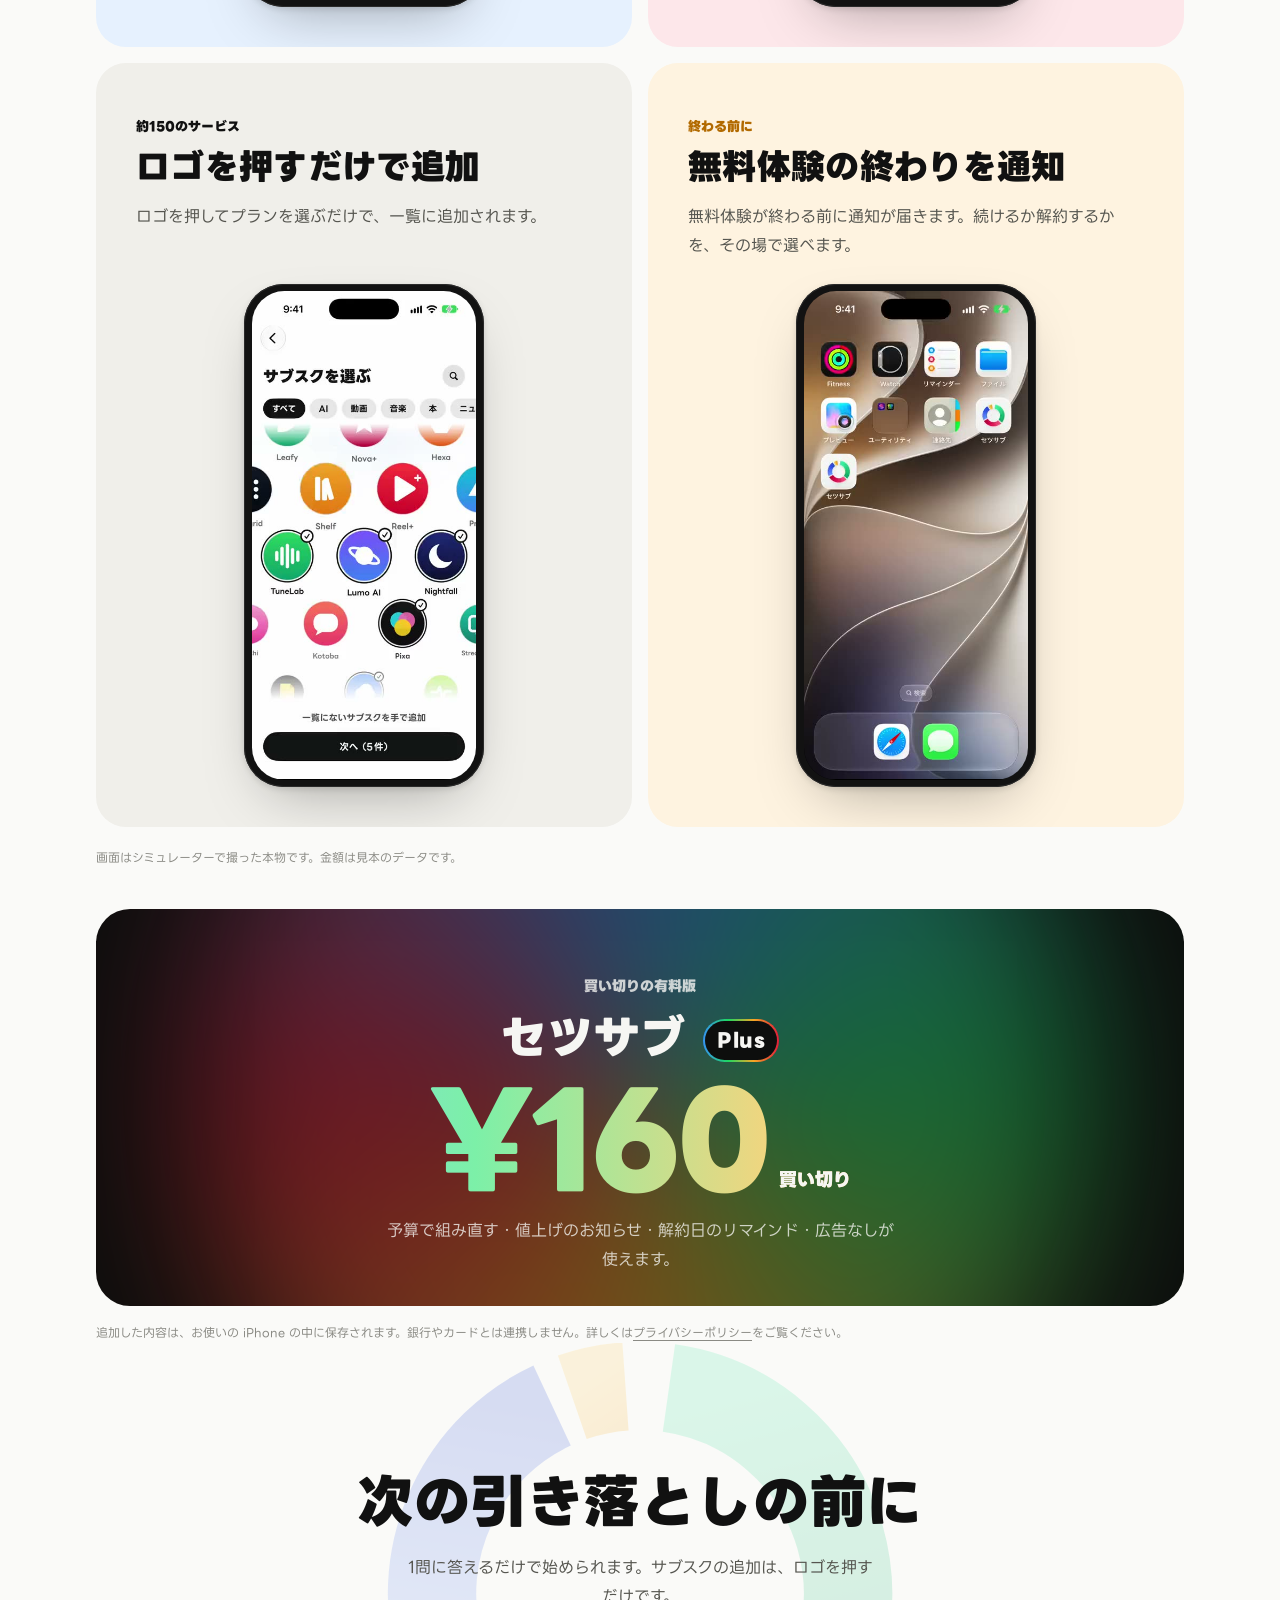
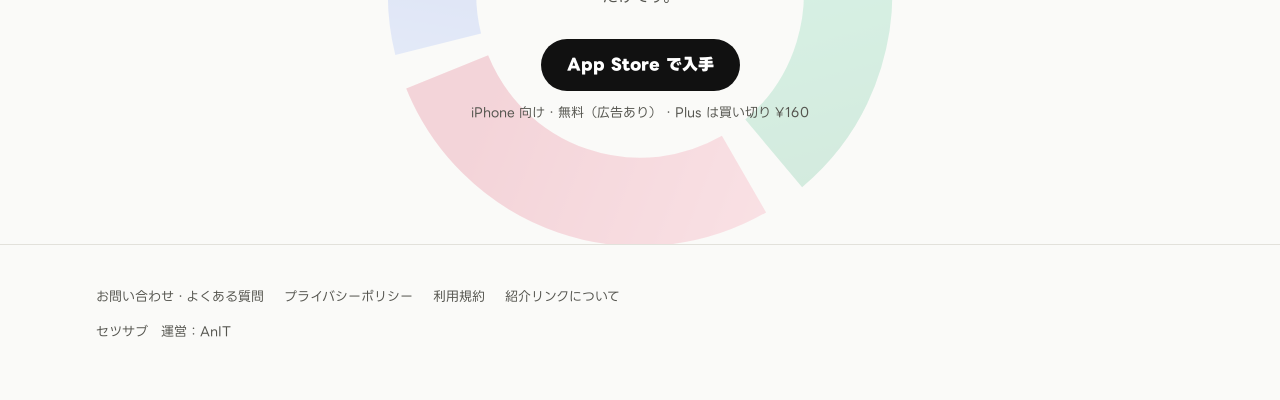
==== commit 7e2381f7: "サイトを4つの機能と Plus の5つに絞る・動画を撮り直し Co-Authored-By: Claude Opus 5.5 <noreply@anthropic.com>" ====
--- a/docs/index.html
+++ b/docs/index.html
@@ -82,6 +82,8 @@
   .card .phone { --w: 270px; }
 }
 .cards-note { margin-top: -36px; padding-bottom: 40px; }
+.data-note { margin: 16px 0 0; }
+@media (min-width: 960px) { .cards.four .card { grid-column: span 3; } }
 /* スマホは丸ごと見せる（下を切ると欠けて見える。2026-10-25 本人・お父さん） */
 .card { padding-bottom: 28px; }
 .card .phone { --w: 210px; margin-bottom: 0; }
@@ -150,7 +152,7 @@
 .final .cta { position: relative; margin-top: 28px; display: flex; flex-direction: column; align-items: center; gap: 10px; }
 
 /* Plus：面いっぱいの黒地に、アプリの4色の輪がゆっくり回る光。機能は本物の画面つき */
-.plus-hero { position: relative; overflow: hidden; border-radius: 34px; background: #0D0E0D; color: #F6F6F3; padding: 44px 20px 24px; isolation: isolate; grid-column: 1 / -1; }
+.plus-hero { position: relative; overflow: hidden; border-radius: 34px; background: #0D0E0D; color: #F6F6F3; padding: 44px 20px 40px; isolation: isolate; grid-column: 1 / -1; }
 .plus-glow { position: absolute; left: 50%; top: -260px; width: 900px; height: 900px; margin-left: -450px; z-index: -1; filter: blur(80px); opacity: .45;
   background: conic-gradient(from 0deg, var(--blue), var(--green), var(--orange), var(--red), var(--blue));
   border-radius: 50%; animation: plus-spin 18s linear infinite; }
@@ -209,7 +211,7 @@
     <div class="wrap">
       <div class="hero-text">
         <h1>払う前の、<br><span class="nw">サブスク</span><wbr><span class="nw">見直し</span></h1>
-        <p class="lead">使った回数を1回だけ聞き、学生プラン・ファミリープラン・安いプランへの変更と、解約のページまで案内します。</p>
+        <p class="lead">使った回数に答えるだけで、合うプランと解約のページまで案内します。</p>
         <div class="cta">
           <!-- TODO: App Store の URL が決まったら href を差し替える -->
           <a class="button" href="#">App Store で入手</a>
@@ -228,111 +230,52 @@
 
   <div class="wrap">
 
-    <section class="cards" aria-label="できること">
-      <article class="card blue span-4">
+    <section class="cards four" aria-label="できること">
+      <article class="card blue">
         <div class="text">
-          <p class="label">引き落とし前の1問</p>
-          <h3>使った回数からの提案</h3>
+          <p class="label">引き落としの前に</p>
+          <h3>使った回数で見直し</h3>
           <p>引き落とし日の前に、今月の利用回数を確認します。回数を選ぶと、そのサブスクに合った見直し案が表示されます。</p>
         </div>
-        <div class="shot"><div class="phone"><div class="screen"><video data-auto muted loop playsinline preload="metadata" poster="./video/answer.jpg" aria-label="TuneLab の使った回数に0回と答え、学生プランの提案が出て、詳細へ進む録画"><source src="./video/answer.mp4" type="video/mp4"></video></div></div></div>
+        <div class="shot"><div class="phone"><div class="screen"><video data-auto muted loop playsinline preload="metadata" poster="./img/flow/answer.jpg" aria-label="TuneLab の使った回数に0回と答え、学生プランの提案が出て、詳細に見直し案が並ぶ録画"><source src="./img/flow/answer.mp4" type="video/mp4"></video></div></div></div>
       </article>
-      <article class="card green span-2">
-        <div class="text">
-          <p class="label">公式の値段つき</p>
-          <h3>プランを一括で確認</h3>
-          <p>サービスごとのプランや値段を、一覧でチェックできます。値段は各社の公式ページをもとにしています。</p>
-        </div>
-        <div class="shot"><div class="phone"><div class="screen"><img src="./img/app/plans.jpg" alt="TuneLab のプランを選ぶ画面。スタンダード・学生・ファミリーの値段" loading="lazy" width="750" height="1630"></div></div></div>
-      </article>
-      <article class="card red span-2">
+      <article class="card red">
         <div class="text">
           <p class="label">入った場所ごと</p>
           <h3>解約のページへ直行</h3>
-          <p>どの加入経路かを答えると、その解約・変更のページが開きます。</p>
-        </div>
-        <div class="shot"><div class="phone"><div class="screen"><img src="./img/app/cancel-where.jpg" alt="「どこから加入しましたか？」と入った場所を選ぶ画面" loading="lazy" width="750" height="1630"></div></div></div>
+          <p>どこから加入したかを選ぶと、その解約・変更のページが開きます。</p>
+        </div>
+        <div class="shot"><div class="phone"><div class="screen"><video data-auto muted loop playsinline preload="metadata" poster="./img/flow/cancel.jpg" aria-label="解約するを押し、加入した場所を選び、解約しましたかに答えて合計が減る録画"><source src="./img/flow/cancel.mp4" type="video/mp4"></video></div></div></div>
       </article>
-      <article class="card plus span-4">
-        <div class="text">
-          <p class="label">お気に入りは残したまま</p>
-          <h3>予算で組み直す <span class="plus-tag">Plus</span></h3>
-          <p>毎月の予算をつまみで調整すると、予算内に収まる組み合わせが提案されます。ピン留めしたサブスクは、組み直しても外れません。</p>
-        </div>
-        <div class="shot"><div class="phone"><div class="screen"><video data-auto muted loop playsinline preload="metadata" poster="./video/rebuild.jpg" aria-label="予算で組み直す画面で、Lumo AI のピンを押して残すサブスクに入れる録画"><source src="./video/rebuild.mp4" type="video/mp4"></video></div></div></div>
-      </article>
-      <article class="card ink span-3">
+      <article class="card ink">
         <div class="text">
           <p class="label">約150のサービス</p>
           <h3>ロゴを押すだけで追加</h3>
-          <p>ロゴを押してプランを選ぶだけで、一覧に追加されます。一覧にないサービスも、手入力で追加できます。</p>
-        </div>
-        <div class="shot"><div class="phone"><div class="screen"><img src="./img/app/logos.jpg" alt="ロゴを並べたサブスクを選ぶ画面" loading="lazy" width="750" height="1630"></div></div></div>
+          <p>ロゴを押してプランを選ぶだけで、一覧に追加されます。</p>
+        </div>
+        <div class="shot"><div class="phone"><div class="screen"><video data-auto muted loop playsinline preload="metadata" poster="./img/flow/add.jpg" aria-label="ロゴを押してサブスクを選び、プランを確かめて追加する録画"><source src="./img/flow/add.mp4" type="video/mp4"></video></div></div></div>
       </article>
-      <article class="card orange span-3">
+      <article class="card orange">
         <div class="text">
           <p class="label">終わる前に</p>
-          <h3>無料体験のカード</h3>
-          <p>無料体験が終わる日が近づくと、マイサブスクの一番上にカードが表示され、有料で続けるか解約するかをその場で選べます。</p>
-        </div>
-        <div class="shot"><div class="phone"><div class="screen"><img src="./img/app/trialsoon.jpg" alt="FitNest の無料体験があと2日で終わると知らせるカード" loading="lazy" width="750" height="1630"></div></div></div>
+          <h3>無料体験の終わりを通知</h3>
+          <p>無料体験が終わる前に通知が届きます。続けるか解約するかを、その場で選べます。</p>
+        </div>
+        <div class="shot"><div class="phone"><div class="screen"><video data-auto muted loop playsinline preload="metadata" poster="./img/flow/trial.jpg" aria-label="無料体験が終わる通知が届き、開くとマイサブスクの上にカードが出る録画"><source src="./img/flow/trial.mp4" type="video/mp4"></video></div></div></div>
       </article>
     </section>
     <p class="shot-note cards-note">画面はシミュレーターで撮った本物です。金額は見本のデータです。</p>
 
-    <section class="flow" aria-labelledby="flow-title">
-      <h2 class="sec-title" id="flow-title">見直しの流れ</h2>
-      <p class="sec-lead">いくら払っているかを並べた後の、次の一手までを1つのアプリで進めます。</p>
-      <ol>
-        <li><span class="step-num" aria-hidden="true">1</span><div class="step-body"><h3>答える</h3><p>マイサブスクのカードで、使った回数を押して答えます</p></div><div class="phone"><div class="screen"><video src="./img/flow/flow1.mp4" poster="./img/flow/flow1.jpg" autoplay muted loop playsinline preload="metadata" aria-label="マイサブスクの、使った回数を聞くカード" width="420" height="914"></video></div></div></li>
-        <li><span class="step-num" aria-hidden="true">2</span><div class="step-body"><h3>提案</h3><p>他のプランや解約が、差額付きで一覧表示されます</p></div><div class="phone"><div class="screen"><video src="./img/flow/flow2.mp4" poster="./img/flow/flow2.jpg" autoplay muted loop playsinline preload="metadata" aria-label="TuneLab の詳細の見直す。安いプラン・ファミリープラン・解約" width="420" height="914"></video></div></div></li>
-        <li><span class="step-num" aria-hidden="true">3</span><div class="step-body"><h3>解約ページ</h3><p>加入経路を答えると、解約・変更のページが開きます</p></div><div class="phone"><div class="screen"><video src="./img/flow/flow3.mp4" poster="./img/flow/flow3.jpg" autoplay muted loop playsinline preload="metadata" aria-label="入った場所を選ぶ画面" width="420" height="914"></video></div></div></li>
-        <li><span class="step-num" aria-hidden="true">4</span><div class="step-body"><h3>記録</h3><p>先月との差額と、調整の履歴が残ります</p></div><div class="phone"><div class="screen"><video src="./img/flow/flow4.mp4" poster="./img/flow/flow4.jpg" autoplay muted loop playsinline preload="metadata" aria-label="記録の画面" width="420" height="914"></video></div></div></li>
-      </ol>
+    <section class="plus-hero" aria-labelledby="plus-title">
+      <div class="plus-glow" aria-hidden="true"></div>
+      <div class="plus-head">
+        <p class="plus-kicker">買い切りの有料版</p>
+        <h2 id="plus-title">セツサブ <span class="plus-tag">Plus</span></h2>
+        <p class="plus-price">¥160<small>買い切り</small></p>
+        <p class="plus-lead">予算で組み直す・値上げのお知らせ・解約日のリマインド・広告なしが使えます。</p>
+      </div>
     </section>
-
-    <div class="plus-data">
-      <section class="plus-hero" aria-labelledby="plus-title">
-        <div class="plus-glow" aria-hidden="true"></div>
-        <div class="plus-head">
-          <p class="plus-kicker">買い切りの有料版</p>
-          <h2 id="plus-title">セツサブ <span class="plus-tag">Plus</span></h2>
-          <p class="plus-price">¥160<small>買い切り</small></p>
-          <p class="plus-lead">1回の購入で、ずっと使えます。見直しの提案や解約ページへの案内は、Plus がなくても使えます。</p>
-        </div>
-        <div class="plus-grid">
-          <article class="pf wide">
-            <div class="pf-text"><b>予算で組み直す</b><span>予算を決めると、残したいサブスクは外さずに、予算内に収まる組み合わせが提案されます</span></div>
-            <div class="pf-shot"><div class="phone"><div class="screen"><img src="./img/app/rebuild-pinned.jpg" alt="予算で組み直す画面。残すサブスクと予算のつまみ" loading="lazy" width="750" height="1630"></div></div></div>
-          </article>
-          <article class="pf">
-            <div class="pf-text"><b>値上げのお知らせ</b><span>公式の値段が変わると通知が届き、追加した値段も自動で更新されます</span></div>
-            <div class="pf-shot"><div class="phone"><div class="screen"><img src="./img/app/pricehistory.jpg" alt="値段の変更の一覧" loading="lazy" width="750" height="1630"></div></div></div>
-          </article>
-          <article class="pf">
-            <div class="pf-text"><b>解約日のリマインド</b><span>解約日を決めると、前日に通知が届きます。当日には、解約できたかを確認する通知が届きます。</span></div>
-            <div class="pf-shot"><div class="phone"><div class="screen"><img src="./img/app/cancelplan.jpg" alt="解約の予定の設定" loading="lazy" width="750" height="1630"></div></div></div>
-          </article>
-          <ul class="pf-small">
-            <li><b>広告なし</b><span>アプリ内の広告が表示されなくなります</span></li>
-            <li><b>アイコンと色</b><span>アプリのアイコン8種類と、画面の色を選べます</span></li>
-            <li><b>クラウド保存 <em>準備中</em></b><span>機種変更しても、データを引き継げます</span></li>
-          </ul>
-        </div>
-      </section>
-      <section class="box" aria-labelledby="data-title">
-        <h2 id="data-title">データの扱い</h2>
-        <p>追加した内容は、お使いの iPhone に保存されます。詳しくは<a href="./privacy.html">プライバシーポリシー</a>をご覧ください。</p>
-        <ul>
-          <li><b>端末に保存</b><span>ログイン不要で、すぐに使えます</span></li>
-          <li><b>銀行やカード</b><span>連携しません。金額と日付は、自分で追加した内容を使います</span></li>
-          <li><b>公式の値段</b><span>公式ページで確認した日付つきで、値段を収録しています</span></li>
-          <li><b>バックアップ</b><span>データの書き出し・復元と、CSV の書き出しができます</span></li>
-          <li><b>Face ID のロック</b><span>開くときに Face ID を求める設定ができます</span></li>
-          <li><b>ウィジェット</b><span>ホーム画面に置いて、次の引き落としを確認できます</span></li>
-        </ul>
-      </section>
-    </div>
+    <p class="shot-note data-note">追加した内容は、お使いの iPhone の中に保存されます。銀行やカードとは連携しません。詳しくは<a href="./privacy.html">プライバシーポリシー</a>をご覧ください。</p>
   </div>
 
   <section class="final">
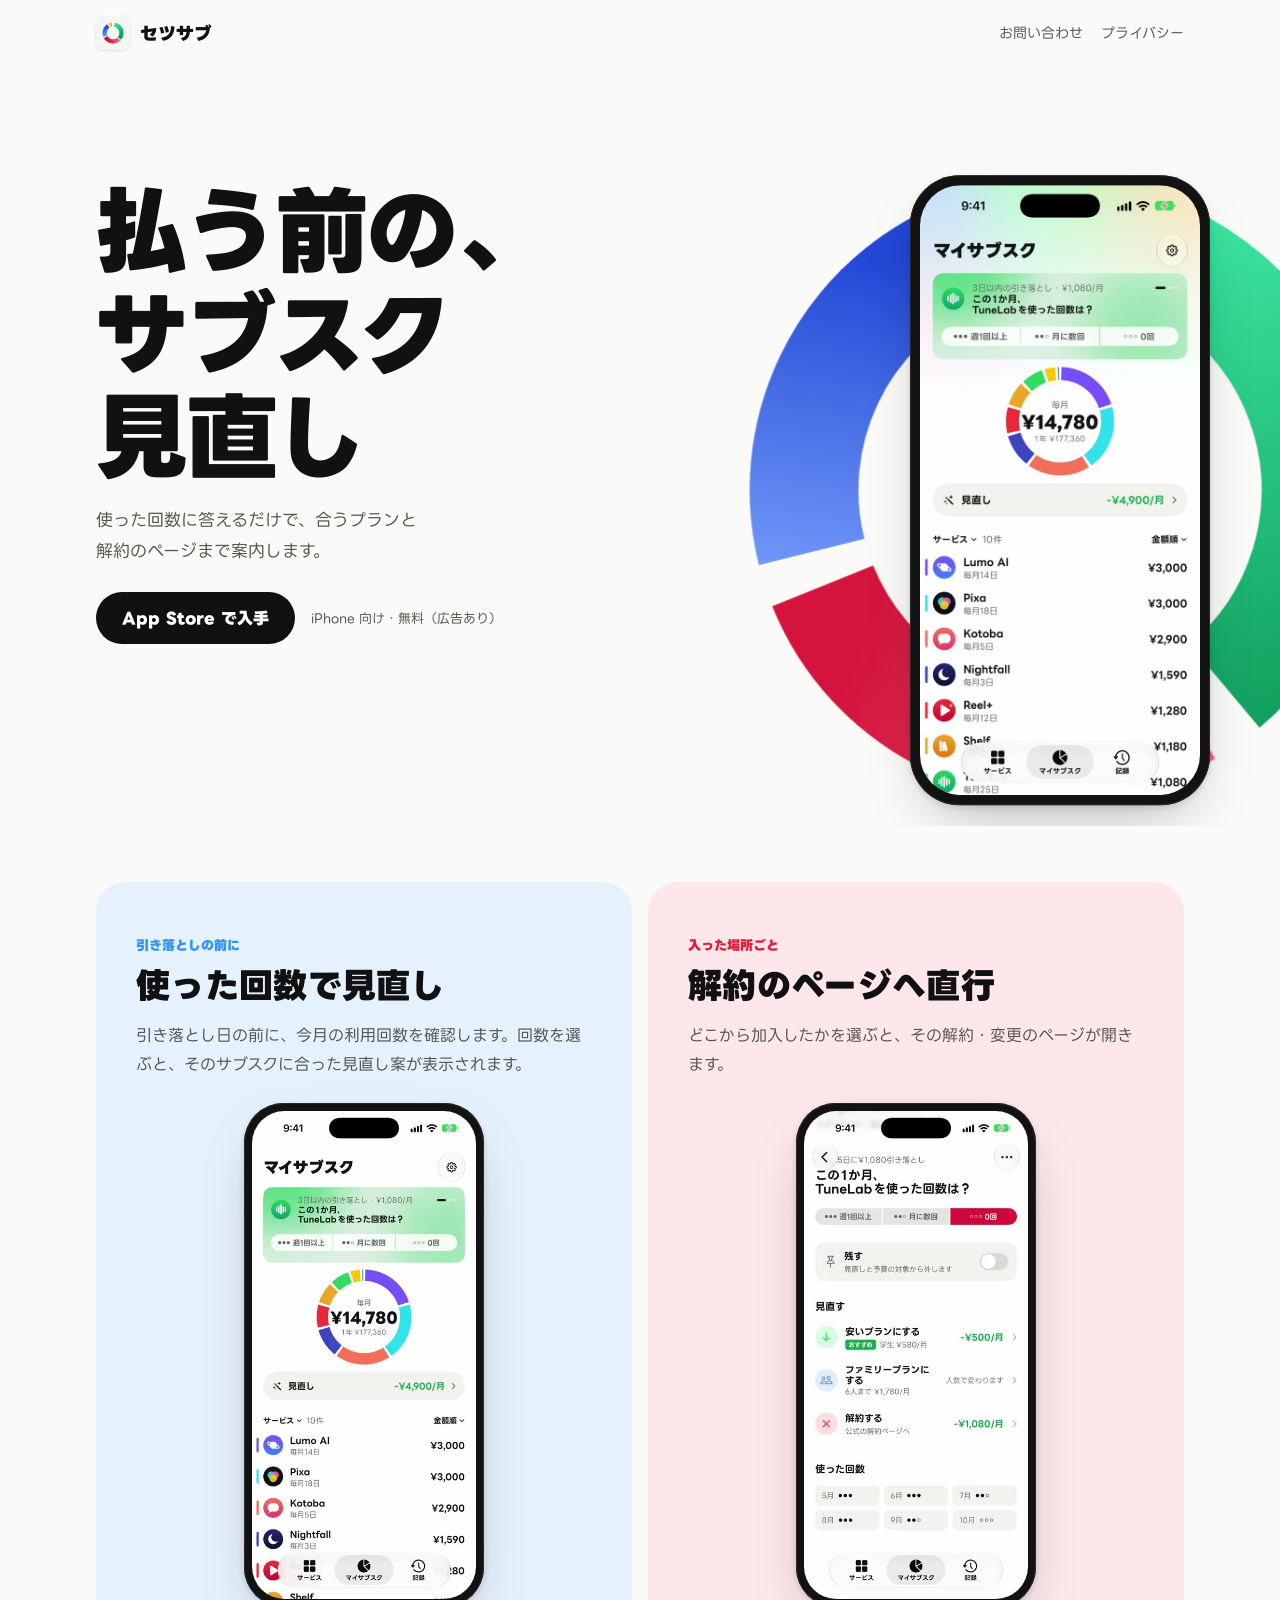
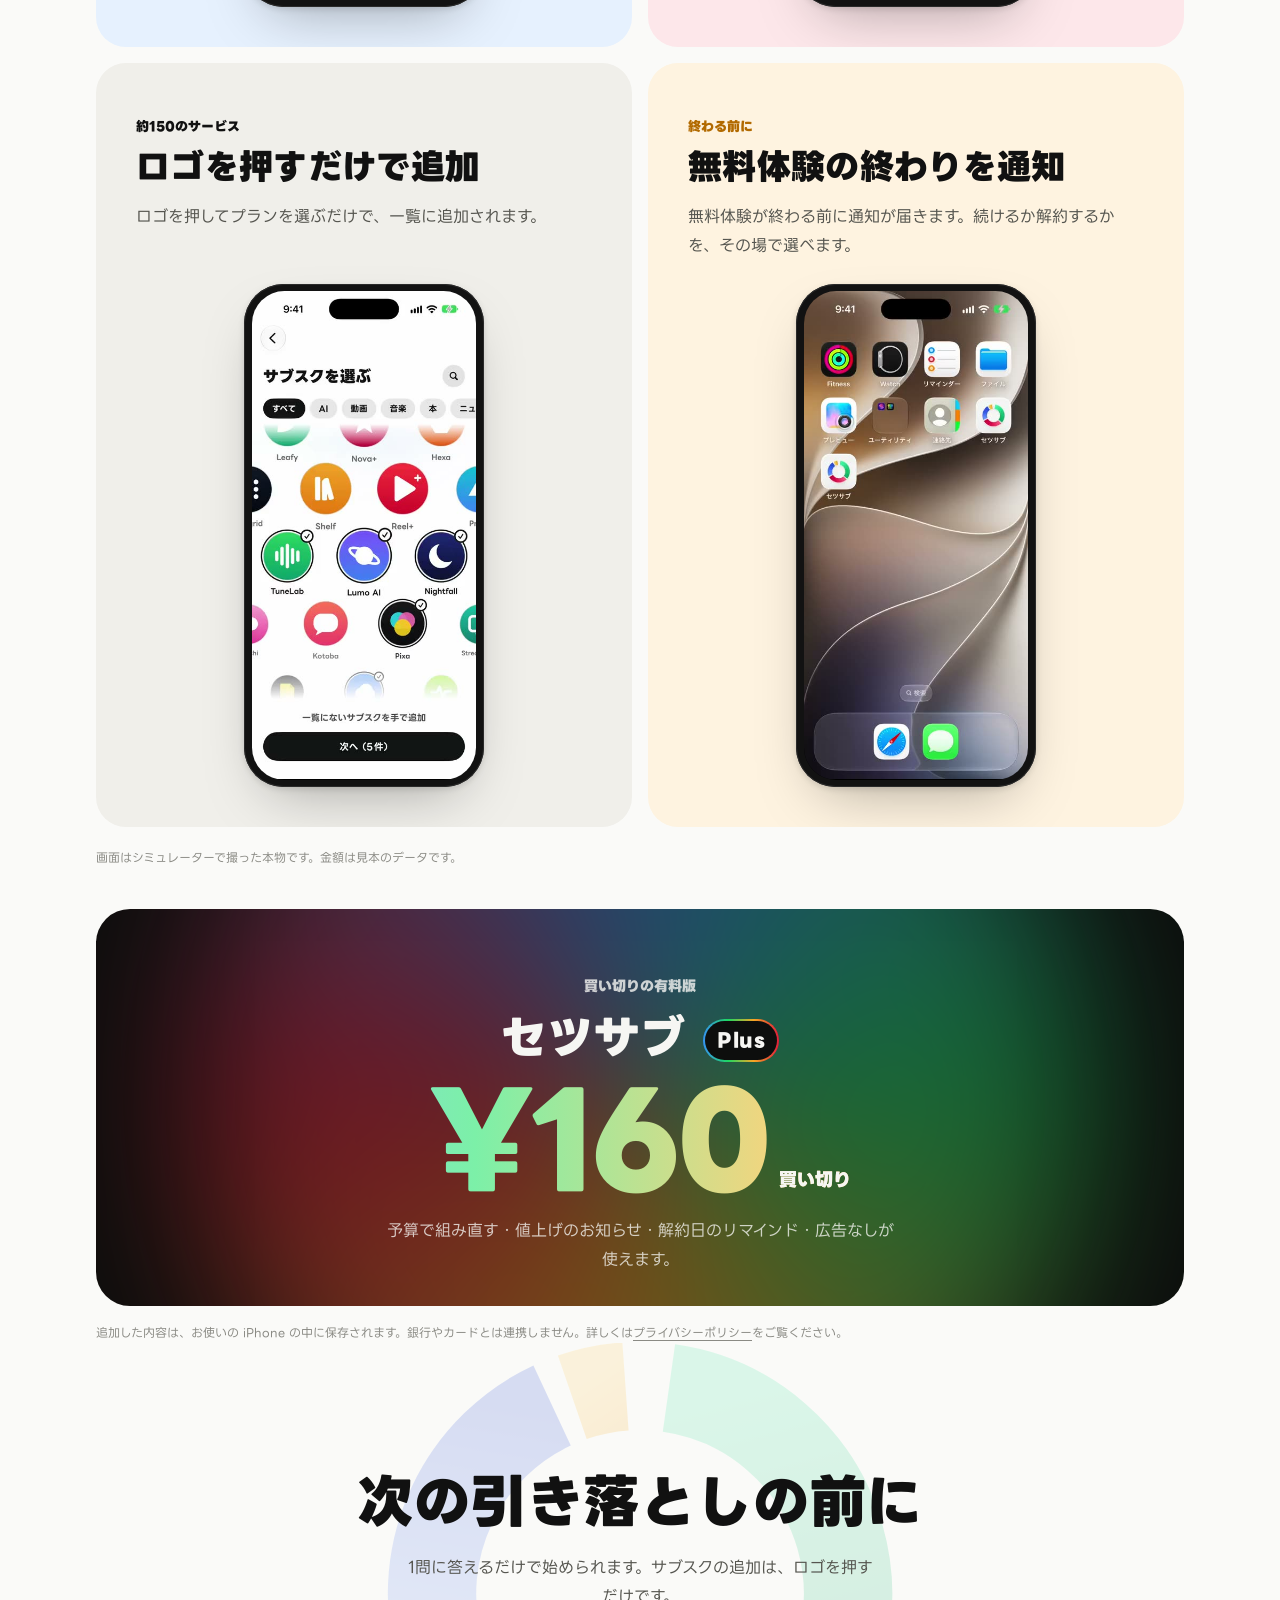
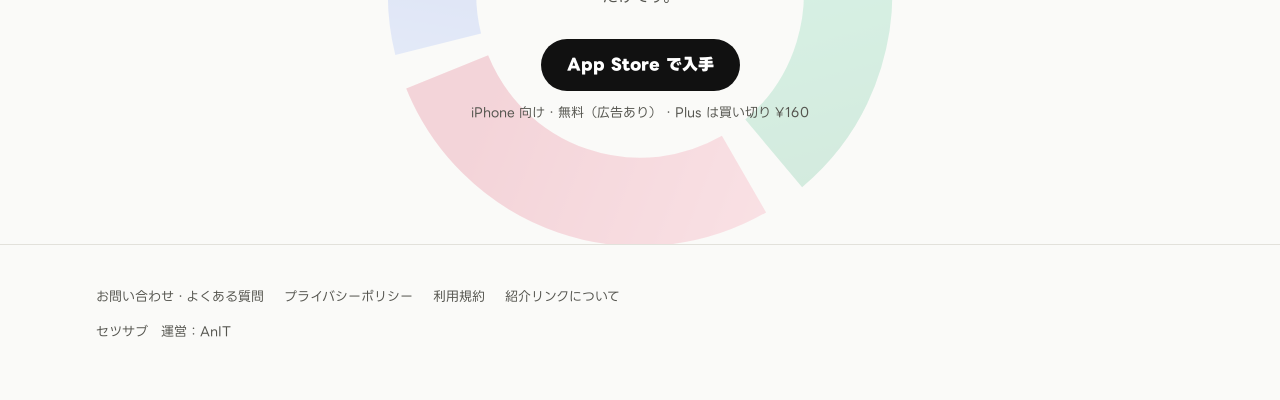
==== commit 405b24e5: "App Store のリンクを入れる・リンクの絵（OGP）・広い画面で電話が右へ飛ぶのを直す Co-Authored-By: Claude Opus 5.5 <noreply@anthropic.co" ====
--- a/docs/index.html
+++ b/docs/index.html
@@ -5,6 +5,16 @@
 <meta name="viewport" content="width=device-width, initial-scale=1">
 <title>セツサブ - サブスク見直し</title>
 <meta name="description" content="使った回数を1回だけ聞き、学生プランやファミリープランへの変更と、解約のページまで案内するアプリです。">
+<!-- リンクを X・LINE などに貼った時の絵と文（絵は絶対 URL でないと出ない） -->
+<meta property="og:type" content="website">
+<meta property="og:site_name" content="セツサブ">
+<meta property="og:title" content="セツサブ - 払う前の、サブスク見直し">
+<meta property="og:description" content="使った回数を1回だけ聞き、学生プランやファミリープランへの変更と、解約のページまで案内するアプリです。">
+<meta property="og:url" content="https://anit012.github.io/setsusub/">
+<meta property="og:image" content="https://anit012.github.io/setsusub/img/og.png">
+<meta property="og:image:width" content="1200">
+<meta property="og:image:height" content="629">
+<meta name="twitter:card" content="summary_large_image">
 <link rel="icon" href="./img/icon.png">
 <link rel="apple-touch-icon" href="./img/icon.png">
 <link rel="preconnect" href="https://fonts.googleapis.com">
@@ -35,7 +45,8 @@
   .hero { min-height: 760px; padding-top: 40px; }
   .hero .wrap { display: grid; grid-template-columns: minmax(0, 560px) 1fr; }
   .hero-text { padding-top: 72px; max-width: 520px; }
-  .ring-stage { position: absolute; right: -230px; top: -6px; width: 900px; height: 860px; margin: 0; z-index: 0; }
+  /* 輪と電話は、文の列（中央 1120px）に付いて動く。画面の右の端に付けると、広い画面で間が空く（1920px で電話だけ右へ飛んだ） */
+  .ring-stage { position: absolute; left: calc(50% + min(50vw - 220px, 480px) - 450px); top: -6px; width: 900px; height: 860px; margin: 0; z-index: 0; }
   .ring-stage svg.ring { width: 860px; height: 860px; }
   .ring-stage .phone { --w: 300px; }
   .ring-cap { bottom: 24px; }
@@ -211,10 +222,10 @@
     <div class="wrap">
       <div class="hero-text">
         <h1>払う前の、<br><span class="nw">サブスク</span><wbr><span class="nw">見直し</span></h1>
-        <p class="lead">使った回数に答えるだけで、合うプランと解約のページまで案内します。</p>
+        <p class="lead"><span class="nw">使った回数に答えるだけで、</span><wbr><span class="nw">合うプランと</span><wbr><span class="nw">解約のページまで</span><wbr><span class="nw">案内します。</span></p>
         <div class="cta">
           <!-- TODO: App Store の URL が決まったら href を差し替える -->
-          <a class="button" href="#">App Store で入手</a>
+          <a class="button" href="https://apps.apple.com/jp/app/id6826775720">App Store で入手</a>
           <span class="cta-note">iPhone 向け・無料（広告あり）</span>
         </div>
       </div>
@@ -285,7 +296,7 @@
       <p>1問に答えるだけで始められます。サブスクの追加は、ロゴを押すだけです。</p>
       <div class="cta">
         <!-- TODO: App Store の URL が決まったら href を差し替える -->
-        <a class="button" href="#">App Store で入手</a>
+        <a class="button" href="https://apps.apple.com/jp/app/id6826775720">App Store で入手</a>
         <span class="cta-note">iPhone 向け・無料（広告あり）・Plus は買い切り ¥160</span>
       </div>
     </div>
